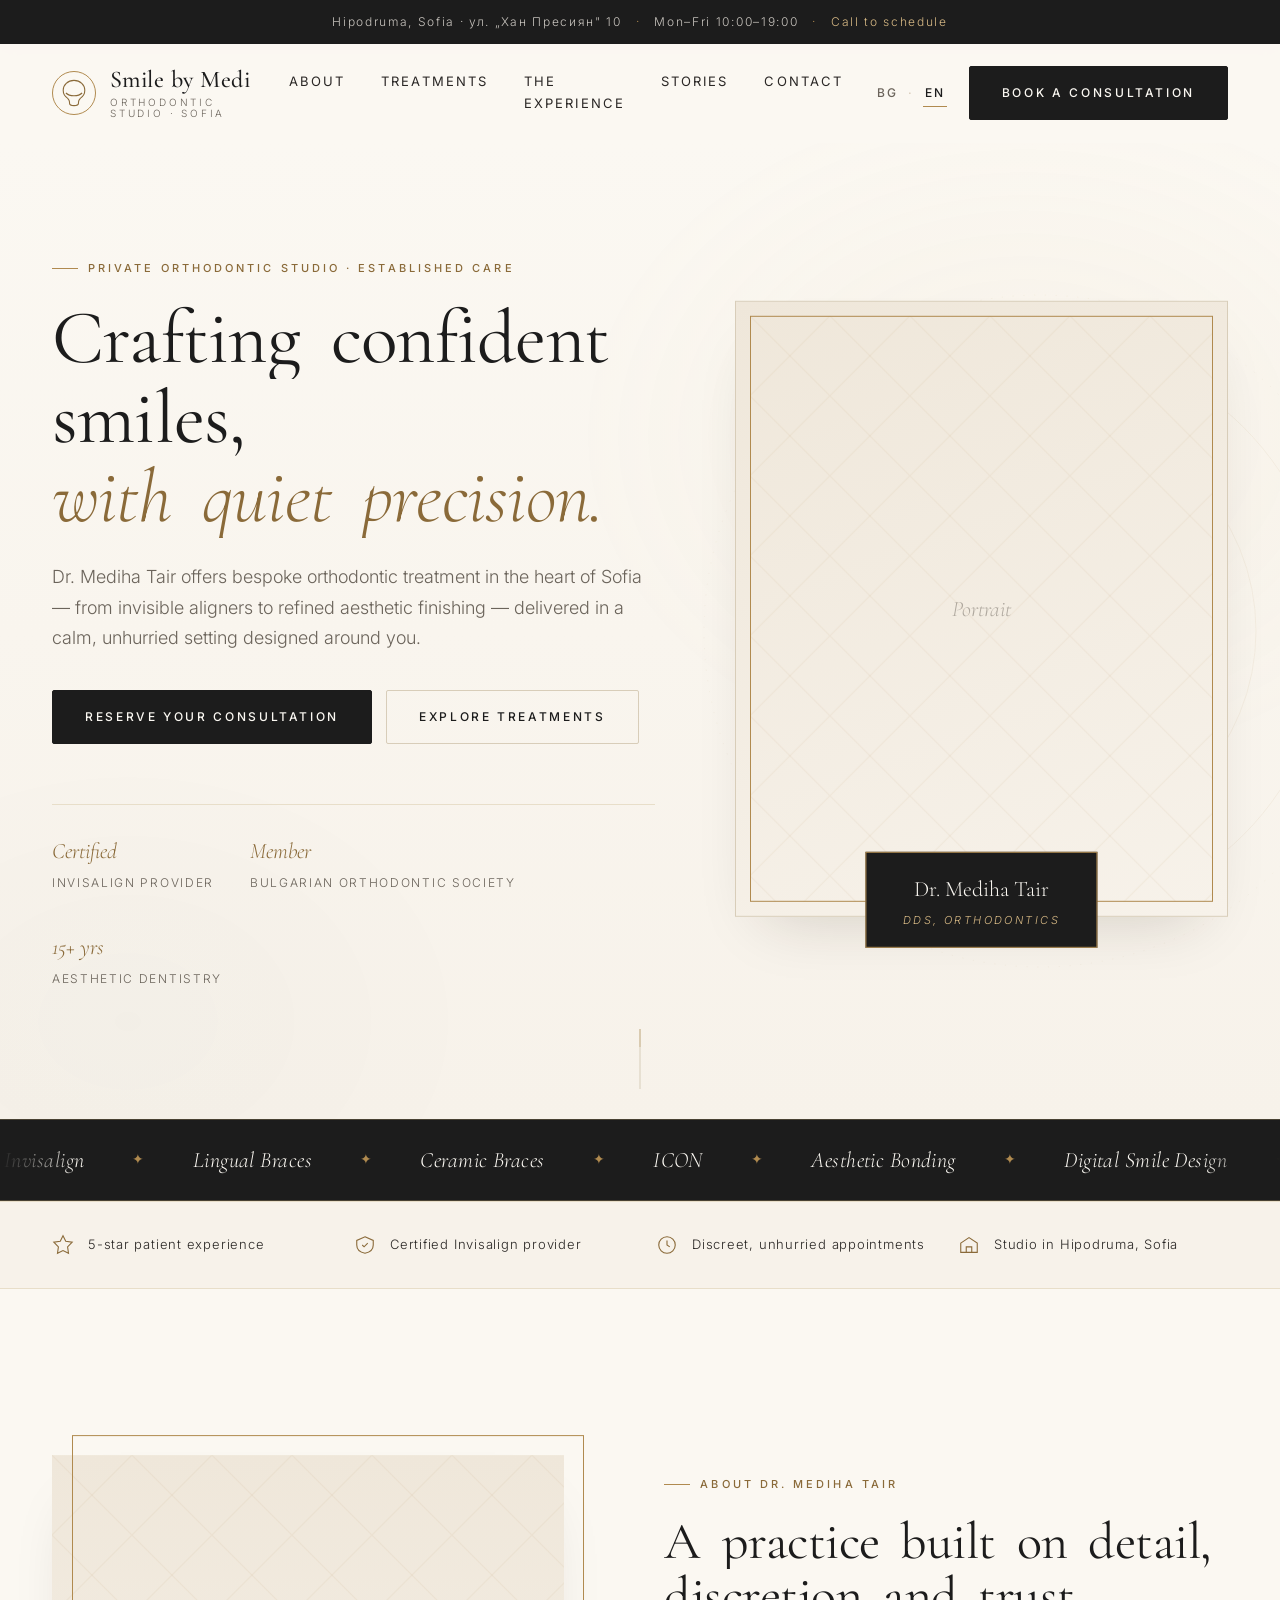
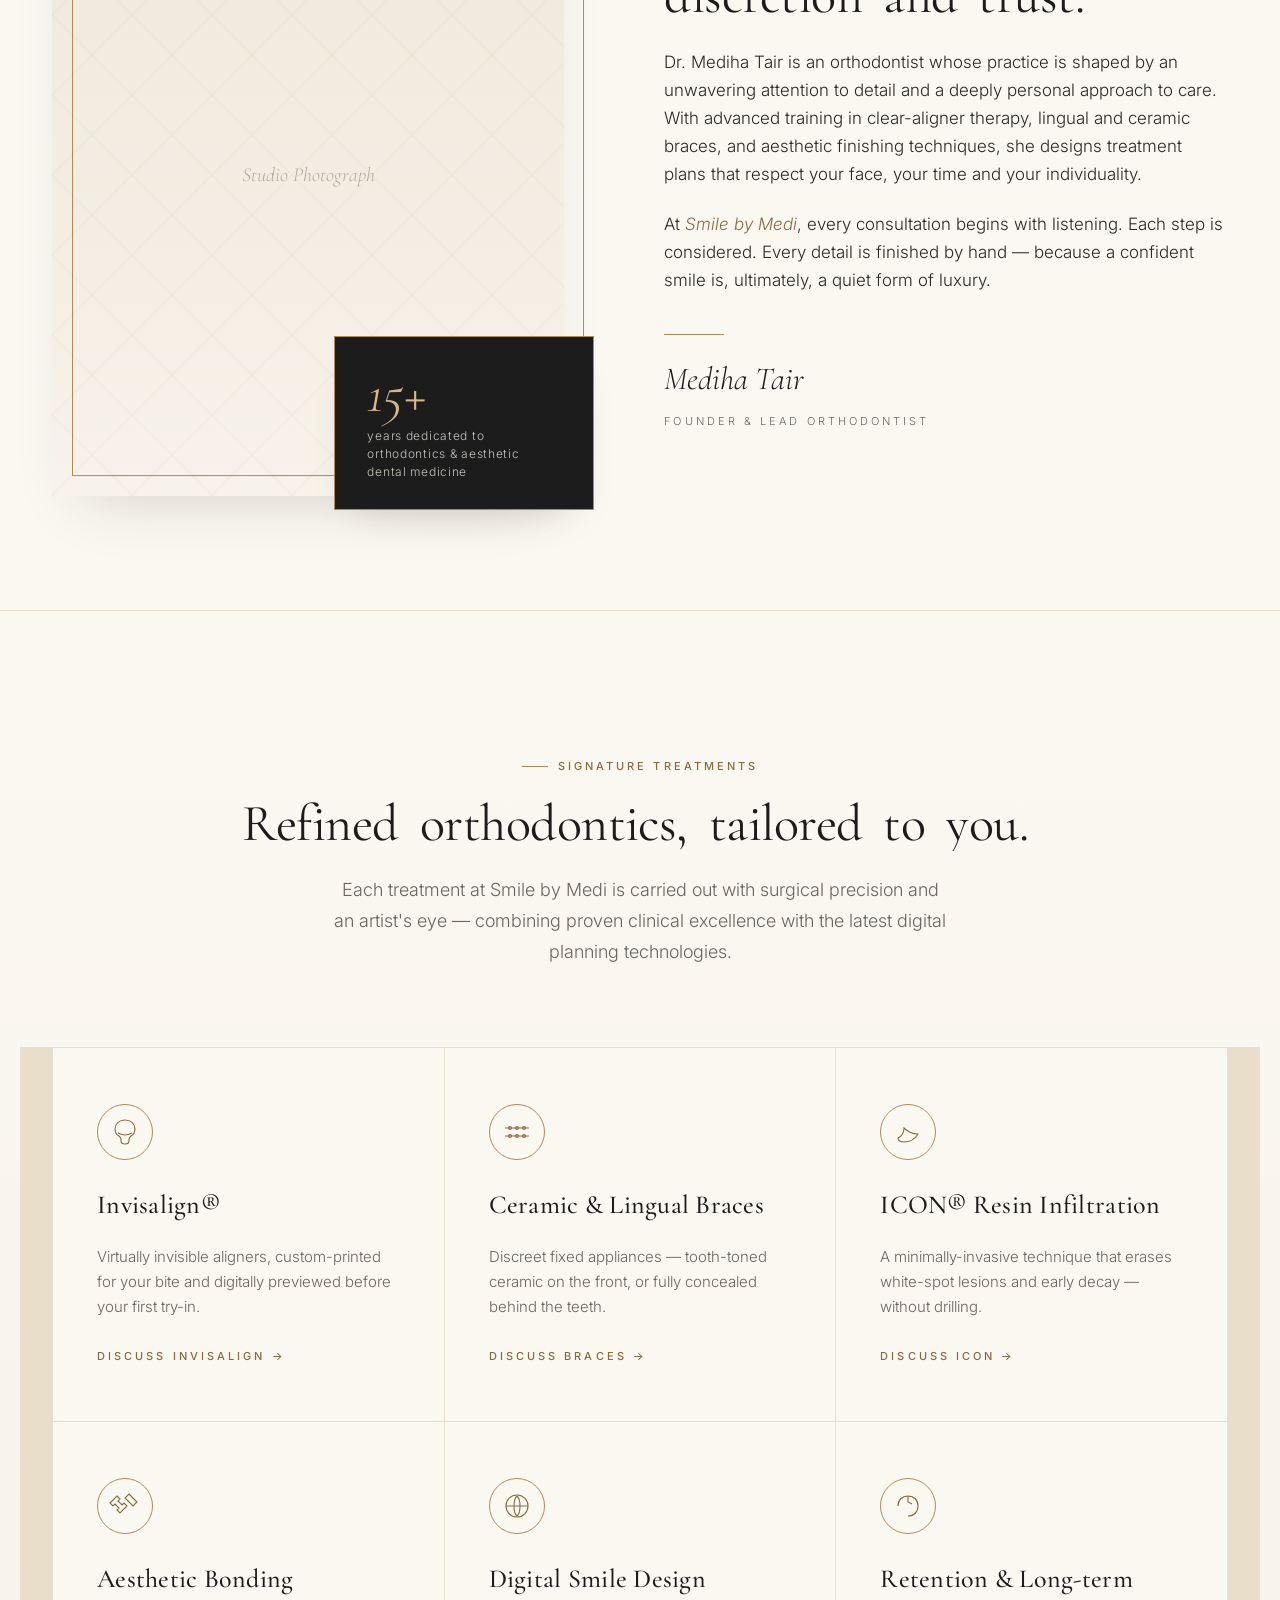
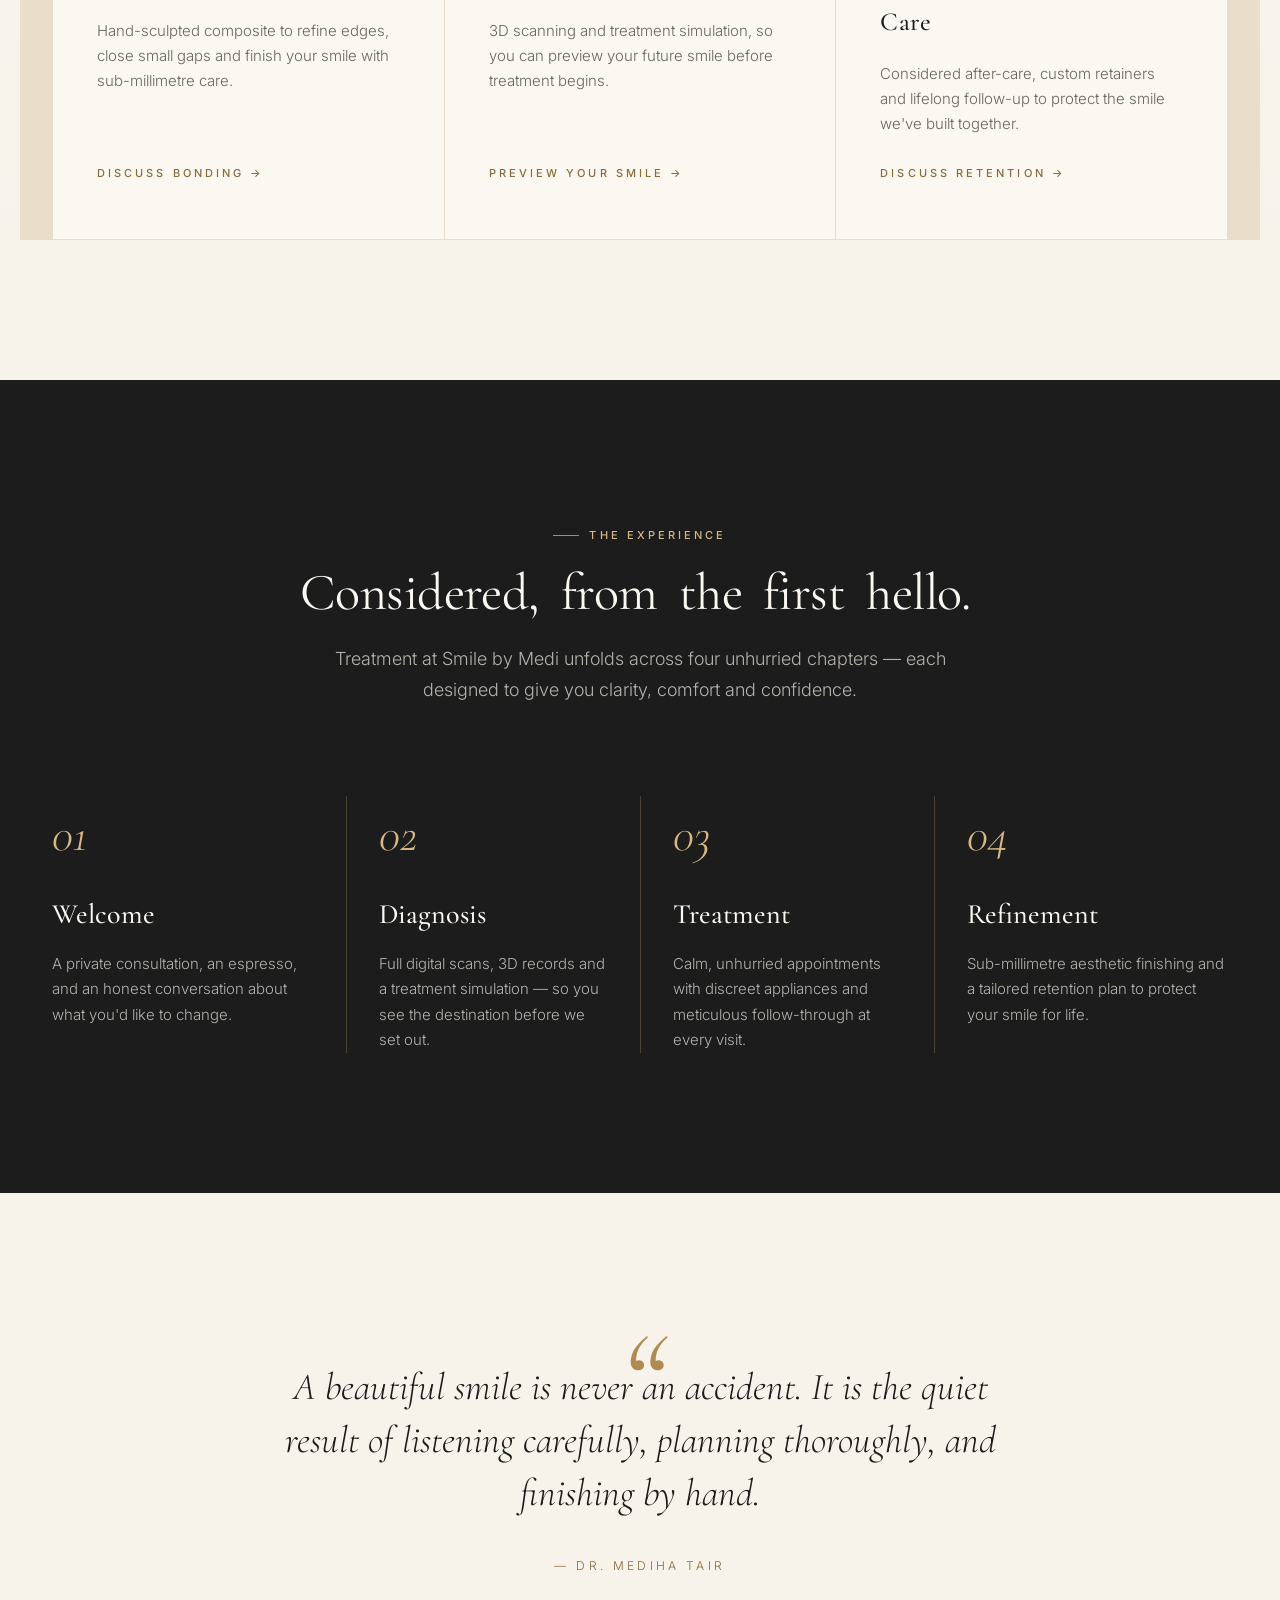
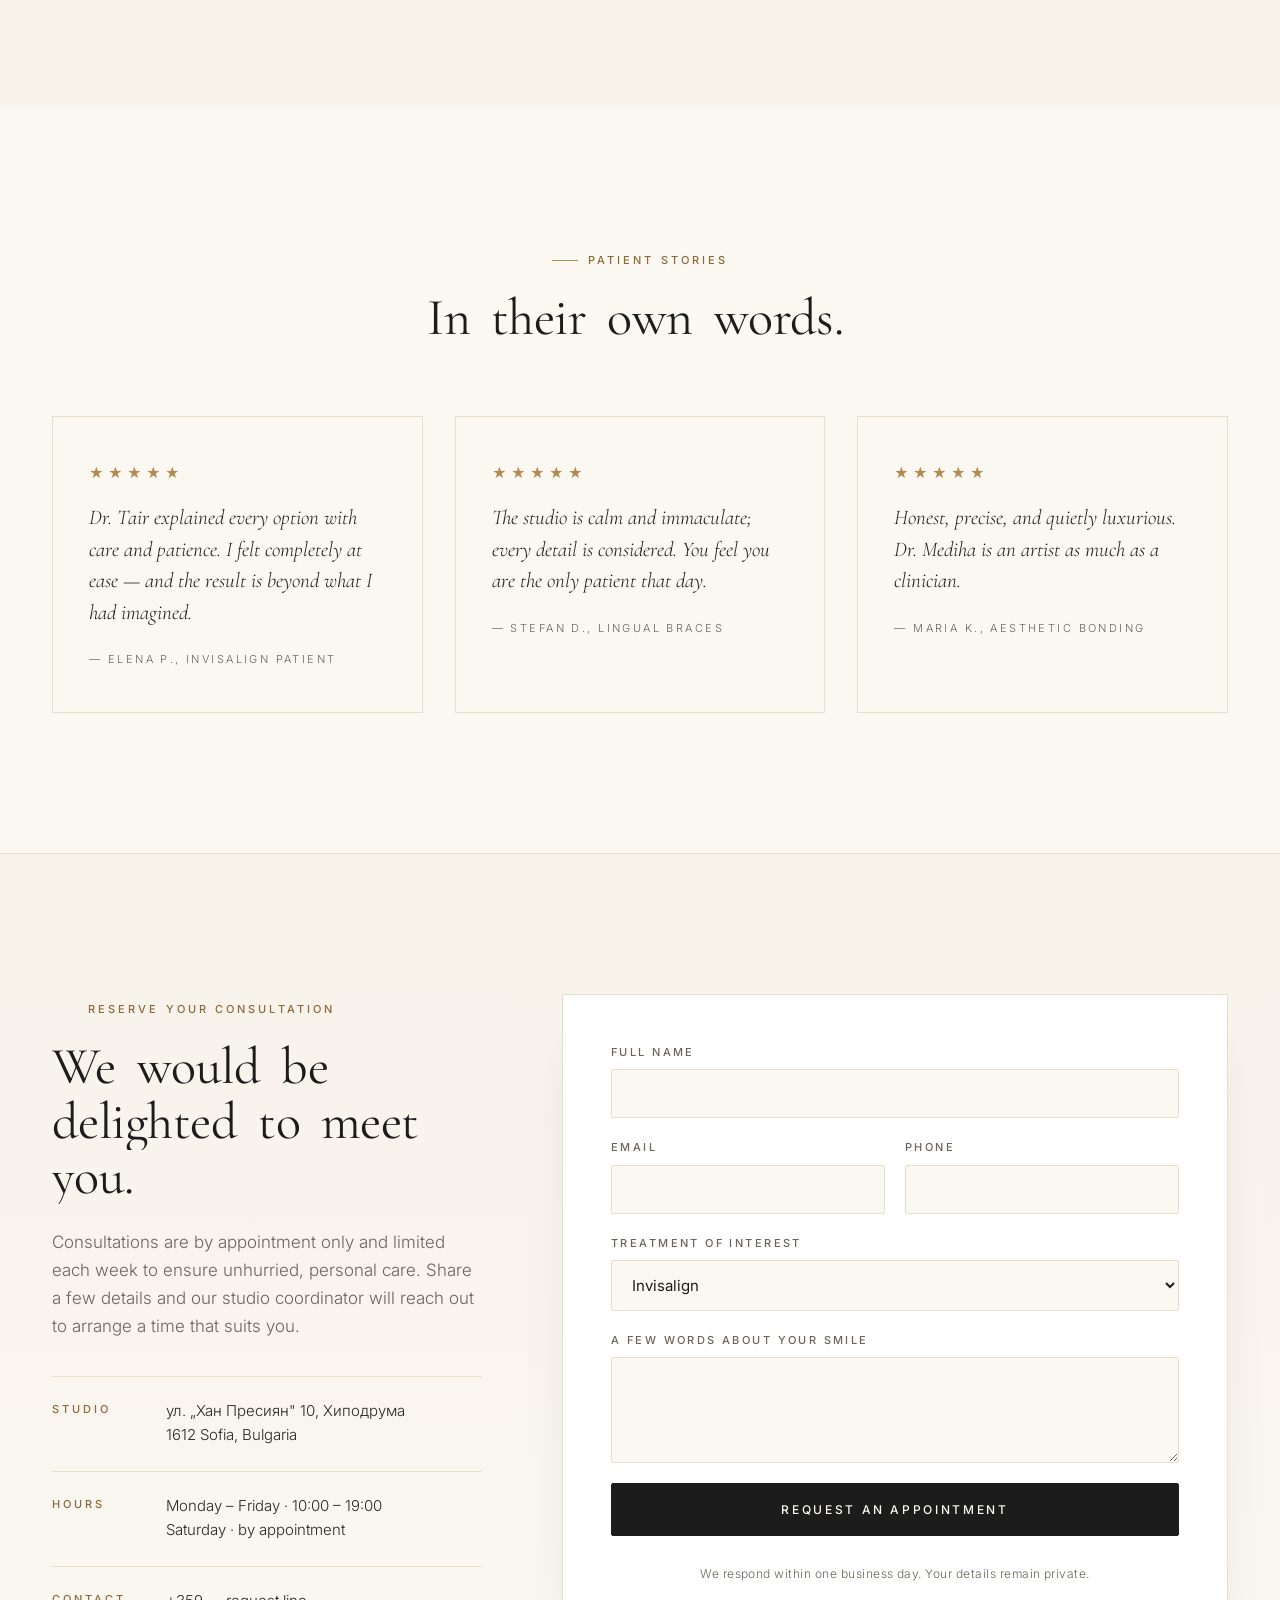
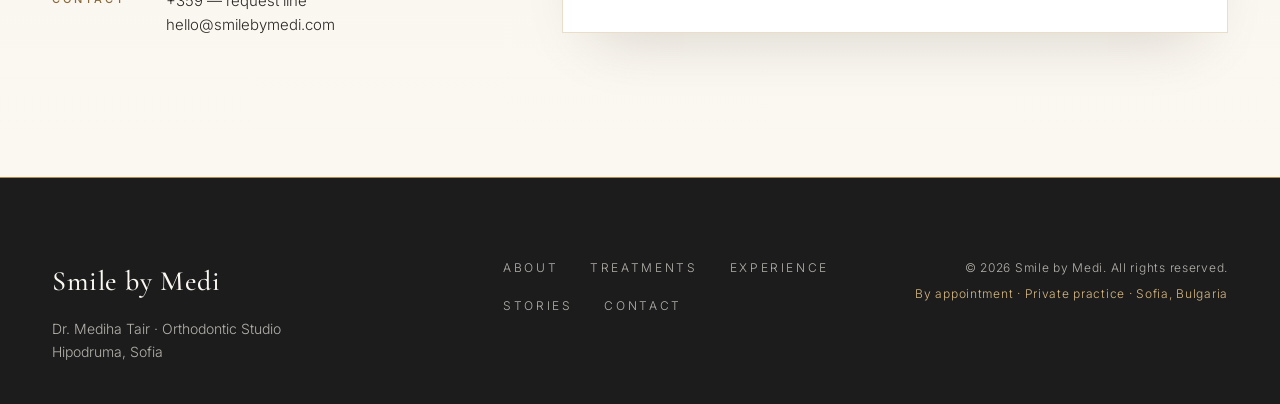
==== en.html @ 5bcb14f0 "Add Bulgarian as default language with richer animation layer - Bulgarian (bg) is now the main index" ====
<!DOCTYPE html>
<html lang="en">
<head>
  <meta charset="UTF-8" />
  <meta name="viewport" content="width=device-width, initial-scale=1.0" />
  <title>Smile By Medi — Dr. Mediha Tair, Orthodontist in Sofia</title>
  <meta name="description" content="Bespoke orthodontic care by Dr. Mediha Tair in Sofia. Invisalign, lingual & ceramic braces, ICON and aesthetic finishing in a refined private studio." />
  <link rel="preconnect" href="https://fonts.googleapis.com" />
  <link rel="preconnect" href="https://fonts.gstatic.com" crossorigin />
  <link href="https://fonts.googleapis.com/css2?family=Cormorant+Garamond:wght@300;400;500;600&family=Inter:wght@300;400;500;600&display=swap" rel="stylesheet" />
  <link rel="stylesheet" href="styles.css" />
</head>
<body class="is-loading">

  <!-- Page-load curtain -->
  <div class="curtain" aria-hidden="true">
    <div class="curtain__top"></div>
    <div class="curtain__bottom"></div>
    <div class="curtain__mark">
      <svg viewBox="0 0 40 40" width="48" height="48" fill="none" stroke="currentColor" stroke-width="1">
        <path d="M20 6c-7 0-12 5-12 11 0 4 2 7 5 9 1 1 2 2 2 4v1c0 2 2 3 5 3s5-1 5-3v-1c0-2 1-3 2-4 3-2 5-5 5-9 0-6-5-11-12-11z"/>
        <path d="M11 20c2 2 5 3 9 3s7-1 9-3"/>
      </svg>
    </div>
  </div>

  <!-- Announcement bar -->
  <div class="announcement">
    <div class="container announcement__inner">
      <span class="announcement__item">Hipodruma, Sofia · ул. „Хан Пресиян" 10</span>
      <span class="announcement__divider">·</span>
      <span class="announcement__item">Mon–Fri 10:00–19:00</span>
      <span class="announcement__divider">·</span>
      <a class="announcement__item announcement__link" href="tel:+359">Call to schedule</a>
    </div>
  </div>

  <!-- Header -->
  <header class="header" id="siteHeader">
    <div class="container header__inner">
      <a href="en.html" class="brand" aria-label="Smile By Medi home">
        <span class="brand__mark" aria-hidden="true">
          <svg viewBox="0 0 40 40" width="36" height="36" fill="none" stroke="currentColor" stroke-width="1.2">
            <path d="M20 6c-7 0-12 5-12 11 0 4 2 7 5 9 1 1 2 2 2 4v1c0 2 2 3 5 3s5-1 5-3v-1c0-2 1-3 2-4 3-2 5-5 5-9 0-6-5-11-12-11z"/>
            <path d="M11 20c2 2 5 3 9 3s7-1 9-3" />
          </svg>
        </span>
        <span class="brand__text">
          <span class="brand__name">Smile by Medi</span>
          <span class="brand__tagline">Orthodontic Studio · Sofia</span>
        </span>
      </a>

      <nav class="nav" aria-label="Primary">
        <a href="#about">About</a>
        <a href="#services">Treatments</a>
        <a href="#experience">The Experience</a>
        <a href="#testimonials">Stories</a>
        <a href="#contact">Contact</a>
      </nav>

      <div class="header__actions">
        <div class="lang" aria-label="Language">
          <a href="index.html">BG</a>
          <span class="lang__sep">·</span>
          <a href="en.html" class="is-active" aria-current="page">EN</a>
        </div>
        <a href="#contact" class="btn btn--primary header__cta">Book a Consultation</a>
      </div>

      <button class="menu-toggle" aria-label="Open menu" aria-expanded="false">
        <span></span><span></span><span></span>
      </button>
    </div>
  </header>

  <!-- Hero -->
  <section class="hero">
    <div class="hero__bg" aria-hidden="true">
      <div class="hero__veil"></div>
      <svg class="hero__ornament" viewBox="0 0 600 600" aria-hidden="true">
        <circle cx="300" cy="300" r="240" fill="none" stroke="currentColor" stroke-width="0.5"/>
        <circle cx="300" cy="300" r="180" fill="none" stroke="currentColor" stroke-width="0.5"/>
        <circle cx="300" cy="300" r="120" fill="none" stroke="currentColor" stroke-width="0.5"/>
      </svg>
      <svg class="hero__ornament hero__ornament--alt" viewBox="0 0 600 600" aria-hidden="true">
        <circle cx="300" cy="300" r="280" fill="none" stroke="currentColor" stroke-width="0.4" stroke-dasharray="1 8"/>
      </svg>
    </div>

    <div class="container hero__inner">
      <div class="hero__copy">
        <span class="eyebrow reveal">Private Orthodontic Studio · Established Care</span>
        <h1 class="display split-reveal" data-split>
          Crafting confident smiles,<br/>
          <em>with quiet precision.</em>
        </h1>
        <p class="lede reveal" data-delay="400">
          Dr. Mediha Tair offers bespoke orthodontic treatment in the heart of Sofia —
          from invisible aligners to refined aesthetic finishing — delivered in a calm,
          unhurried setting designed around you.
        </p>
        <div class="hero__cta reveal" data-delay="500">
          <a href="#contact" class="btn btn--primary">Reserve Your Consultation</a>
          <a href="#services" class="btn btn--ghost">Explore Treatments</a>
        </div>
        <ul class="hero__marks reveal" data-delay="600" aria-label="Credentials">
          <li><span>Certified</span> Invisalign Provider</li>
          <li><span>Member</span> Bulgarian Orthodontic Society</li>
          <li><span>15+ yrs</span> Aesthetic Dentistry</li>
        </ul>
      </div>

      <div class="hero__portrait reveal" data-delay="300" data-parallax="0.08" aria-hidden="true">
        <!-- Placeholder for hero portrait. Replace with editorial photo of Dr. Tair or studio. -->
        <div class="portrait-frame">
          <div class="portrait-frame__inner">
            <span class="portrait-frame__label">Portrait</span>
          </div>
          <div class="portrait-frame__plate">
            <span>Dr. Mediha Tair</span>
            <em>DDS, Orthodontics</em>
          </div>
        </div>
      </div>
    </div>

    <a href="#about" class="hero__scroll" aria-label="Scroll to about">
      <span></span>
    </a>
  </section>

  <!-- Marquee strip -->
  <div class="marquee" aria-hidden="true">
    <div class="marquee__track">
      <span>Invisalign</span><span class="marquee__dot">✦</span>
      <span>Lingual Braces</span><span class="marquee__dot">✦</span>
      <span>Ceramic Braces</span><span class="marquee__dot">✦</span>
      <span>ICON</span><span class="marquee__dot">✦</span>
      <span>Aesthetic Bonding</span><span class="marquee__dot">✦</span>
      <span>Digital Smile Design</span><span class="marquee__dot">✦</span>
      <span>Hipodruma · Sofia</span><span class="marquee__dot">✦</span>
      <span>Invisalign</span><span class="marquee__dot">✦</span>
      <span>Lingual Braces</span><span class="marquee__dot">✦</span>
      <span>Ceramic Braces</span><span class="marquee__dot">✦</span>
      <span>ICON</span><span class="marquee__dot">✦</span>
      <span>Aesthetic Bonding</span><span class="marquee__dot">✦</span>
      <span>Digital Smile Design</span><span class="marquee__dot">✦</span>
      <span>Hipodruma · Sofia</span><span class="marquee__dot">✦</span>
    </div>
  </div>

  <!-- Trust strip -->
  <section class="trust">
    <div class="container trust__inner">
      <div class="trust__item reveal">
        <svg viewBox="0 0 24 24" width="22" height="22" fill="none" stroke="currentColor" stroke-width="1.2"><path d="M12 2l3 6 7 1-5 5 1 7-6-3-6 3 1-7-5-5 7-1z"/></svg>
        <span>5-star patient experience</span>
      </div>
      <div class="trust__item reveal">
        <svg viewBox="0 0 24 24" width="22" height="22" fill="none" stroke="currentColor" stroke-width="1.2"><path d="M12 3l9 4v5c0 5-4 8-9 9-5-1-9-4-9-9V7l9-4z"/><path d="M9 12l2 2 4-4"/></svg>
        <span>Certified Invisalign provider</span>
      </div>
      <div class="trust__item reveal">
        <svg viewBox="0 0 24 24" width="22" height="22" fill="none" stroke="currentColor" stroke-width="1.2"><circle cx="12" cy="12" r="9"/><path d="M12 7v5l3 2"/></svg>
        <span>Discreet, unhurried appointments</span>
      </div>
      <div class="trust__item reveal">
        <svg viewBox="0 0 24 24" width="22" height="22" fill="none" stroke="currentColor" stroke-width="1.2"><path d="M3 10l9-6 9 6v10H3z"/><path d="M9 20v-6h6v6"/></svg>
        <span>Studio in Hipodruma, Sofia</span>
      </div>
    </div>
  </section>

  <!-- About -->
  <section class="about" id="about">
    <div class="container about__inner">
      <div class="about__media reveal">
        <div class="about__frame" data-parallax="0.05">
          <div class="about__frame-inner">
            <span class="frame-label">Studio Photograph</span>
          </div>
        </div>
        <div class="about__chip">
          <span class="about__chip-num" data-count-to="15" data-suffix="+">0</span>
          <span class="about__chip-text">years dedicated to orthodontics &amp; aesthetic dental medicine</span>
        </div>
      </div>

      <div class="about__copy">
        <span class="eyebrow reveal">About Dr. Mediha Tair</span>
        <h2 class="display display--md split-reveal" data-split>A practice built on detail, discretion and trust.</h2>
        <p class="reveal" data-delay="200">
          Dr. Mediha Tair is an orthodontist whose practice is shaped by an unwavering
          attention to detail and a deeply personal approach to care. With advanced
          training in clear-aligner therapy, lingual and ceramic braces, and aesthetic
          finishing techniques, she designs treatment plans that respect your face,
          your time and your individuality.
        </p>
        <p class="reveal" data-delay="350">
          At <em>Smile by Medi</em>, every consultation begins with listening. Each
          step is considered. Every detail is finished by hand — because a confident
          smile is, ultimately, a quiet form of luxury.
        </p>

        <div class="signature reveal" data-delay="500">
          <span class="signature__line"></span>
          <span class="signature__name">Mediha Tair</span>
          <span class="signature__title">Founder &amp; Lead Orthodontist</span>
        </div>
      </div>
    </div>
  </section>

  <!-- Services -->
  <section class="services" id="services">
    <div class="container services__head">
      <span class="eyebrow reveal">Signature Treatments</span>
      <h2 class="display display--md split-reveal" data-split>Refined orthodontics, tailored to you.</h2>
      <p class="section-lede reveal" data-delay="300">
        Each treatment at Smile by Medi is carried out with surgical precision and
        an artist's eye — combining proven clinical excellence with the latest
        digital planning technologies.
      </p>
    </div>

    <div class="container services__grid stagger">

      <article class="service">
        <div class="service__icon" aria-hidden="true">
          <svg viewBox="0 0 32 32" width="32" height="32" fill="none" stroke="currentColor" stroke-width="1.1">
            <path d="M16 4c-6 0-10 4-10 9 0 3 2 6 4 7 1 1 2 2 2 3v2c0 2 2 3 4 3s4-1 4-3v-2c0-1 1-2 2-3 2-1 4-4 4-7 0-5-4-9-10-9z"/>
            <path d="M9 17c2 1 4 2 7 2s5-1 7-2"/>
          </svg>
        </div>
        <h3>Invisalign®</h3>
        <p>Virtually invisible aligners, custom-printed for your bite and digitally previewed before your first try-in.</p>
        <a href="#contact" class="service__link">Discuss Invisalign →</a>
      </article>

      <article class="service">
        <div class="service__icon" aria-hidden="true">
          <svg viewBox="0 0 32 32" width="32" height="32" fill="none" stroke="currentColor" stroke-width="1.1">
            <path d="M4 12h24M4 20h24"/>
            <circle cx="9" cy="12" r="1.4"/><circle cx="16" cy="12" r="1.4"/><circle cx="23" cy="12" r="1.4"/>
            <circle cx="9" cy="20" r="1.4"/><circle cx="16" cy="20" r="1.4"/><circle cx="23" cy="20" r="1.4"/>
          </svg>
        </div>
        <h3>Ceramic &amp; Lingual Braces</h3>
        <p>Discreet fixed appliances — tooth-toned ceramic on the front, or fully concealed behind the teeth.</p>
        <a href="#contact" class="service__link">Discuss Braces →</a>
      </article>

      <article class="service">
        <div class="service__icon" aria-hidden="true">
          <svg viewBox="0 0 32 32" width="32" height="32" fill="none" stroke="currentColor" stroke-width="1.1">
            <path d="M6 22c4-2 6-6 6-10 4 4 8 6 14 6-3 5-8 8-14 8-3 0-6-1-6-4z"/>
          </svg>
        </div>
        <h3>ICON® Resin Infiltration</h3>
        <p>A minimally-invasive technique that erases white-spot lesions and early decay — without drilling.</p>
        <a href="#contact" class="service__link">Discuss ICON →</a>
      </article>

      <article class="service">
        <div class="service__icon" aria-hidden="true">
          <svg viewBox="0 0 32 32" width="32" height="32" fill="none" stroke="currentColor" stroke-width="1.1">
            <path d="M8 6l3 3-2 2 4 4 2-2 3 3-7 7-3-3 2-2-4-4-2 2-3-3z"/>
            <path d="M20 4l8 8-4 4-8-8z"/>
          </svg>
        </div>
        <h3>Aesthetic Bonding</h3>
        <p>Hand-sculpted composite to refine edges, close small gaps and finish your smile with sub-millimetre care.</p>
        <a href="#contact" class="service__link">Discuss Bonding →</a>
      </article>

      <article class="service">
        <div class="service__icon" aria-hidden="true">
          <svg viewBox="0 0 32 32" width="32" height="32" fill="none" stroke="currentColor" stroke-width="1.1">
            <circle cx="16" cy="16" r="11"/>
            <path d="M16 6c4 3 4 17 0 20M16 6c-4 3-4 17 0 20M5 16h22"/>
          </svg>
        </div>
        <h3>Digital Smile Design</h3>
        <p>3D scanning and treatment simulation, so you can preview your future smile before treatment begins.</p>
        <a href="#contact" class="service__link">Preview Your Smile →</a>
      </article>

      <article class="service">
        <div class="service__icon" aria-hidden="true">
          <svg viewBox="0 0 32 32" width="32" height="32" fill="none" stroke="currentColor" stroke-width="1.1">
            <path d="M6 16c0-6 4-10 10-10s10 4 10 10-4 10-10 10"/>
            <path d="M16 6v6l4 2"/>
          </svg>
        </div>
        <h3>Retention &amp; Long-term Care</h3>
        <p>Considered after-care, custom retainers and lifelong follow-up to protect the smile we've built together.</p>
        <a href="#contact" class="service__link">Discuss Retention →</a>
      </article>

    </div>
  </section>

  <!-- Experience -->
  <section class="experience" id="experience">
    <div class="container experience__inner">
      <div class="experience__head">
        <span class="eyebrow reveal">The Experience</span>
        <h2 class="display display--md split-reveal" data-split>Considered, from the first hello.</h2>
        <p class="section-lede reveal" data-delay="300">
          Treatment at Smile by Medi unfolds across four unhurried chapters —
          each designed to give you clarity, comfort and confidence.
        </p>
      </div>

      <ol class="experience__steps stagger">
        <li class="step">
          <span class="step__num">01</span>
          <h3>Welcome</h3>
          <p>A private consultation, an espresso, and an honest conversation about what you'd like to change.</p>
        </li>
        <li class="step">
          <span class="step__num">02</span>
          <h3>Diagnosis</h3>
          <p>Full digital scans, 3D records and a treatment simulation — so you see the destination before we set out.</p>
        </li>
        <li class="step">
          <span class="step__num">03</span>
          <h3>Treatment</h3>
          <p>Calm, unhurried appointments with discreet appliances and meticulous follow-through at every visit.</p>
        </li>
        <li class="step">
          <span class="step__num">04</span>
          <h3>Refinement</h3>
          <p>Sub-millimetre aesthetic finishing and a tailored retention plan to protect your smile for life.</p>
        </li>
      </ol>
    </div>
  </section>

  <!-- Quote -->
  <section class="quote">
    <div class="container">
      <blockquote class="reveal">
        <span class="quote__mark" aria-hidden="true">&ldquo;</span>
        <p>
          A beautiful smile is never an accident. It is the quiet result of
          listening carefully, planning thoroughly, and finishing by hand.
        </p>
        <cite>— Dr. Mediha Tair</cite>
      </blockquote>
    </div>
  </section>

  <!-- Testimonials -->
  <section class="testimonials" id="testimonials">
    <div class="container testimonials__head">
      <span class="eyebrow reveal">Patient Stories</span>
      <h2 class="display display--md split-reveal" data-split>In their own words.</h2>
    </div>

    <div class="container testimonials__grid stagger">
      <figure class="testimonial">
        <div class="stars" aria-label="5 out of 5">★★★★★</div>
        <blockquote>
          Dr. Tair explained every option with care and patience.
          I felt completely at ease — and the result is beyond what I had imagined.
        </blockquote>
        <figcaption>— Elena P., Invisalign patient</figcaption>
      </figure>

      <figure class="testimonial">
        <div class="stars" aria-label="5 out of 5">★★★★★</div>
        <blockquote>
          The studio is calm and immaculate; every detail is considered.
          You feel you are the only patient that day.
        </blockquote>
        <figcaption>— Stefan D., Lingual braces</figcaption>
      </figure>

      <figure class="testimonial">
        <div class="stars" aria-label="5 out of 5">★★★★★</div>
        <blockquote>
          Honest, precise, and quietly luxurious. Dr. Mediha is an artist as much as a clinician.
        </blockquote>
        <figcaption>— Maria K., Aesthetic bonding</figcaption>
      </figure>
    </div>
  </section>

  <!-- Contact -->
  <section class="contact" id="contact">
    <div class="container contact__inner">
      <div class="contact__copy reveal">
        <span class="eyebrow">Reserve Your Consultation</span>
        <h2 class="display display--md split-reveal" data-split>We would be delighted to meet you.</h2>
        <p>
          Consultations are by appointment only and limited each week to ensure
          unhurried, personal care. Share a few details and our studio coordinator
          will reach out to arrange a time that suits you.
        </p>

        <ul class="contact__details">
          <li>
            <span class="contact__label">Studio</span>
            <span>ул. „Хан Пресиян" 10, Хиподрума<br/>1612 Sofia, Bulgaria</span>
          </li>
          <li>
            <span class="contact__label">Hours</span>
            <span>Monday – Friday · 10:00 – 19:00<br/>Saturday · by appointment</span>
          </li>
          <li>
            <span class="contact__label">Contact</span>
            <span><a href="tel:+359">+359 — request line</a><br/><a href="mailto:hello@smilebymedi.com">hello@smilebymedi.com</a></span>
          </li>
        </ul>
      </div>

      <form class="contact__form reveal" data-delay="200" novalidate>
        <div class="field">
          <label for="name">Full name</label>
          <input id="name" name="name" type="text" autocomplete="name" required />
        </div>
        <div class="field-row">
          <div class="field">
            <label for="email">Email</label>
            <input id="email" name="email" type="email" autocomplete="email" required />
          </div>
          <div class="field">
            <label for="phone">Phone</label>
            <input id="phone" name="phone" type="tel" autocomplete="tel" />
          </div>
        </div>
        <div class="field">
          <label for="interest">Treatment of interest</label>
          <select id="interest" name="interest">
            <option>Invisalign</option>
            <option>Ceramic or lingual braces</option>
            <option>ICON resin infiltration</option>
            <option>Aesthetic bonding</option>
            <option>Not sure — please advise</option>
          </select>
        </div>
        <div class="field">
          <label for="message">A few words about your smile</label>
          <textarea id="message" name="message" rows="4"></textarea>
        </div>
        <button type="submit" class="btn btn--primary btn--block">Request an Appointment</button>
        <p class="form-note" data-thanks="Thank you — we'll be in touch soon">We respond within one business day. Your details remain private.</p>
      </form>
    </div>
  </section>

  <!-- Footer -->
  <footer class="footer">
    <div class="container footer__inner">
      <div class="footer__brand">
        <span class="brand__name">Smile by Medi</span>
        <p>Dr. Mediha Tair · Orthodontic Studio<br/>Hipodruma, Sofia</p>
      </div>

      <nav class="footer__nav" aria-label="Footer">
        <a href="#about">About</a>
        <a href="#services">Treatments</a>
        <a href="#experience">Experience</a>
        <a href="#testimonials">Stories</a>
        <a href="#contact">Contact</a>
      </nav>

      <div class="footer__meta">
        <p>© <span id="year"></span> Smile by Medi. All rights reserved.</p>
        <p class="footer__fineprint">By appointment · Private practice · Sofia, Bulgaria</p>
      </div>
    </div>
  </footer>

  <script src="script.js"></script>
</body>
</html>
---- styles.css ----
/* ================================================================
   Smile by Medi — Orthodontic Studio
   A refined, luxurious homepage in ivory & champagne gold.
   ================================================================ */

:root {
  --ivory: #f7f2ea;
  --ivory-2: #efe7da;
  --cream: #fbf8f2;
  --charcoal: #1c1c1c;
  --charcoal-soft: #2a2725;
  --muted: #6b645b;
  --line: #d8cdb9;
  --line-soft: #e8dec9;
  --gold: #b08a4f;
  --gold-deep: #8a6a39;
  --gold-soft: #d6b884;
  --emerald: #1f3b34;
  --white: #ffffff;
  --shadow-soft: 0 30px 60px -30px rgba(40, 30, 10, 0.18);
  --shadow-card: 0 20px 40px -25px rgba(40, 30, 10, 0.22);
  --radius: 2px;
  --radius-lg: 4px;
  --max: 1240px;
}

* { box-sizing: border-box; }

html { scroll-behavior: smooth; }

body {
  margin: 0;
  font-family: "Inter", -apple-system, BlinkMacSystemFont, "Segoe UI", sans-serif;
  font-weight: 300;
  font-size: 16px;
  line-height: 1.65;
  color: var(--charcoal-soft);
  background: var(--cream);
  -webkit-font-smoothing: antialiased;
  -moz-osx-font-smoothing: grayscale;
}

img { max-width: 100%; display: block; }

a { color: inherit; text-decoration: none; }

.container {
  max-width: var(--max);
  margin: 0 auto;
  padding: 0 32px;
}

/* ---------- Type ---------- */
.eyebrow {
  display: inline-block;
  font-family: "Inter", sans-serif;
  font-size: 11px;
  letter-spacing: 0.28em;
  text-transform: uppercase;
  color: var(--gold-deep);
  margin-bottom: 22px;
  font-weight: 500;
}

.display {
  font-family: "Cormorant Garamond", "Times New Roman", serif;
  font-weight: 400;
  font-size: clamp(40px, 6vw, 76px);
  line-height: 1.05;
  letter-spacing: -0.01em;
  color: var(--charcoal);
  margin: 0 0 24px;
}
.display em {
  font-style: italic;
  color: var(--gold-deep);
  font-weight: 300;
}
.display--md { font-size: clamp(32px, 4.4vw, 52px); }

.lede,
.section-lede {
  font-size: 18px;
  line-height: 1.7;
  color: var(--muted);
  max-width: 56ch;
}
.section-lede { margin: 0 auto; text-align: center; }

/* ---------- Buttons ---------- */
.btn {
  display: inline-flex;
  align-items: center;
  justify-content: center;
  gap: 10px;
  padding: 16px 32px;
  font-family: "Inter", sans-serif;
  font-size: 12px;
  letter-spacing: 0.22em;
  text-transform: uppercase;
  font-weight: 500;
  border: 1px solid transparent;
  border-radius: var(--radius);
  cursor: pointer;
  transition: all 0.4s cubic-bezier(.2,.7,.2,1);
  background: transparent;
  white-space: nowrap;
}
.btn--primary {
  background: var(--charcoal);
  color: var(--cream);
  border-color: var(--charcoal);
}
.btn--primary:hover {
  background: var(--gold-deep);
  border-color: var(--gold-deep);
  color: var(--cream);
  letter-spacing: 0.26em;
}
.btn--ghost {
  border-color: var(--line);
  color: var(--charcoal);
}
.btn--ghost:hover {
  border-color: var(--gold-deep);
  color: var(--gold-deep);
}
.btn--block { width: 100%; padding: 18px 32px; }

/* ---------- Announcement ---------- */
.announcement {
  background: var(--charcoal);
  color: rgba(247, 242, 234, 0.78);
  font-size: 12px;
  letter-spacing: 0.14em;
}
.announcement__inner {
  display: flex;
  justify-content: center;
  align-items: center;
  gap: 14px;
  padding: 12px 32px;
  flex-wrap: wrap;
}
.announcement__divider { color: var(--gold); }
.announcement__link { color: var(--gold-soft); transition: color 0.3s; }
.announcement__link:hover { color: var(--cream); }

/* ---------- Header ---------- */
.header {
  position: sticky;
  top: 0;
  z-index: 50;
  background: rgba(251, 248, 242, 0.92);
  backdrop-filter: saturate(140%) blur(10px);
  -webkit-backdrop-filter: saturate(140%) blur(10px);
  border-bottom: 1px solid transparent;
  transition: border-color 0.3s, background 0.3s, padding 0.3s;
}
.header.is-scrolled {
  border-color: var(--line-soft);
  background: rgba(251, 248, 242, 0.98);
}

.header__inner {
  display: flex;
  align-items: center;
  justify-content: space-between;
  padding: 22px 32px;
  gap: 32px;
}

.brand {
  display: flex;
  align-items: center;
  gap: 14px;
  color: var(--charcoal);
}
.brand__mark {
  display: inline-flex;
  align-items: center;
  justify-content: center;
  width: 44px;
  height: 44px;
  border: 1px solid var(--gold);
  border-radius: 50%;
  color: var(--gold-deep);
  flex-shrink: 0;
}
.brand__text { display: flex; flex-direction: column; line-height: 1.1; }
.brand__name {
  font-family: "Cormorant Garamond", serif;
  font-size: 24px;
  font-weight: 500;
  letter-spacing: 0.02em;
}
.brand__tagline {
  font-size: 10px;
  letter-spacing: 0.28em;
  text-transform: uppercase;
  color: var(--muted);
  margin-top: 4px;
}

.nav {
  display: flex;
  gap: 36px;
  font-size: 13px;
  letter-spacing: 0.16em;
  text-transform: uppercase;
  font-weight: 400;
}
.nav a {
  color: var(--charcoal-soft);
  position: relative;
  transition: color 0.3s;
}
.nav a::after {
  content: "";
  position: absolute;
  left: 50%; bottom: -6px;
  width: 0; height: 1px;
  background: var(--gold);
  transition: all 0.4s;
  transform: translateX(-50%);
}
.nav a:hover { color: var(--gold-deep); }
.nav a:hover::after { width: 100%; }

.menu-toggle {
  display: none;
  width: 40px; height: 40px;
  background: transparent;
  border: none;
  flex-direction: column;
  justify-content: center;
  align-items: center;
  gap: 5px;
  cursor: pointer;
  padding: 0;
}
.menu-toggle span {
  width: 22px; height: 1px;
  background: var(--charcoal);
  transition: 0.3s;
}

/* ---------- Hero ---------- */
.hero {
  position: relative;
  overflow: hidden;
  padding: 110px 0 130px;
  background: linear-gradient(180deg, var(--cream) 0%, var(--ivory) 100%);
}
.hero__bg {
  position: absolute; inset: 0;
  pointer-events: none;
  color: var(--gold);
  opacity: 0.35;
}
.hero__veil {
  position: absolute; inset: 0;
  background: radial-gradient(60% 60% at 80% 30%, rgba(208, 178, 122, 0.18), transparent 60%),
              radial-gradient(50% 50% at 10% 90%, rgba(31, 59, 52, 0.06), transparent 60%);
}
.hero__ornament {
  position: absolute;
  top: 50%; right: -120px;
  width: 720px; height: 720px;
  transform: translateY(-50%);
  color: var(--gold);
  opacity: 0.4;
}

.hero__inner {
  position: relative;
  display: grid;
  grid-template-columns: 1.1fr 0.9fr;
  align-items: center;
  gap: 80px;
}

.hero__copy { max-width: 620px; }
.hero__cta {
  display: flex;
  gap: 14px;
  margin-top: 36px;
  flex-wrap: wrap;
}

.hero__marks {
  list-style: none;
  margin: 60px 0 0;
  padding: 28px 0 0;
  border-top: 1px solid var(--line-soft);
  display: flex;
  gap: 36px;
  flex-wrap: wrap;
  font-size: 12px;
  letter-spacing: 0.14em;
  text-transform: uppercase;
  color: var(--muted);
}
.hero__marks span {
  display: block;
  font-family: "Cormorant Garamond", serif;
  font-size: 22px;
  text-transform: none;
  letter-spacing: 0;
  color: var(--gold-deep);
  font-style: italic;
  margin-bottom: 4px;
}

/* Portrait frame placeholder */
.portrait-frame {
  position: relative;
  aspect-ratio: 4 / 5;
  background: linear-gradient(160deg, var(--ivory-2) 0%, var(--ivory) 100%);
  border: 1px solid var(--line);
  box-shadow: var(--shadow-soft);
}
.portrait-frame::before {
  content: "";
  position: absolute;
  inset: 14px;
  border: 1px solid var(--gold);
  pointer-events: none;
}
.portrait-frame__inner {
  position: absolute; inset: 14px;
  display: flex; align-items: center; justify-content: center;
  background-image:
    linear-gradient(135deg, transparent 49%, rgba(176, 138, 79, 0.08) 50%, transparent 51%),
    linear-gradient(45deg, transparent 49%, rgba(176, 138, 79, 0.08) 50%, transparent 51%);
  background-size: 80px 80px;
}
.portrait-frame__label {
  font-family: "Cormorant Garamond", serif;
  font-style: italic;
  font-size: 22px;
  color: var(--muted);
  opacity: 0.5;
}
.portrait-frame__plate {
  position: absolute;
  bottom: -32px; left: 50%;
  transform: translateX(-50%);
  background: var(--charcoal);
  color: var(--cream);
  padding: 18px 36px;
  text-align: center;
  border: 1px solid var(--gold);
  white-space: nowrap;
}
.portrait-frame__plate span {
  font-family: "Cormorant Garamond", serif;
  font-size: 22px;
  display: block;
}
.portrait-frame__plate em {
  font-style: italic;
  font-size: 11px;
  letter-spacing: 0.22em;
  text-transform: uppercase;
  color: var(--gold-soft);
  margin-top: 4px;
  display: block;
}

.hero__scroll {
  position: absolute;
  bottom: 30px; left: 50%;
  transform: translateX(-50%);
  width: 1px; height: 60px;
  background: var(--line);
  overflow: hidden;
}
.hero__scroll span {
  position: absolute; top: 0; left: 0;
  width: 100%; height: 30%;
  background: var(--gold);
  animation: scroll-pulse 2.4s ease-in-out infinite;
}
@keyframes scroll-pulse {
  0% { top: -30%; }
  100% { top: 100%; }
}

/* ---------- Trust strip ---------- */
.trust {
  background: var(--ivory);
  border-top: 1px solid var(--line-soft);
  border-bottom: 1px solid var(--line-soft);
}
.trust__inner {
  display: grid;
  grid-template-columns: repeat(4, 1fr);
  gap: 32px;
  padding: 32px;
}
.trust__item {
  display: flex;
  align-items: center;
  gap: 14px;
  font-size: 13px;
  letter-spacing: 0.06em;
  color: var(--charcoal-soft);
}
.trust__item svg { color: var(--gold-deep); flex-shrink: 0; }

/* ---------- About ---------- */
.about { padding: 140px 0; }
.about__inner {
  display: grid;
  grid-template-columns: 1fr 1.1fr;
  gap: 100px;
  align-items: center;
}

.about__media {
  position: relative;
}
.about__frame {
  position: relative;
  aspect-ratio: 4 / 5;
  background: linear-gradient(180deg, var(--ivory-2) 0%, var(--ivory) 100%);
  box-shadow: var(--shadow-soft);
}
.about__frame::before {
  content: "";
  position: absolute;
  inset: -20px -20px 20px 20px;
  border: 1px solid var(--gold);
  z-index: -1;
}
.about__frame-inner {
  position: absolute; inset: 0;
  display: flex; align-items: center; justify-content: center;
  background-image:
    linear-gradient(135deg, transparent 49%, rgba(176, 138, 79, 0.08) 50%, transparent 51%),
    linear-gradient(45deg, transparent 49%, rgba(176, 138, 79, 0.08) 50%, transparent 51%);
  background-size: 80px 80px;
}
.frame-label {
  font-family: "Cormorant Garamond", serif;
  font-style: italic;
  font-size: 20px;
  color: var(--muted);
  opacity: 0.5;
}

.about__chip {
  position: absolute;
  bottom: -40px; right: -30px;
  background: var(--charcoal);
  color: var(--cream);
  padding: 28px 32px;
  max-width: 260px;
  display: flex;
  flex-direction: column;
  gap: 6px;
  border: 1px solid var(--gold);
  box-shadow: var(--shadow-card);
}
.about__chip-num {
  font-family: "Cormorant Garamond", serif;
  font-size: 56px;
  line-height: 1;
  color: var(--gold-soft);
  font-style: italic;
}
.about__chip-text {
  font-size: 12px;
  line-height: 1.5;
  letter-spacing: 0.06em;
  color: rgba(247, 242, 234, 0.78);
}

.about__copy p {
  margin: 0 0 22px;
  font-size: 17px;
}
.about__copy em { color: var(--gold-deep); font-style: italic; }

.signature {
  margin-top: 40px;
  display: flex;
  flex-direction: column;
  align-items: flex-start;
  gap: 6px;
}
.signature__line {
  display: block;
  width: 60px; height: 1px;
  background: var(--gold);
  margin-bottom: 12px;
}
.signature__name {
  font-family: "Cormorant Garamond", serif;
  font-style: italic;
  font-size: 32px;
  color: var(--charcoal);
}
.signature__title {
  font-size: 11px;
  letter-spacing: 0.28em;
  text-transform: uppercase;
  color: var(--muted);
}

/* ---------- Services ---------- */
.services {
  padding: 140px 0;
  background: linear-gradient(180deg, var(--cream) 0%, var(--ivory) 100%);
  border-top: 1px solid var(--line-soft);
}
.services__head {
  text-align: center;
  margin-bottom: 80px;
}
.services__grid {
  display: grid;
  grid-template-columns: repeat(3, 1fr);
  gap: 1px;
  background: var(--line-soft);
  border: 1px solid var(--line-soft);
}

.service {
  background: var(--cream);
  padding: 56px 44px;
  display: flex;
  flex-direction: column;
  gap: 18px;
  transition: background 0.4s, transform 0.4s;
  position: relative;
}
.service::before {
  content: "";
  position: absolute;
  top: 0; left: 0;
  width: 0; height: 1px;
  background: var(--gold);
  transition: width 0.5s ease;
}
.service:hover { background: var(--white); }
.service:hover::before { width: 100%; }

.service__icon {
  width: 56px; height: 56px;
  display: flex; align-items: center; justify-content: center;
  border: 1px solid var(--gold);
  border-radius: 50%;
  color: var(--gold-deep);
  margin-bottom: 6px;
}
.service h3 {
  font-family: "Cormorant Garamond", serif;
  font-weight: 500;
  font-size: 26px;
  margin: 0;
  color: var(--charcoal);
  letter-spacing: 0.01em;
}
.service p {
  margin: 0;
  font-size: 15px;
  color: var(--muted);
  line-height: 1.65;
}
.service__link {
  margin-top: auto;
  font-size: 11px;
  letter-spacing: 0.28em;
  text-transform: uppercase;
  color: var(--gold-deep);
  font-weight: 500;
  transition: letter-spacing 0.3s, color 0.3s;
  padding-top: 10px;
}
.service__link:hover {
  color: var(--charcoal);
  letter-spacing: 0.32em;
}

/* ---------- Experience ---------- */
.experience {
  padding: 140px 0;
  background: var(--charcoal);
  color: var(--cream);
  position: relative;
  overflow: hidden;
}
.experience::before {
  content: "";
  position: absolute;
  top: -1px; left: 0; right: 0;
  height: 1px;
  background: linear-gradient(90deg, transparent, var(--gold), transparent);
}
.experience::after {
  content: "";
  position: absolute;
  bottom: -1px; left: 0; right: 0;
  height: 1px;
  background: linear-gradient(90deg, transparent, var(--gold), transparent);
}

.experience .eyebrow { color: var(--gold-soft); }
.experience .display { color: var(--cream); }
.experience .display em { color: var(--gold-soft); }
.experience .section-lede { color: rgba(247, 242, 234, 0.7); }

.experience__head { text-align: center; margin-bottom: 90px; }

.experience__steps {
  list-style: none;
  margin: 0; padding: 0;
  display: grid;
  grid-template-columns: repeat(4, 1fr);
  gap: 0;
}
.step {
  padding: 0 32px;
  border-left: 1px solid rgba(208, 178, 122, 0.25);
  position: relative;
}
.step:first-child { border-left: none; padding-left: 0; }
.step:last-child { padding-right: 0; }

.step__num {
  font-family: "Cormorant Garamond", serif;
  font-style: italic;
  font-size: 48px;
  color: var(--gold-soft);
  display: block;
  margin-bottom: 16px;
}
.step h3 {
  font-family: "Cormorant Garamond", serif;
  font-size: 28px;
  margin: 0 0 14px;
  font-weight: 500;
  color: var(--cream);
}
.step p {
  margin: 0;
  font-size: 15px;
  color: rgba(247, 242, 234, 0.7);
  line-height: 1.7;
}

/* ---------- Quote ---------- */
.quote {
  padding: 130px 0;
  background: var(--ivory);
  text-align: center;
}
.quote blockquote {
  margin: 0 auto;
  max-width: 800px;
  font-family: "Cormorant Garamond", serif;
  font-style: italic;
  font-size: clamp(26px, 3vw, 38px);
  line-height: 1.4;
  color: var(--charcoal);
  position: relative;
  padding: 0 24px;
}
.quote__mark {
  position: absolute;
  top: -50px; left: 50%;
  transform: translateX(-50%);
  font-family: "Cormorant Garamond", serif;
  font-size: 140px;
  color: var(--gold);
  line-height: 1;
}
.quote cite {
  display: block;
  margin-top: 32px;
  font-style: normal;
  font-family: "Inter", sans-serif;
  font-size: 12px;
  letter-spacing: 0.28em;
  text-transform: uppercase;
  color: var(--gold-deep);
}

/* ---------- Testimonials ---------- */
.testimonials { padding: 140px 0; }
.testimonials__head { text-align: center; margin-bottom: 70px; }
.testimonials__grid {
  display: grid;
  grid-template-columns: repeat(3, 1fr);
  gap: 32px;
}
.testimonial {
  background: var(--cream);
  border: 1px solid var(--line-soft);
  padding: 44px 36px;
  margin: 0;
  position: relative;
  transition: border-color 0.4s, transform 0.4s;
}
.testimonial:hover {
  border-color: var(--gold);
  transform: translateY(-4px);
}
.stars {
  color: var(--gold);
  letter-spacing: 4px;
  margin-bottom: 18px;
  font-size: 14px;
}
.testimonial blockquote {
  margin: 0 0 22px;
  font-family: "Cormorant Garamond", serif;
  font-size: 21px;
  line-height: 1.5;
  color: var(--charcoal);
  font-style: italic;
}
.testimonial figcaption {
  font-size: 11px;
  letter-spacing: 0.22em;
  text-transform: uppercase;
  color: var(--muted);
}

/* ---------- Contact ---------- */
.contact {
  padding: 140px 0;
  background: linear-gradient(180deg, var(--ivory) 0%, var(--cream) 100%);
  border-top: 1px solid var(--line-soft);
}
.contact__inner {
  display: grid;
  grid-template-columns: 1fr 1fr;
  gap: 80px;
  align-items: start;
}
.contact__copy p {
  font-size: 17px;
  color: var(--muted);
  margin-bottom: 36px;
  max-width: 50ch;
}

.contact__details {
  list-style: none;
  margin: 0; padding: 0;
  display: flex;
  flex-direction: column;
  gap: 24px;
}
.contact__details li {
  display: grid;
  grid-template-columns: 90px 1fr;
  gap: 24px;
  padding-top: 22px;
  border-top: 1px solid var(--line-soft);
  font-size: 15px;
  color: var(--charcoal-soft);
  line-height: 1.6;
}
.contact__label {
  font-size: 11px;
  letter-spacing: 0.28em;
  text-transform: uppercase;
  color: var(--gold-deep);
  font-weight: 500;
  padding-top: 2px;
}
.contact__details a:hover { color: var(--gold-deep); }

.contact__form {
  background: var(--white);
  border: 1px solid var(--line-soft);
  padding: 48px;
  box-shadow: var(--shadow-soft);
  display: flex;
  flex-direction: column;
  gap: 20px;
}
.field-row { display: grid; grid-template-columns: 1fr 1fr; gap: 20px; }
.field { display: flex; flex-direction: column; gap: 8px; }
.field label {
  font-size: 11px;
  letter-spacing: 0.22em;
  text-transform: uppercase;
  color: var(--muted);
  font-weight: 500;
}
.field input,
.field select,
.field textarea {
  font-family: "Inter", sans-serif;
  font-size: 15px;
  color: var(--charcoal);
  background: var(--cream);
  border: 1px solid var(--line-soft);
  border-radius: var(--radius);
  padding: 14px 16px;
  transition: border-color 0.3s, background 0.3s;
  resize: vertical;
}
.field input:focus,
.field select:focus,
.field textarea:focus {
  outline: none;
  border-color: var(--gold);
  background: var(--white);
}
.form-note {
  margin: 8px 0 0;
  font-size: 12px;
  text-align: center;
  color: var(--muted);
  letter-spacing: 0.04em;
}

/* ---------- Footer ---------- */
.footer {
  background: var(--charcoal);
  color: rgba(247, 242, 234, 0.7);
  padding: 80px 0 40px;
  border-top: 1px solid var(--gold);
}
.footer__inner {
  display: grid;
  grid-template-columns: 1.2fr 1fr 1fr;
  gap: 40px;
  align-items: start;
}
.footer__brand .brand__name {
  color: var(--cream);
  font-size: 28px;
  display: block;
  margin-bottom: 12px;
}
.footer__brand p {
  margin: 0;
  font-size: 14px;
  line-height: 1.7;
}
.footer__nav {
  display: flex;
  flex-wrap: wrap;
  gap: 18px 32px;
  font-size: 12px;
  letter-spacing: 0.22em;
  text-transform: uppercase;
}
.footer__nav a { transition: color 0.3s; }
.footer__nav a:hover { color: var(--gold-soft); }

.footer__meta {
  text-align: right;
  font-size: 12px;
  letter-spacing: 0.06em;
}
.footer__meta p { margin: 0 0 6px; }
.footer__fineprint { color: var(--gold-soft); }

/* ---------- Reveal animation ---------- */
.reveal {
  opacity: 0;
  transform: translateY(28px);
  transition: opacity 1s cubic-bezier(.2,.7,.2,1), transform 1s cubic-bezier(.2,.7,.2,1);
}
.reveal.is-visible {
  opacity: 1;
  transform: translateY(0);
}

/* ---------- Responsive ---------- */
@media (max-width: 1024px) {
  .hero__inner { grid-template-columns: 1fr; gap: 60px; }
  .hero__portrait { max-width: 460px; margin: 0 auto; width: 100%; }
  .about__inner { grid-template-columns: 1fr; gap: 80px; }
  .about__chip { right: -10px; }
  .services__grid { grid-template-columns: repeat(2, 1fr); }
  .experience__steps { grid-template-columns: repeat(2, 1fr); gap: 50px 0; }
  .step:nth-child(3) { border-left: none; padding-left: 0; }
  .testimonials__grid { grid-template-columns: 1fr; }
  .contact__inner { grid-template-columns: 1fr; gap: 50px; }
  .footer__inner { grid-template-columns: 1fr; gap: 30px; }
  .footer__meta { text-align: left; }
  .trust__inner { grid-template-columns: repeat(2, 1fr); }
}

@media (max-width: 720px) {
  .container { padding: 0 22px; }
  .nav, .header__cta { display: none; }
  .menu-toggle { display: flex; }
  .header__inner { padding: 18px 22px; }
  .announcement__inner { font-size: 11px; padding: 10px 16px; gap: 8px; }
  .announcement__divider { display: none; }
  .hero { padding: 70px 0 100px; }
  .hero__marks { gap: 22px; }
  .about, .services, .experience, .quote, .testimonials, .contact { padding: 90px 0; }
  .services__grid { grid-template-columns: 1fr; }
  .experience__steps { grid-template-columns: 1fr; gap: 40px; }
  .step { border-left: none; padding-left: 0; padding-right: 0; }
  .field-row { grid-template-columns: 1fr; }
  .contact__form { padding: 32px 24px; }
  .contact__details li { grid-template-columns: 1fr; gap: 6px; }
  .trust__inner { grid-template-columns: 1fr; gap: 16px; }
  .about__chip { position: static; transform: none; margin-top: 24px; max-width: none; }
  .about__frame::before { inset: -10px -10px 10px 10px; }
  .portrait-frame__plate { padding: 14px 24px; }
  .portrait-frame__plate span { font-size: 18px; }
  .quote__mark { font-size: 100px; top: -36px; }
}

/* Mobile menu open state */
.menu-open .nav {
  display: flex;
  position: fixed;
  inset: 80px 0 0;
  background: var(--cream);
  flex-direction: column;
  padding: 40px;
  gap: 28px;
  font-size: 18px;
  z-index: 40;
}
.menu-open .menu-toggle span:nth-child(1) { transform: translateY(6px) rotate(45deg); }
.menu-open .menu-toggle span:nth-child(2) { opacity: 0; }
.menu-open .menu-toggle span:nth-child(3) { transform: translateY(-6px) rotate(-45deg); }

/* ================================================================
   Enhanced animations
   ================================================================ */

/* Page-load curtain */
.curtain {
  position: fixed; inset: 0; z-index: 100;
  pointer-events: none;
  display: flex; flex-direction: column;
}
.curtain__top, .curtain__bottom {
  flex: 1;
  background: var(--charcoal);
  transition: transform 1.1s cubic-bezier(.77,0,.18,1);
}
.curtain__top { transform-origin: top; }
.curtain__bottom { transform-origin: bottom; }
.curtain__mark {
  position: absolute;
  top: 50%; left: 50%;
  transform: translate(-50%, -50%);
  color: var(--gold-soft);
  opacity: 0;
  transition: opacity 0.5s ease 0.2s;
  z-index: 1;
}
.curtain__mark svg { animation: mark-pulse 2.4s ease-in-out infinite; }
@keyframes mark-pulse {
  0%, 100% { opacity: 1; transform: scale(1); }
  50% { opacity: 0.5; transform: scale(0.95); }
}
.is-loading .curtain__mark { opacity: 1; }
body:not(.is-loading) .curtain__top { transform: scaleY(0); }
body:not(.is-loading) .curtain__bottom { transform: scaleY(0); }
body:not(.is-loading) .curtain { transition-delay: 0.6s; pointer-events: none; }
body:not(.is-loading) .curtain__mark { opacity: 0; transition-delay: 0s; }

/* Lock scroll while curtain is up */
.is-loading { overflow: hidden; }

/* Reveal delays */
.reveal[data-delay="100"].is-visible { transition-delay: 0.10s; }
.reveal[data-delay="200"].is-visible { transition-delay: 0.20s; }
.reveal[data-delay="300"].is-visible { transition-delay: 0.30s; }
.reveal[data-delay="350"].is-visible { transition-delay: 0.35s; }
.reveal[data-delay="400"].is-visible { transition-delay: 0.40s; }
.reveal[data-delay="500"].is-visible { transition-delay: 0.50s; }
.reveal[data-delay="600"].is-visible { transition-delay: 0.60s; }

/* Split-word heading reveal */
.split-reveal .word {
  display: inline-block;
  overflow: hidden;
  vertical-align: top;
  padding-right: 0.18em;
}
.split-reveal .word > span {
  display: inline-block;
  transform: translateY(110%);
  opacity: 0;
  transition: transform 0.9s cubic-bezier(.2,.7,.2,1),
              opacity 0.9s cubic-bezier(.2,.7,.2,1);
}
.split-reveal.is-visible .word > span {
  transform: translateY(0);
  opacity: 1;
}
/* Stagger each word */
.split-reveal.is-visible .word:nth-child(1) > span  { transition-delay: 0.05s; }
.split-reveal.is-visible .word:nth-child(2) > span  { transition-delay: 0.12s; }
.split-reveal.is-visible .word:nth-child(3) > span  { transition-delay: 0.19s; }
.split-reveal.is-visible .word:nth-child(4) > span  { transition-delay: 0.26s; }
.split-reveal.is-visible .word:nth-child(5) > span  { transition-delay: 0.33s; }
.split-reveal.is-visible .word:nth-child(6) > span  { transition-delay: 0.40s; }
.split-reveal.is-visible .word:nth-child(7) > span  { transition-delay: 0.47s; }
.split-reveal.is-visible .word:nth-child(8) > span  { transition-delay: 0.54s; }
.split-reveal.is-visible .word:nth-child(9) > span  { transition-delay: 0.61s; }
.split-reveal.is-visible .word:nth-child(10) > span { transition-delay: 0.68s; }
.split-reveal.is-visible .word:nth-child(11) > span { transition-delay: 0.75s; }
.split-reveal.is-visible .word:nth-child(12) > span { transition-delay: 0.82s; }
.split-reveal.is-visible .word:nth-child(13) > span { transition-delay: 0.89s; }
.split-reveal.is-visible .word:nth-child(14) > span { transition-delay: 0.96s; }

/* Stagger grid children */
.stagger > * {
  opacity: 0;
  transform: translateY(28px);
  transition: opacity 0.9s cubic-bezier(.2,.7,.2,1),
              transform 0.9s cubic-bezier(.2,.7,.2,1);
}
.stagger.is-visible > *:nth-child(1) { transition-delay: 0.00s; }
.stagger.is-visible > *:nth-child(2) { transition-delay: 0.10s; }
.stagger.is-visible > *:nth-child(3) { transition-delay: 0.20s; }
.stagger.is-visible > *:nth-child(4) { transition-delay: 0.30s; }
.stagger.is-visible > *:nth-child(5) { transition-delay: 0.40s; }
.stagger.is-visible > *:nth-child(6) { transition-delay: 0.50s; }
.stagger.is-visible > * {
  opacity: 1;
  transform: translateY(0);
}

/* Service hover refinement */
.service { transition: background 0.5s, transform 0.5s; }
.service:hover { transform: translateY(-3px); }
.service__icon { transition: transform 0.6s cubic-bezier(.2,.7,.2,1), color 0.4s, border-color 0.4s; }
.service:hover .service__icon {
  transform: rotate(-8deg) scale(1.06);
  border-color: var(--gold-deep);
}

/* Hero ornament rotation */
.hero__ornament {
  transition: transform 1.6s ease;
  animation: ornament-rotate 80s linear infinite;
}
.hero__ornament--alt {
  animation: ornament-rotate-rev 120s linear infinite;
}
@keyframes ornament-rotate {
  from { transform: translateY(-50%) rotate(0deg); }
  to   { transform: translateY(-50%) rotate(360deg); }
}
@keyframes ornament-rotate-rev {
  from { transform: translateY(-50%) rotate(360deg); }
  to   { transform: translateY(-50%) rotate(0deg); }
}

/* Scroll-pulse already exists; refine */
.hero__scroll span { animation: scroll-pulse 2.8s cubic-bezier(.77,0,.18,1) infinite; }

/* Marquee */
.marquee {
  background: var(--charcoal);
  border-top: 1px solid rgba(208, 178, 122, 0.25);
  border-bottom: 1px solid rgba(208, 178, 122, 0.25);
  overflow: hidden;
  padding: 22px 0;
  position: relative;
}
.marquee::before, .marquee::after {
  content: "";
  position: absolute; top: 0; bottom: 0;
  width: 80px;
  z-index: 2;
  pointer-events: none;
}
.marquee::before { left: 0;  background: linear-gradient(90deg, var(--charcoal), transparent); }
.marquee::after  { right: 0; background: linear-gradient(-90deg, var(--charcoal), transparent); }

.marquee__track {
  display: flex;
  gap: 40px;
  white-space: nowrap;
  width: max-content;
  animation: marquee-drift 60s linear infinite;
  font-family: "Cormorant Garamond", serif;
  font-style: italic;
  font-size: 22px;
  color: var(--cream);
  letter-spacing: 0.02em;
}
.marquee__track span { padding: 0 4px; }
.marquee__dot { color: var(--gold); font-style: normal; font-size: 14px; align-self: center; }
@keyframes marquee-drift {
  from { transform: translateX(0); }
  to   { transform: translateX(-50%); }
}
.marquee:hover .marquee__track { animation-play-state: paused; }

/* Buttons — subtle gold sweep on hover */
.btn { position: relative; overflow: hidden; isolation: isolate; }
.btn--primary::before {
  content: "";
  position: absolute; inset: 0;
  background: linear-gradient(90deg, transparent, rgba(214, 184, 132, 0.35), transparent);
  transform: translateX(-100%);
  transition: transform 0.7s ease;
  z-index: -1;
}
.btn--primary:hover::before { transform: translateX(100%); }

/* Header — language switcher */
.header__actions {
  display: flex;
  align-items: center;
  gap: 22px;
}
.lang {
  display: inline-flex;
  align-items: center;
  gap: 8px;
  font-size: 12px;
  letter-spacing: 0.18em;
  font-weight: 500;
  color: var(--muted);
}
.lang a {
  position: relative;
  color: var(--muted);
  padding: 4px 2px;
  transition: color 0.3s;
}
.lang a:hover { color: var(--gold-deep); }
.lang a.is-active { color: var(--charcoal); }
.lang a.is-active::after {
  content: "";
  position: absolute;
  left: 0; right: 0; bottom: 0;
  height: 1px;
  background: var(--gold);
}
.lang__sep { color: var(--line); }

/* Section heading underline draw */
.eyebrow {
  position: relative;
  padding-left: 36px;
}
.eyebrow::before {
  content: "";
  position: absolute;
  left: 0; top: 50%;
  width: 0; height: 1px;
  background: var(--gold);
  transition: width 1.2s cubic-bezier(.2,.7,.2,1);
  transition-delay: 0.2s;
}
.eyebrow.reveal.is-visible::before,
.is-visible .eyebrow::before,
.split-reveal.is-visible ~ .eyebrow::before {
  width: 26px;
}
/* Always animate eyebrow line in once visible (simpler approach) */
.eyebrow::before { width: 26px; }
.reveal .eyebrow::before, .reveal.eyebrow::before { width: 0; }
.reveal.eyebrow.is-visible::before { width: 26px; }

/* Quote mark subtle float */
.quote__mark { animation: float-soft 6s ease-in-out infinite; }
@keyframes float-soft {
  0%, 100% { transform: translateX(-50%) translateY(0); }
  50% { transform: translateX(-50%) translateY(-8px); }
}

/* Step number drift on hover */
.step { transition: transform 0.5s ease; }
.step__num { transition: color 0.4s, transform 0.5s; display: inline-block; }
.step:hover .step__num {
  color: var(--cream);
  transform: translateY(-4px);
}

/* Testimonial subtle rise (already partial) — reinforce */
.testimonial { transition: border-color 0.5s, transform 0.5s, box-shadow 0.5s; }
.testimonial:hover { box-shadow: var(--shadow-card); }

/* Field focus glow */
.field input,
.field select,
.field textarea {
  transition: border-color 0.35s, background 0.35s, box-shadow 0.35s;
}
.field input:focus,
.field select:focus,
.field textarea:focus {
  box-shadow: 0 0 0 4px rgba(176, 138, 79, 0.10);
}

/* Mobile lang switcher inside drawer */
@media (max-width: 720px) {
  .header__actions { display: none; }
  .menu-open .nav .lang {
    margin-top: 24px;
    justify-content: flex-start;
  }
}

/* Reduced motion */
@media (prefers-reduced-motion: reduce) {
  *, *::before, *::after {
    animation-duration: 0.01ms !important;
    animation-iteration-count: 1 !important;
    transition-duration: 0.01ms !important;
  }
  .curtain { display: none; }
  .is-loading { overflow: auto; }
}
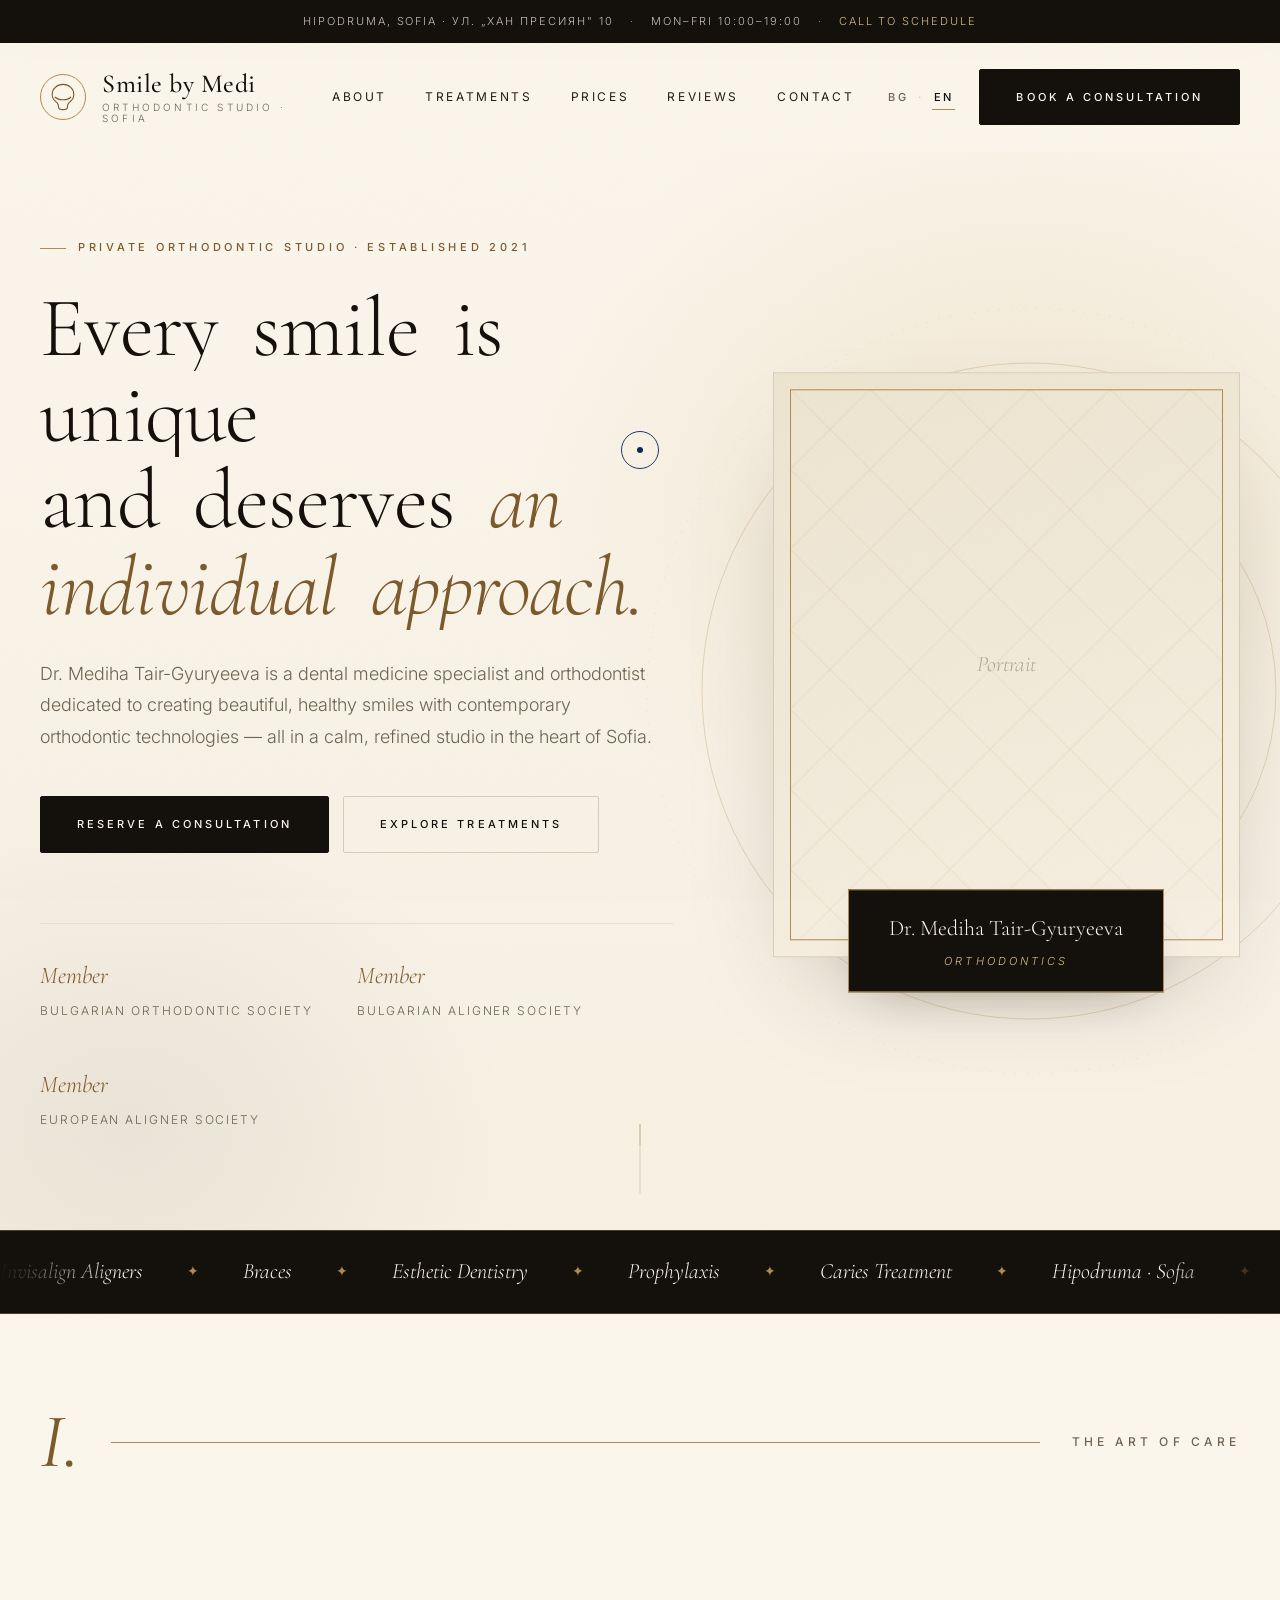
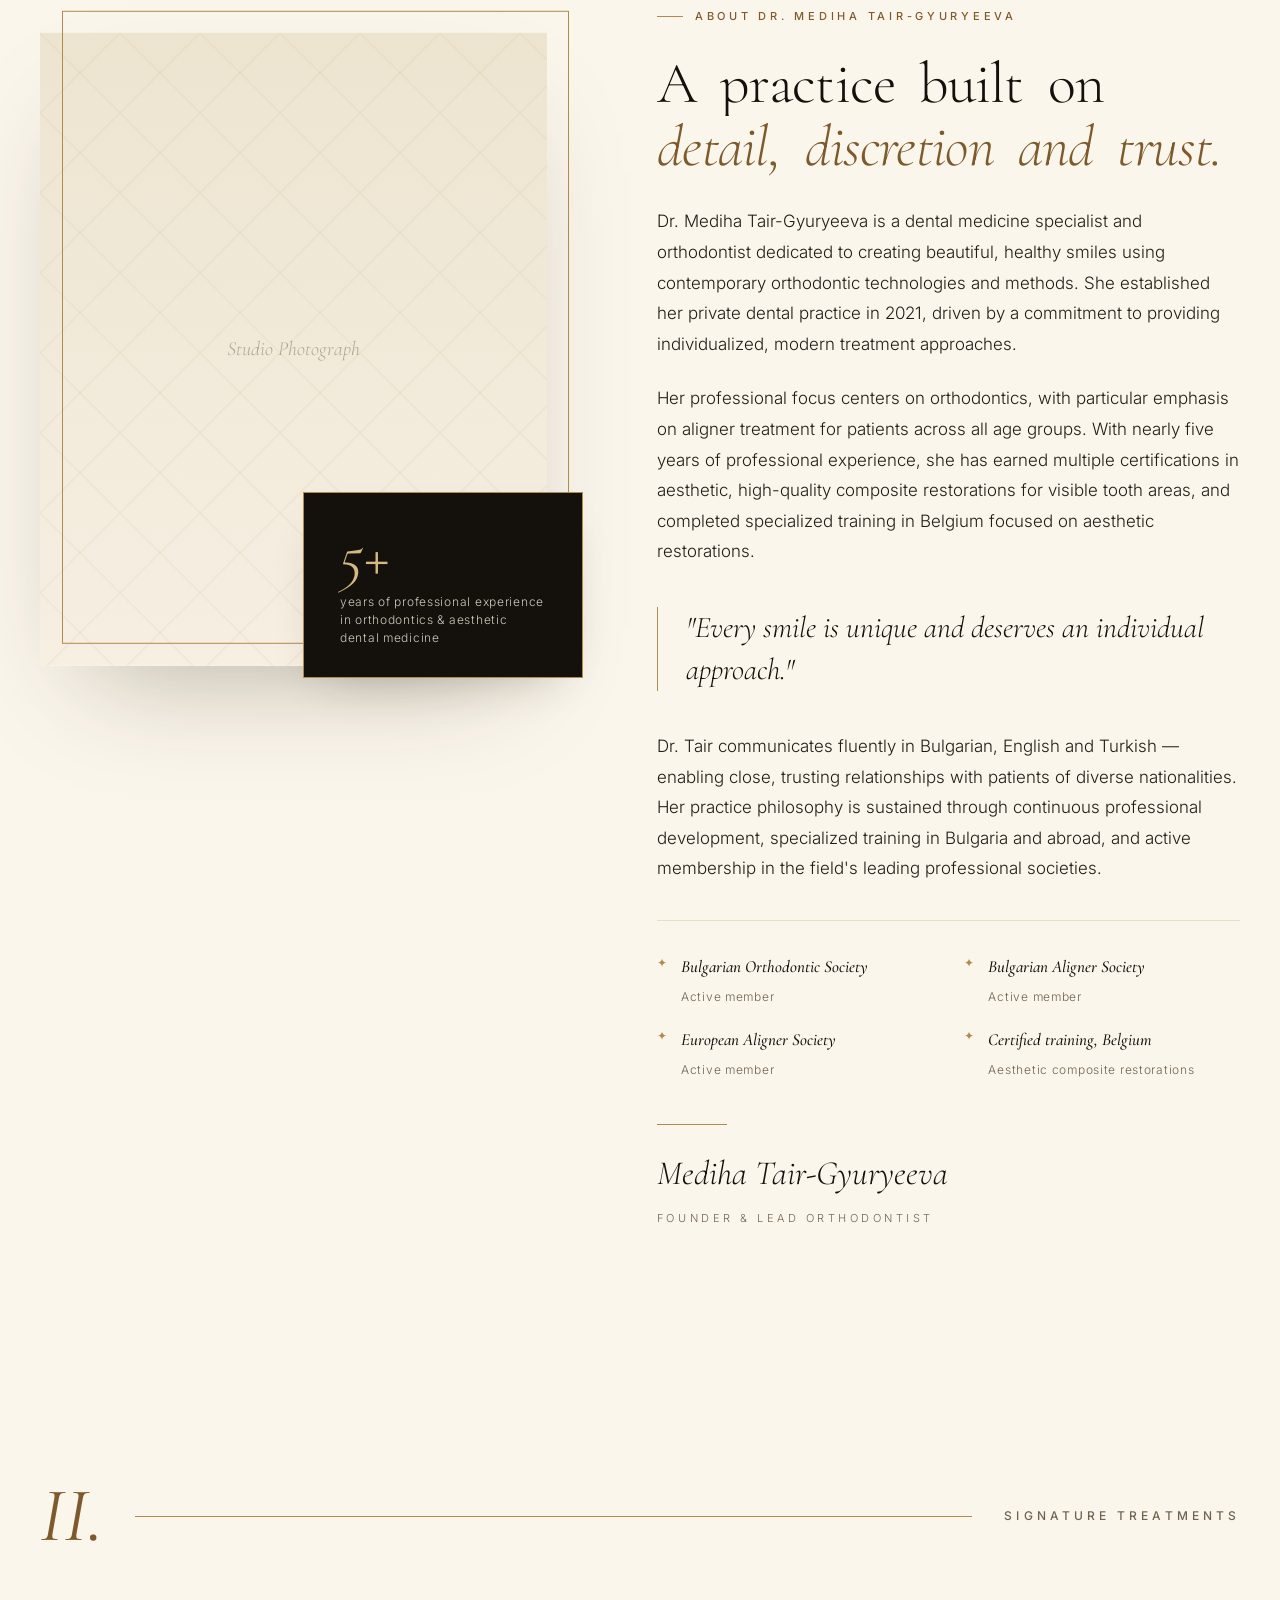
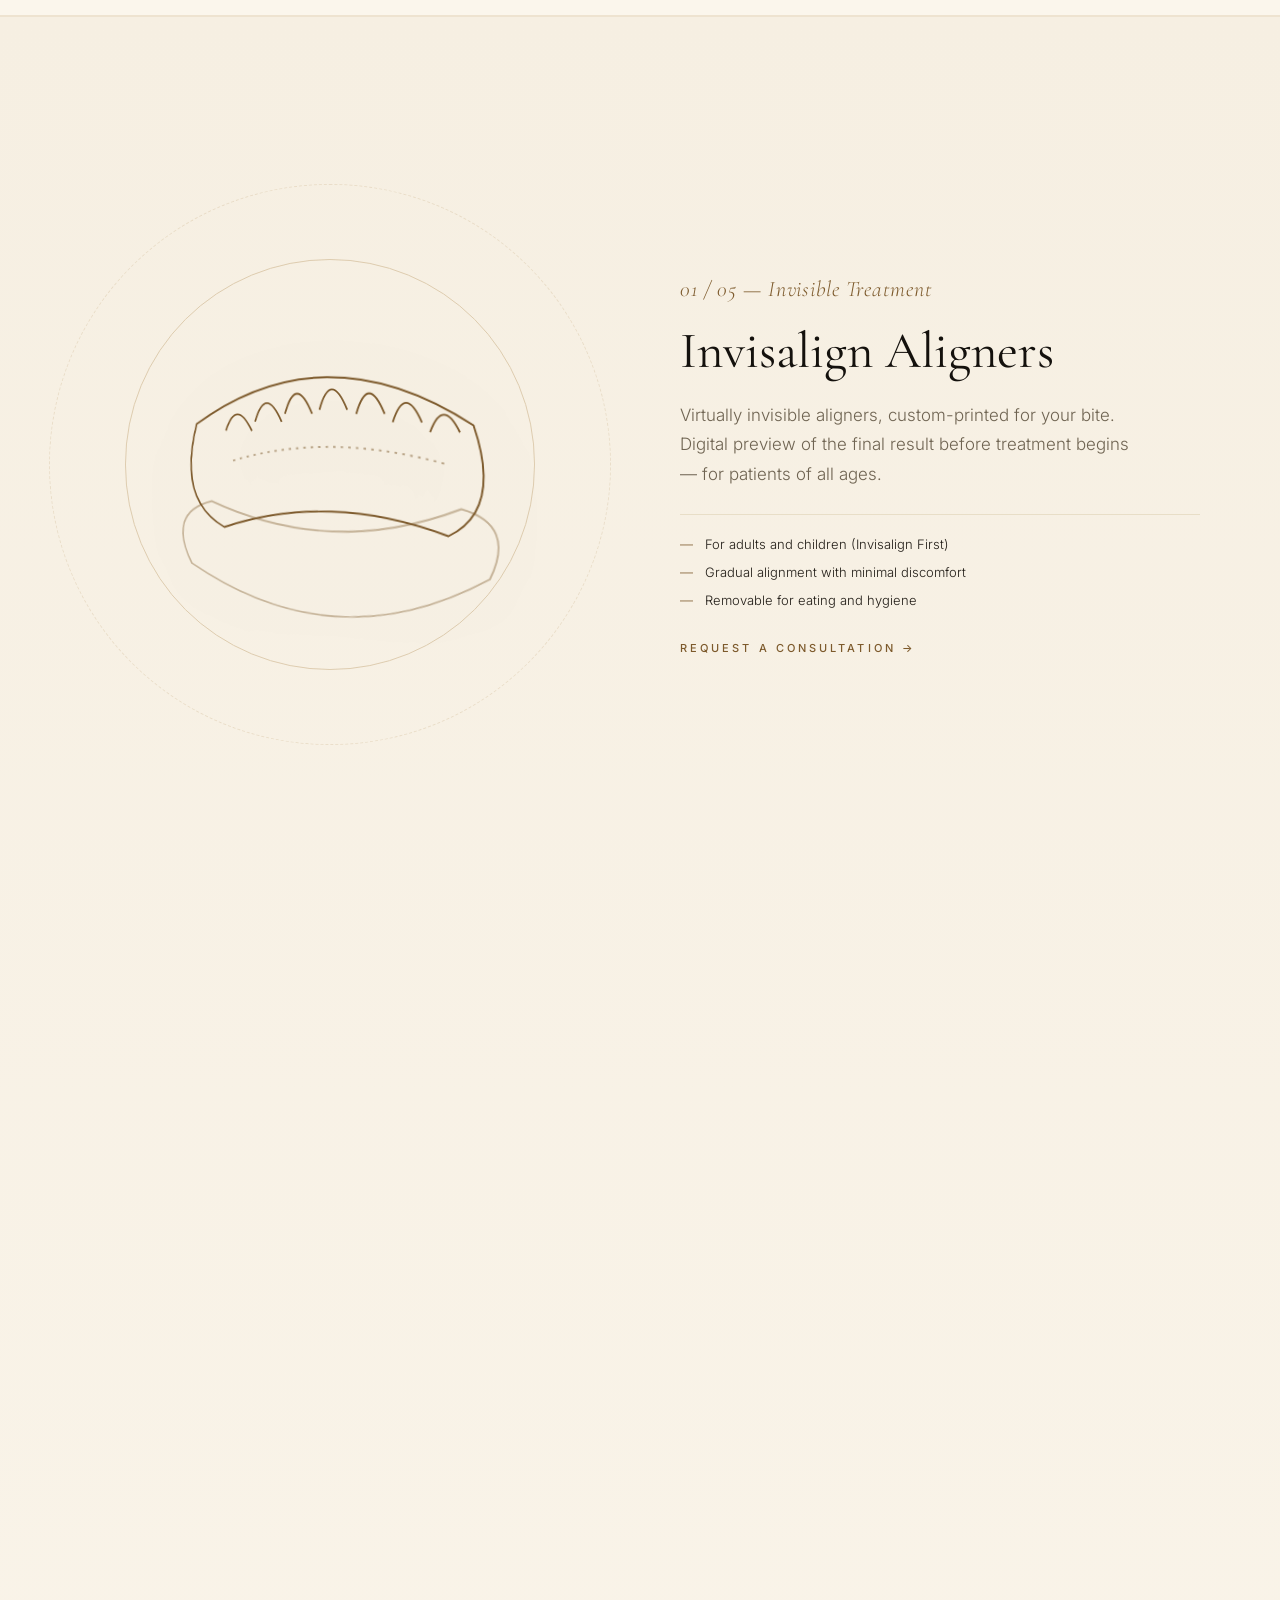
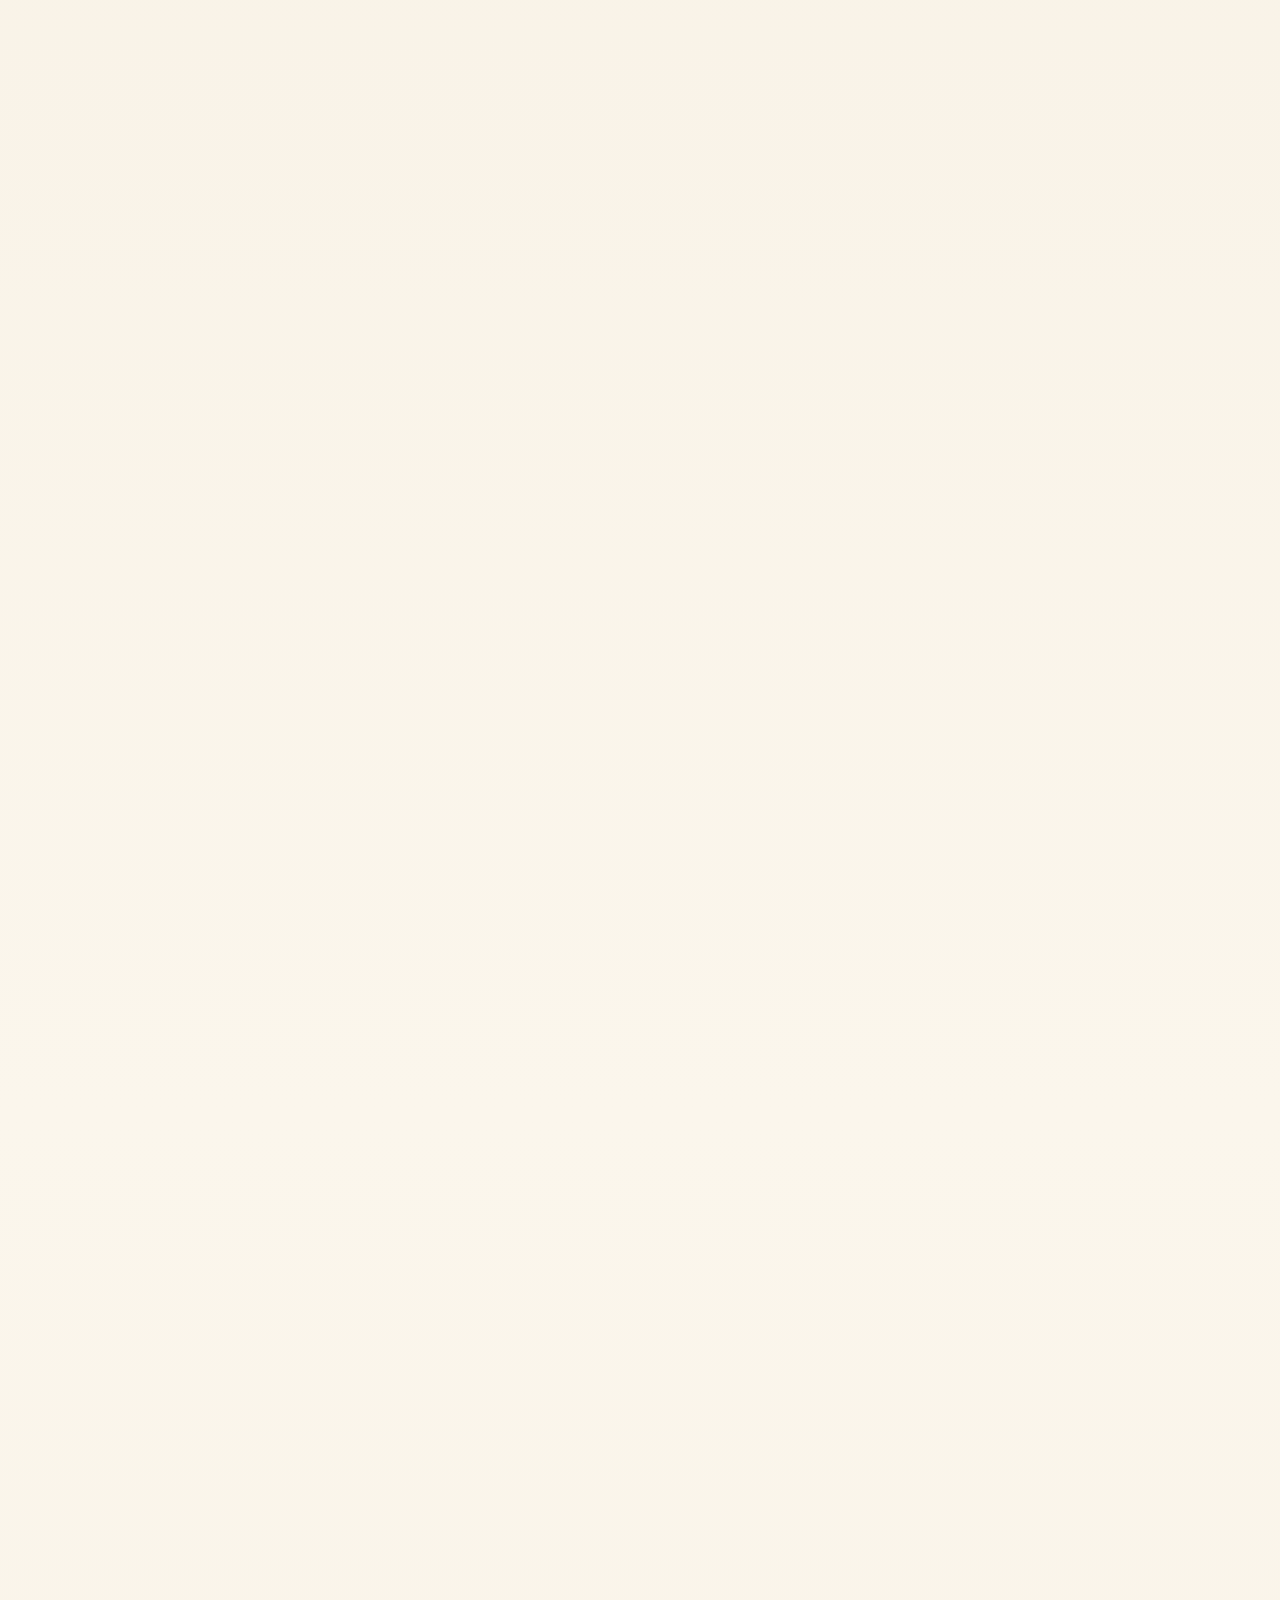
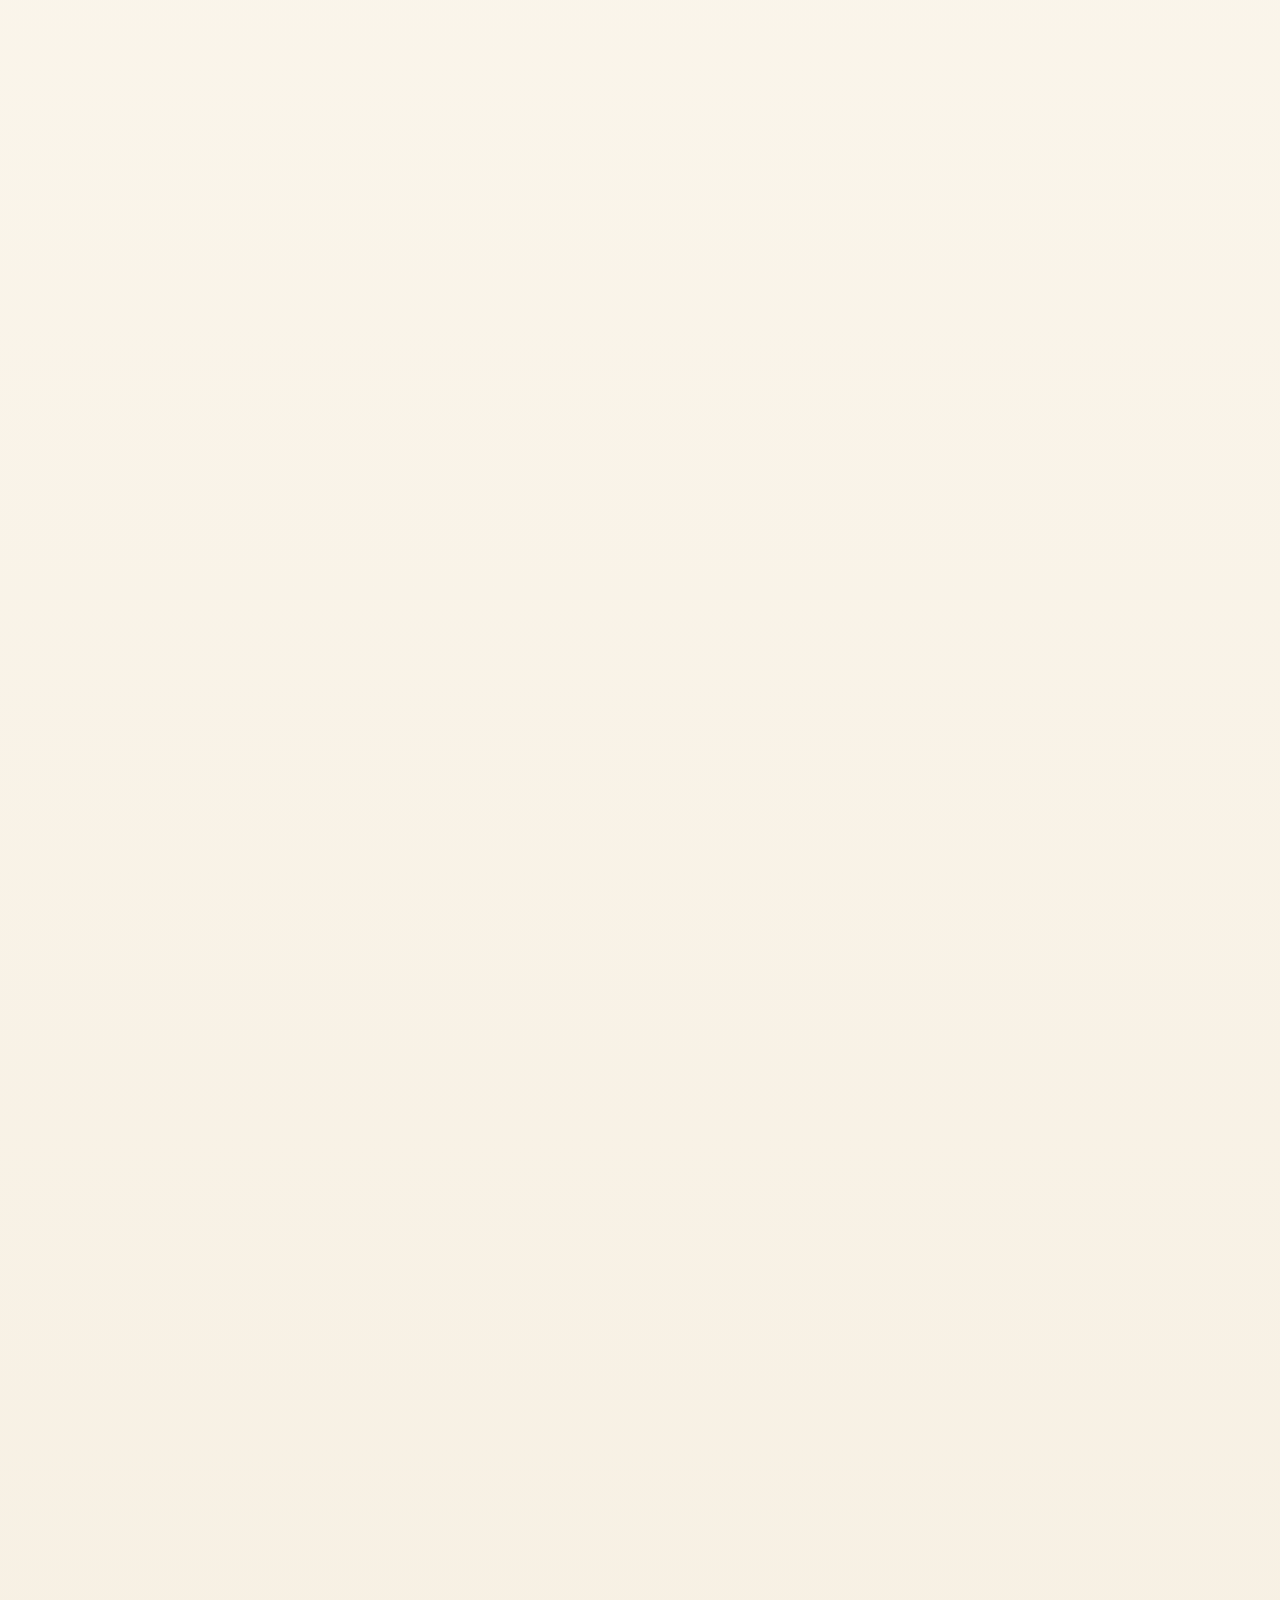
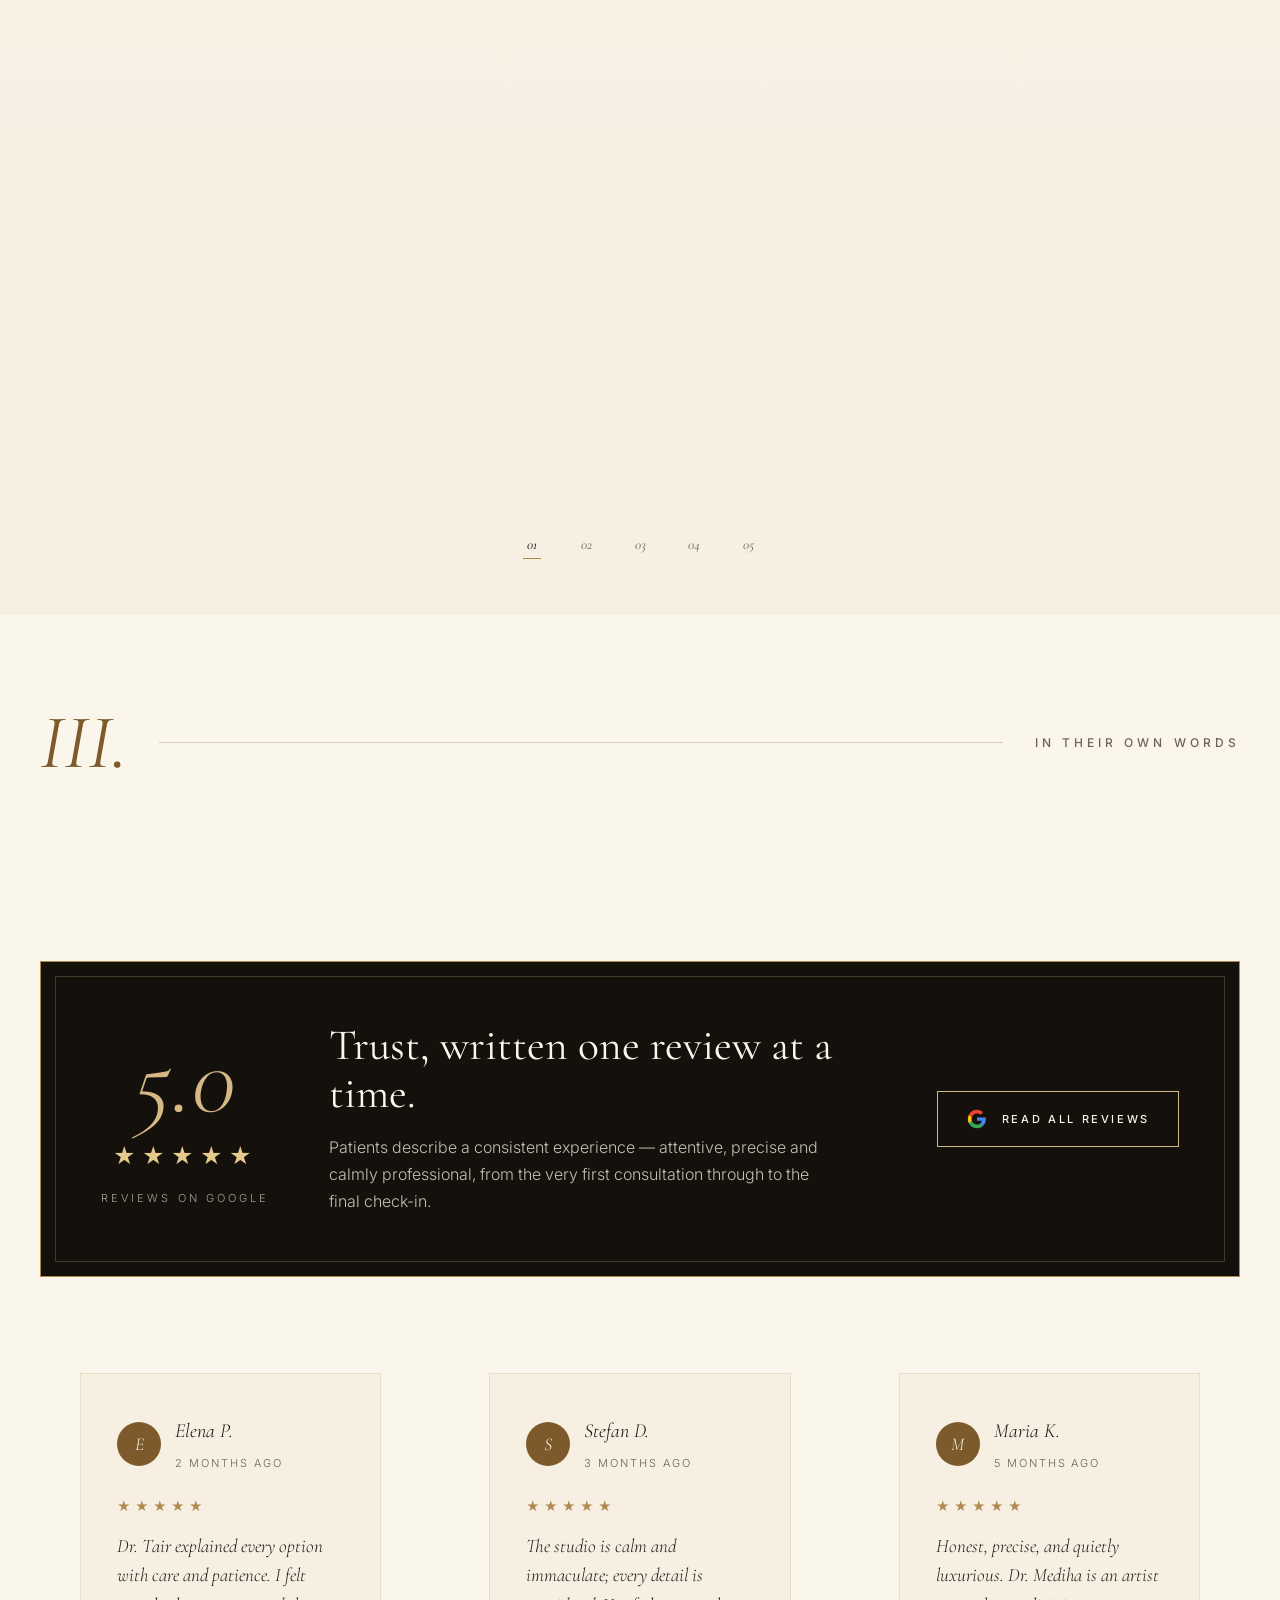
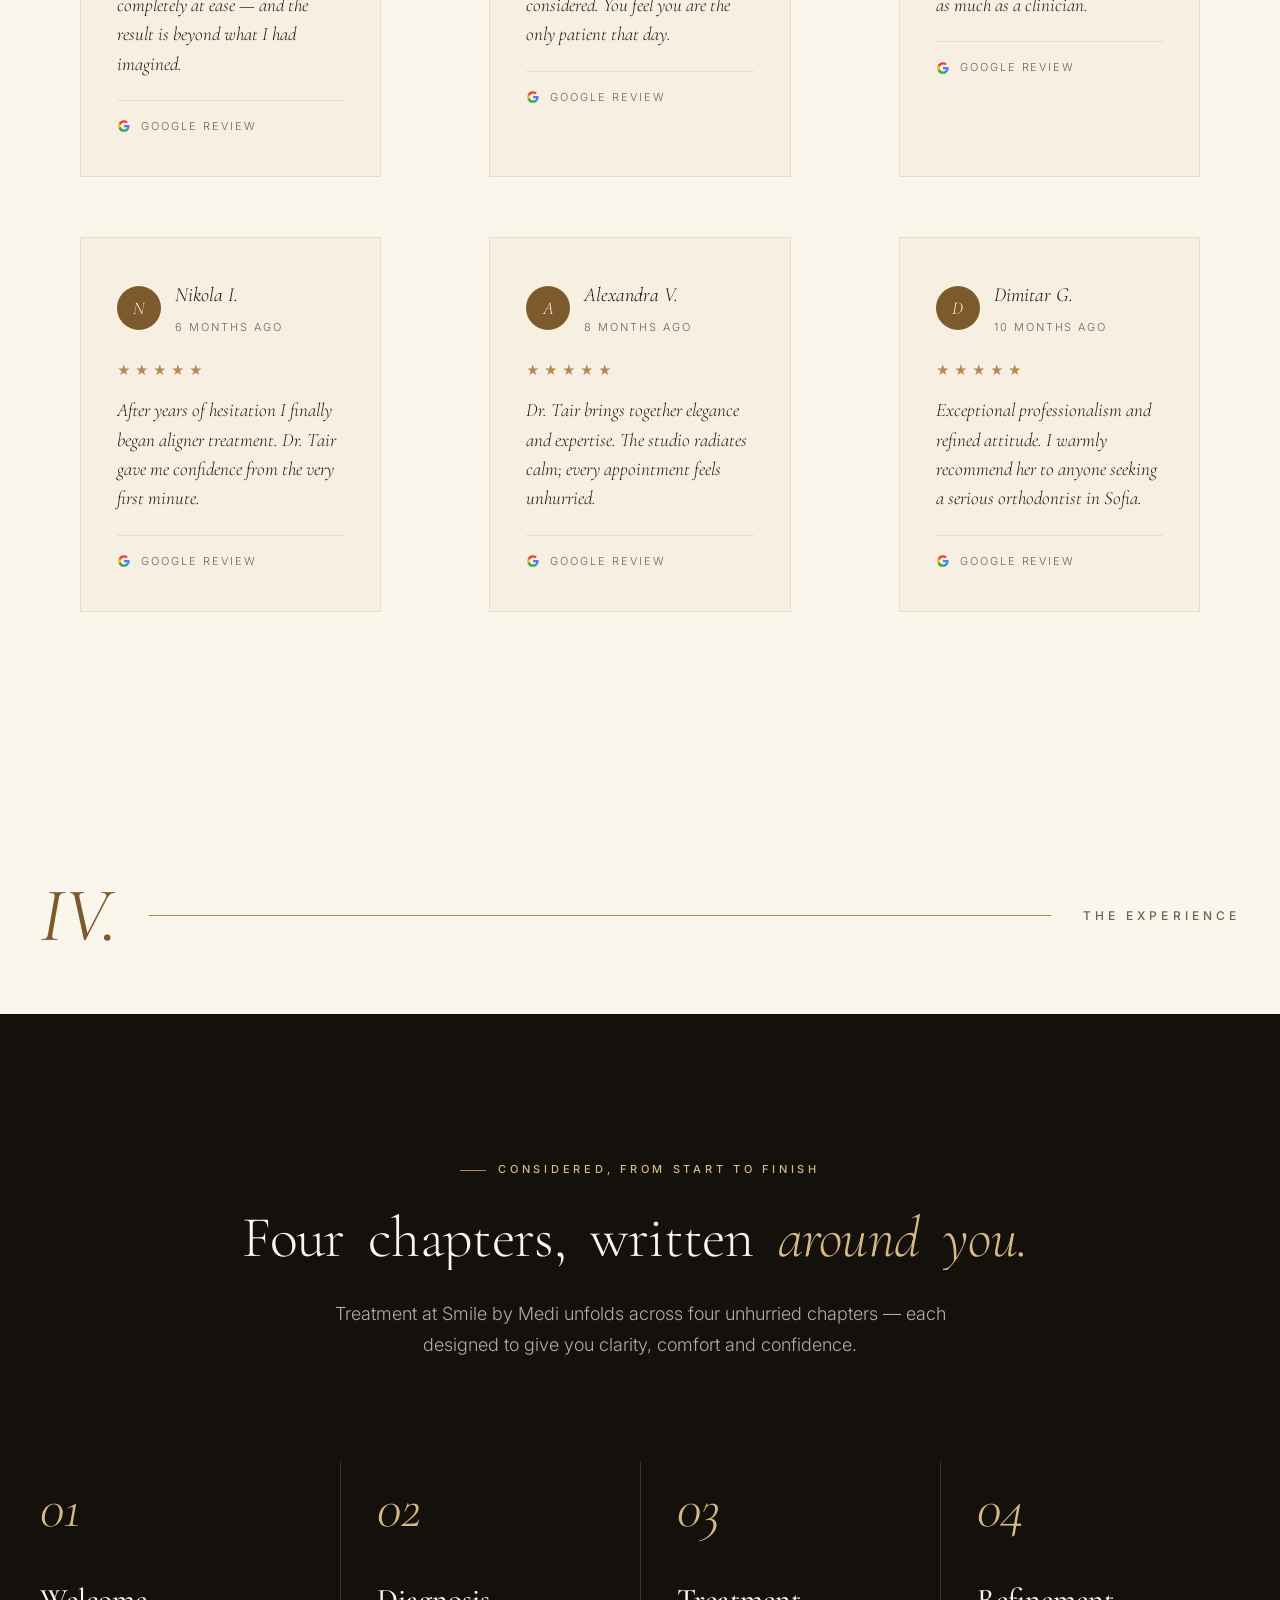
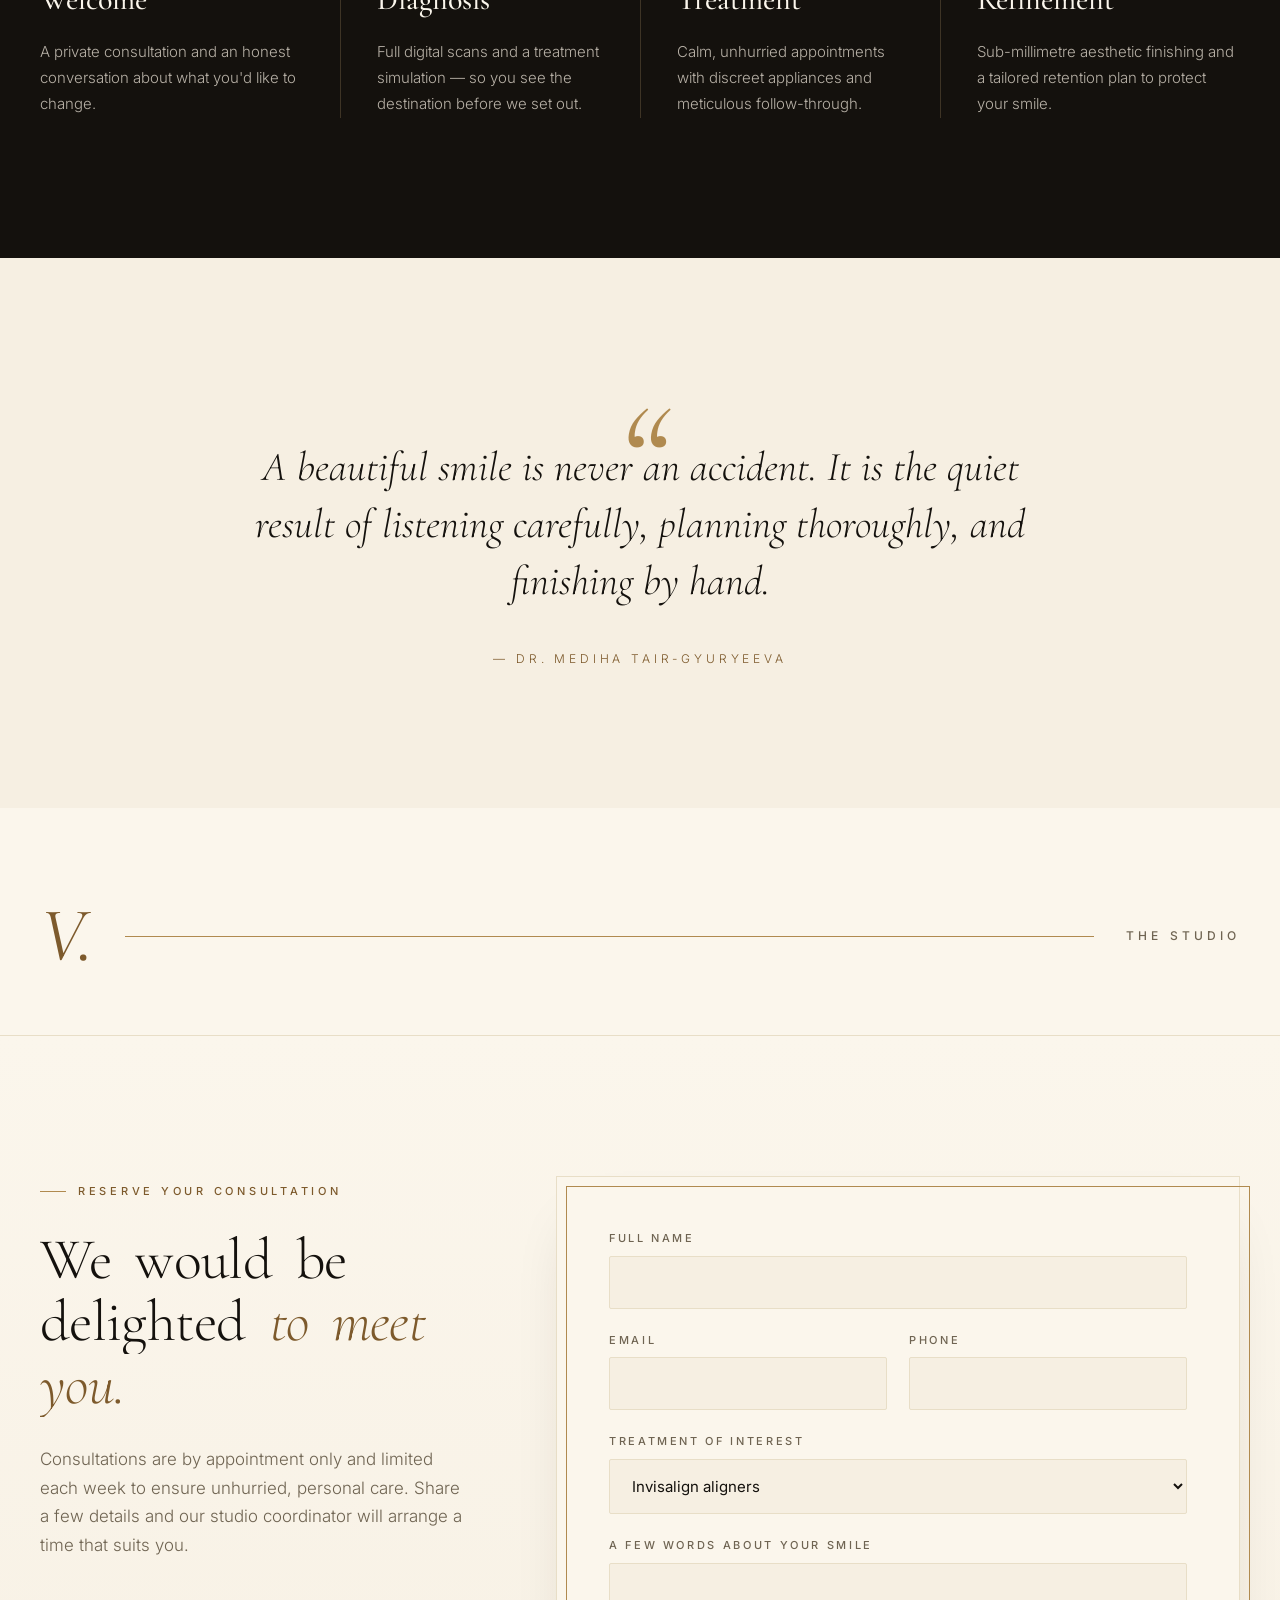
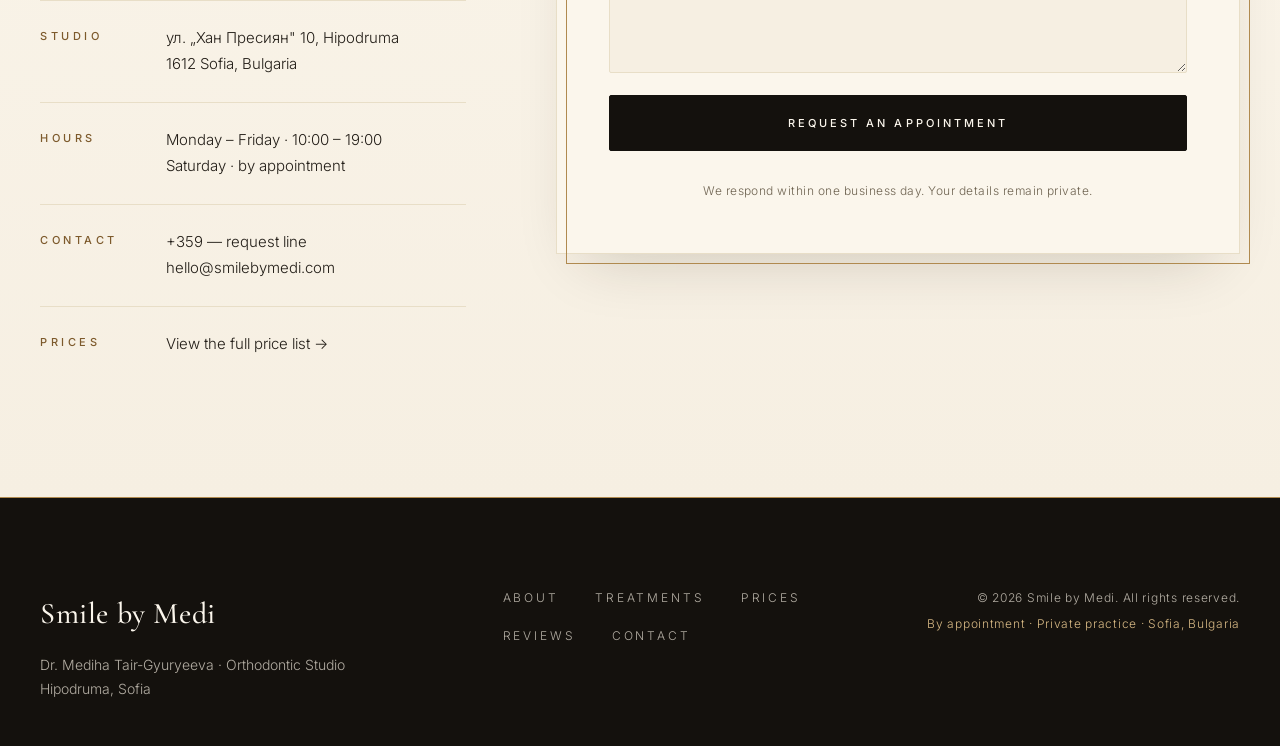
==== commit d8989dd6: "Major refresh — luxe palette, immersive 5-service showcase, prominent reviews, prices page About sec" ====
--- a/en.html
+++ b/en.html
@@ -3,8 +3,8 @@
 <head>
   <meta charset="UTF-8" />
   <meta name="viewport" content="width=device-width, initial-scale=1.0" />
-  <title>Smile By Medi — Dr. Mediha Tair, Orthodontist in Sofia</title>
-  <meta name="description" content="Bespoke orthodontic care by Dr. Mediha Tair in Sofia. Invisalign, lingual & ceramic braces, ICON and aesthetic finishing in a refined private studio." />
+  <title>Smile by Medi — Dr. Mediha Tair-Gyuryeeva, Orthodontist in Sofia</title>
+  <meta name="description" content="Private orthodontic studio in Sofia. Invisalign, braces, esthetic dentistry, prophylaxis and caries treatment by Dr. Mediha Tair-Gyuryeeva." />
   <link rel="preconnect" href="https://fonts.googleapis.com" />
   <link rel="preconnect" href="https://fonts.gstatic.com" crossorigin />
   <link href="https://fonts.googleapis.com/css2?family=Cormorant+Garamond:wght@300;400;500;600&family=Inter:wght@300;400;500;600&display=swap" rel="stylesheet" />
@@ -12,7 +12,9 @@
 </head>
 <body class="is-loading">
 
-  <!-- Page-load curtain -->
+  <div class="cursor__ring" aria-hidden="true"></div>
+  <div class="cursor" aria-hidden="true"></div>
+
   <div class="curtain" aria-hidden="true">
     <div class="curtain__top"></div>
     <div class="curtain__bottom"></div>
@@ -24,7 +26,6 @@
     </div>
   </div>
 
-  <!-- Announcement bar -->
   <div class="announcement">
     <div class="container announcement__inner">
       <span class="announcement__item">Hipodruma, Sofia · ул. „Хан Пресиян" 10</span>
@@ -35,14 +36,13 @@
     </div>
   </div>
 
-  <!-- Header -->
   <header class="header" id="siteHeader">
     <div class="container header__inner">
-      <a href="en.html" class="brand" aria-label="Smile By Medi home">
+      <a href="en.html" class="brand" aria-label="Smile by Medi home">
         <span class="brand__mark" aria-hidden="true">
           <svg viewBox="0 0 40 40" width="36" height="36" fill="none" stroke="currentColor" stroke-width="1.2">
             <path d="M20 6c-7 0-12 5-12 11 0 4 2 7 5 9 1 1 2 2 2 4v1c0 2 2 3 5 3s5-1 5-3v-1c0-2 1-3 2-4 3-2 5-5 5-9 0-6-5-11-12-11z"/>
-            <path d="M11 20c2 2 5 3 9 3s7-1 9-3" />
+            <path d="M11 20c2 2 5 3 9 3s7-1 9-3"/>
           </svg>
         </span>
         <span class="brand__text">
@@ -54,8 +54,8 @@
       <nav class="nav" aria-label="Primary">
         <a href="#about">About</a>
         <a href="#services">Treatments</a>
-        <a href="#experience">The Experience</a>
-        <a href="#testimonials">Stories</a>
+        <a href="prices-en.html">Prices</a>
+        <a href="#reviews">Reviews</a>
         <a href="#contact">Contact</a>
       </nav>
 
@@ -74,7 +74,6 @@
     </div>
   </header>
 
-  <!-- Hero -->
   <section class="hero">
     <div class="hero__bg" aria-hidden="true">
       <div class="hero__veil"></div>
@@ -90,36 +89,35 @@
 
     <div class="container hero__inner">
       <div class="hero__copy">
-        <span class="eyebrow reveal">Private Orthodontic Studio · Established Care</span>
+        <span class="eyebrow reveal">Private Orthodontic Studio · Established 2021</span>
         <h1 class="display split-reveal" data-split>
-          Crafting confident smiles,<br/>
-          <em>with quiet precision.</em>
+          Every smile is unique<br/>
+          and deserves <em>an individual approach.</em>
         </h1>
         <p class="lede reveal" data-delay="400">
-          Dr. Mediha Tair offers bespoke orthodontic treatment in the heart of Sofia —
-          from invisible aligners to refined aesthetic finishing — delivered in a calm,
-          unhurried setting designed around you.
+          Dr. Mediha Tair-Gyuryeeva is a dental medicine specialist and orthodontist
+          dedicated to creating beautiful, healthy smiles with contemporary
+          orthodontic technologies — all in a calm, refined studio in the heart of Sofia.
         </p>
         <div class="hero__cta reveal" data-delay="500">
-          <a href="#contact" class="btn btn--primary">Reserve Your Consultation</a>
-          <a href="#services" class="btn btn--ghost">Explore Treatments</a>
+          <a href="#contact" class="btn btn--primary" data-magnetic>Reserve a Consultation</a>
+          <a href="#services" class="btn btn--ghost" data-magnetic>Explore Treatments</a>
         </div>
         <ul class="hero__marks reveal" data-delay="600" aria-label="Credentials">
-          <li><span>Certified</span> Invisalign Provider</li>
           <li><span>Member</span> Bulgarian Orthodontic Society</li>
-          <li><span>15+ yrs</span> Aesthetic Dentistry</li>
+          <li><span>Member</span> Bulgarian Aligner Society</li>
+          <li><span>Member</span> European Aligner Society</li>
         </ul>
       </div>
 
       <div class="hero__portrait reveal" data-delay="300" data-parallax="0.08" aria-hidden="true">
-        <!-- Placeholder for hero portrait. Replace with editorial photo of Dr. Tair or studio. -->
         <div class="portrait-frame">
           <div class="portrait-frame__inner">
             <span class="portrait-frame__label">Portrait</span>
           </div>
           <div class="portrait-frame__plate">
-            <span>Dr. Mediha Tair</span>
-            <em>DDS, Orthodontics</em>
+            <span>Dr. Mediha Tair-Gyuryeeva</span>
+            <em>Orthodontics</em>
           </div>
         </div>
       </div>
@@ -130,49 +128,31 @@
     </a>
   </section>
 
-  <!-- Marquee strip -->
   <div class="marquee" aria-hidden="true">
     <div class="marquee__track">
-      <span>Invisalign</span><span class="marquee__dot">✦</span>
-      <span>Lingual Braces</span><span class="marquee__dot">✦</span>
-      <span>Ceramic Braces</span><span class="marquee__dot">✦</span>
-      <span>ICON</span><span class="marquee__dot">✦</span>
-      <span>Aesthetic Bonding</span><span class="marquee__dot">✦</span>
-      <span>Digital Smile Design</span><span class="marquee__dot">✦</span>
+      <span>Invisalign Aligners</span><span class="marquee__dot">✦</span>
+      <span>Braces</span><span class="marquee__dot">✦</span>
+      <span>Esthetic Dentistry</span><span class="marquee__dot">✦</span>
+      <span>Prophylaxis</span><span class="marquee__dot">✦</span>
+      <span>Caries Treatment</span><span class="marquee__dot">✦</span>
       <span>Hipodruma · Sofia</span><span class="marquee__dot">✦</span>
-      <span>Invisalign</span><span class="marquee__dot">✦</span>
-      <span>Lingual Braces</span><span class="marquee__dot">✦</span>
-      <span>Ceramic Braces</span><span class="marquee__dot">✦</span>
-      <span>ICON</span><span class="marquee__dot">✦</span>
-      <span>Aesthetic Bonding</span><span class="marquee__dot">✦</span>
-      <span>Digital Smile Design</span><span class="marquee__dot">✦</span>
+      <span>Invisalign Aligners</span><span class="marquee__dot">✦</span>
+      <span>Braces</span><span class="marquee__dot">✦</span>
+      <span>Esthetic Dentistry</span><span class="marquee__dot">✦</span>
+      <span>Prophylaxis</span><span class="marquee__dot">✦</span>
+      <span>Caries Treatment</span><span class="marquee__dot">✦</span>
       <span>Hipodruma · Sofia</span><span class="marquee__dot">✦</span>
     </div>
   </div>
 
-  <!-- Trust strip -->
-  <section class="trust">
-    <div class="container trust__inner">
-      <div class="trust__item reveal">
-        <svg viewBox="0 0 24 24" width="22" height="22" fill="none" stroke="currentColor" stroke-width="1.2"><path d="M12 2l3 6 7 1-5 5 1 7-6-3-6 3 1-7-5-5 7-1z"/></svg>
-        <span>5-star patient experience</span>
-      </div>
-      <div class="trust__item reveal">
-        <svg viewBox="0 0 24 24" width="22" height="22" fill="none" stroke="currentColor" stroke-width="1.2"><path d="M12 3l9 4v5c0 5-4 8-9 9-5-1-9-4-9-9V7l9-4z"/><path d="M9 12l2 2 4-4"/></svg>
-        <span>Certified Invisalign provider</span>
-      </div>
-      <div class="trust__item reveal">
-        <svg viewBox="0 0 24 24" width="22" height="22" fill="none" stroke="currentColor" stroke-width="1.2"><circle cx="12" cy="12" r="9"/><path d="M12 7v5l3 2"/></svg>
-        <span>Discreet, unhurried appointments</span>
-      </div>
-      <div class="trust__item reveal">
-        <svg viewBox="0 0 24 24" width="22" height="22" fill="none" stroke="currentColor" stroke-width="1.2"><path d="M3 10l9-6 9 6v10H3z"/><path d="M9 20v-6h6v6"/></svg>
-        <span>Studio in Hipodruma, Sofia</span>
-      </div>
-    </div>
-  </section>
-
-  <!-- About -->
+  <aside class="chapter">
+    <div class="container chapter__inner">
+      <span class="chapter__num">I.</span>
+      <span class="chapter__line"></span>
+      <span class="chapter__label">The Art of Care</span>
+    </div>
+  </aside>
+
   <section class="about" id="about">
     <div class="container about__inner">
       <div class="about__media reveal">
@@ -182,131 +162,451 @@
           </div>
         </div>
         <div class="about__chip">
-          <span class="about__chip-num" data-count-to="15" data-suffix="+">0</span>
-          <span class="about__chip-text">years dedicated to orthodontics &amp; aesthetic dental medicine</span>
+          <span class="about__chip-num" data-count-to="5" data-suffix="+">0</span>
+          <span class="about__chip-text">years of professional experience in orthodontics &amp; aesthetic dental medicine</span>
         </div>
       </div>
 
       <div class="about__copy">
-        <span class="eyebrow reveal">About Dr. Mediha Tair</span>
-        <h2 class="display display--md split-reveal" data-split>A practice built on detail, discretion and trust.</h2>
+        <span class="eyebrow reveal">About Dr. Mediha Tair-Gyuryeeva</span>
+        <h2 class="display display--md split-reveal" data-split>
+          A practice built on <em>detail, discretion and trust.</em>
+        </h2>
+
         <p class="reveal" data-delay="200">
-          Dr. Mediha Tair is an orthodontist whose practice is shaped by an unwavering
-          attention to detail and a deeply personal approach to care. With advanced
-          training in clear-aligner therapy, lingual and ceramic braces, and aesthetic
-          finishing techniques, she designs treatment plans that respect your face,
-          your time and your individuality.
+          Dr. Mediha Tair-Gyuryeeva is a dental medicine specialist and orthodontist
+          dedicated to creating beautiful, healthy smiles using contemporary
+          orthodontic technologies and methods. She established her private dental
+          practice in 2021, driven by a commitment to providing individualized,
+          modern treatment approaches.
         </p>
-        <p class="reveal" data-delay="350">
-          At <em>Smile by Medi</em>, every consultation begins with listening. Each
-          step is considered. Every detail is finished by hand — because a confident
-          smile is, ultimately, a quiet form of luxury.
+
+        <p class="reveal" data-delay="300">
+          Her professional focus centers on orthodontics, with particular emphasis
+          on aligner treatment for patients across all age groups. With nearly five
+          years of professional experience, she has earned multiple certifications
+          in aesthetic, high-quality composite restorations for visible tooth areas,
+          and completed specialized training in Belgium focused on aesthetic restorations.
         </p>
 
-        <div class="signature reveal" data-delay="500">
+        <blockquote class="pullquote reveal" data-delay="400">
+          "Every smile is unique and deserves an individual approach."
+        </blockquote>
+
+        <p class="reveal" data-delay="500">
+          Dr. Tair communicates fluently in Bulgarian, English and Turkish — enabling
+          close, trusting relationships with patients of diverse nationalities.
+          Her practice philosophy is sustained through continuous professional
+          development, specialized training in Bulgaria and abroad, and active
+          membership in the field's leading professional societies.
+        </p>
+
+        <ul class="memberships reveal" data-delay="600">
+          <li>
+            <div>
+              <strong>Bulgarian Orthodontic Society</strong>
+              <span>Active member</span>
+            </div>
+          </li>
+          <li>
+            <div>
+              <strong>Bulgarian Aligner Society</strong>
+              <span>Active member</span>
+            </div>
+          </li>
+          <li>
+            <div>
+              <strong>European Aligner Society</strong>
+              <span>Active member</span>
+            </div>
+          </li>
+          <li>
+            <div>
+              <strong>Certified training, Belgium</strong>
+              <span>Aesthetic composite restorations</span>
+            </div>
+          </li>
+        </ul>
+
+        <div class="signature reveal" data-delay="700">
           <span class="signature__line"></span>
-          <span class="signature__name">Mediha Tair</span>
+          <span class="signature__name">Mediha Tair-Gyuryeeva</span>
           <span class="signature__title">Founder &amp; Lead Orthodontist</span>
         </div>
       </div>
     </div>
   </section>
 
-  <!-- Services -->
-  <section class="services" id="services">
-    <div class="container services__head">
-      <span class="eyebrow reveal">Signature Treatments</span>
-      <h2 class="display display--md split-reveal" data-split>Refined orthodontics, tailored to you.</h2>
-      <p class="section-lede reveal" data-delay="300">
-        Each treatment at Smile by Medi is carried out with surgical precision and
-        an artist's eye — combining proven clinical excellence with the latest
-        digital planning technologies.
-      </p>
-    </div>
-
-    <div class="container services__grid stagger">
-
-      <article class="service">
-        <div class="service__icon" aria-hidden="true">
-          <svg viewBox="0 0 32 32" width="32" height="32" fill="none" stroke="currentColor" stroke-width="1.1">
-            <path d="M16 4c-6 0-10 4-10 9 0 3 2 6 4 7 1 1 2 2 2 3v2c0 2 2 3 4 3s4-1 4-3v-2c0-1 1-2 2-3 2-1 4-4 4-7 0-5-4-9-10-9z"/>
-            <path d="M9 17c2 1 4 2 7 2s5-1 7-2"/>
-          </svg>
-        </div>
-        <h3>Invisalign®</h3>
-        <p>Virtually invisible aligners, custom-printed for your bite and digitally previewed before your first try-in.</p>
-        <a href="#contact" class="service__link">Discuss Invisalign →</a>
-      </article>
-
-      <article class="service">
-        <div class="service__icon" aria-hidden="true">
-          <svg viewBox="0 0 32 32" width="32" height="32" fill="none" stroke="currentColor" stroke-width="1.1">
-            <path d="M4 12h24M4 20h24"/>
-            <circle cx="9" cy="12" r="1.4"/><circle cx="16" cy="12" r="1.4"/><circle cx="23" cy="12" r="1.4"/>
-            <circle cx="9" cy="20" r="1.4"/><circle cx="16" cy="20" r="1.4"/><circle cx="23" cy="20" r="1.4"/>
-          </svg>
-        </div>
-        <h3>Ceramic &amp; Lingual Braces</h3>
-        <p>Discreet fixed appliances — tooth-toned ceramic on the front, or fully concealed behind the teeth.</p>
-        <a href="#contact" class="service__link">Discuss Braces →</a>
-      </article>
-
-      <article class="service">
-        <div class="service__icon" aria-hidden="true">
-          <svg viewBox="0 0 32 32" width="32" height="32" fill="none" stroke="currentColor" stroke-width="1.1">
-            <path d="M6 22c4-2 6-6 6-10 4 4 8 6 14 6-3 5-8 8-14 8-3 0-6-1-6-4z"/>
-          </svg>
-        </div>
-        <h3>ICON® Resin Infiltration</h3>
-        <p>A minimally-invasive technique that erases white-spot lesions and early decay — without drilling.</p>
-        <a href="#contact" class="service__link">Discuss ICON →</a>
-      </article>
-
-      <article class="service">
-        <div class="service__icon" aria-hidden="true">
-          <svg viewBox="0 0 32 32" width="32" height="32" fill="none" stroke="currentColor" stroke-width="1.1">
-            <path d="M8 6l3 3-2 2 4 4 2-2 3 3-7 7-3-3 2-2-4-4-2 2-3-3z"/>
-            <path d="M20 4l8 8-4 4-8-8z"/>
-          </svg>
-        </div>
-        <h3>Aesthetic Bonding</h3>
-        <p>Hand-sculpted composite to refine edges, close small gaps and finish your smile with sub-millimetre care.</p>
-        <a href="#contact" class="service__link">Discuss Bonding →</a>
-      </article>
-
-      <article class="service">
-        <div class="service__icon" aria-hidden="true">
-          <svg viewBox="0 0 32 32" width="32" height="32" fill="none" stroke="currentColor" stroke-width="1.1">
-            <circle cx="16" cy="16" r="11"/>
-            <path d="M16 6c4 3 4 17 0 20M16 6c-4 3-4 17 0 20M5 16h22"/>
-          </svg>
-        </div>
-        <h3>Digital Smile Design</h3>
-        <p>3D scanning and treatment simulation, so you can preview your future smile before treatment begins.</p>
-        <a href="#contact" class="service__link">Preview Your Smile →</a>
-      </article>
-
-      <article class="service">
-        <div class="service__icon" aria-hidden="true">
-          <svg viewBox="0 0 32 32" width="32" height="32" fill="none" stroke="currentColor" stroke-width="1.1">
-            <path d="M6 16c0-6 4-10 10-10s10 4 10 10-4 10-10 10"/>
-            <path d="M16 6v6l4 2"/>
-          </svg>
-        </div>
-        <h3>Retention &amp; Long-term Care</h3>
-        <p>Considered after-care, custom retainers and lifelong follow-up to protect the smile we've built together.</p>
-        <a href="#contact" class="service__link">Discuss Retention →</a>
-      </article>
-
+  <aside class="chapter">
+    <div class="container chapter__inner">
+      <span class="chapter__num">II.</span>
+      <span class="chapter__line"></span>
+      <span class="chapter__label">Signature Treatments</span>
+    </div>
+  </aside>
+
+  <section class="showcase" id="services" aria-label="Treatments">
+    <div class="showcase__inner" data-showcase>
+      <div class="showcase__progress" aria-hidden="true">
+        <div class="showcase__progress-bar"></div>
+      </div>
+
+      <div class="showcase__sticky">
+        <div class="showcase__device" data-device-stage>
+          <div class="device-frame__halo device-frame__halo--alt" aria-hidden="true"></div>
+          <div class="device-frame__halo" aria-hidden="true"></div>
+
+          <div class="device-frame is-active" data-device="0" aria-hidden="true">
+            <svg viewBox="0 0 400 400" fill="none" stroke="currentColor" stroke-width="1.4">
+              <path d="M90 170 Q200 100 310 170 Q330 230 290 250 Q200 220 110 250 Q70 230 90 170 Z" stroke-linejoin="round"/>
+              <path d="M115 175 q10-25 22 0"/><path d="M140 168 q10-28 22 0"/>
+              <path d="M165 162 q10-30 22 0"/><path d="M193 159 q10-30 22 0"/>
+              <path d="M222 162 q10-30 22 0"/><path d="M250 168 q10-28 22 0"/>
+              <path d="M278 175 q10-25 22 0"/>
+              <path d="M120 198 Q200 175 290 198" stroke-dasharray="2 4" opacity="0.5"/>
+              <path d="M80 280 Q200 350 320 280 Q340 240 300 230 Q200 270 100 230 Q60 240 80 280 Z" opacity="0.4" stroke-linejoin="round"/>
+            </svg>
+          </div>
+
+          <div class="device-frame" data-device="1" aria-hidden="true">
+            <svg viewBox="0 0 400 400" fill="none" stroke="currentColor" stroke-width="1.4">
+              <path d="M70 220 Q200 100 330 220" stroke-linejoin="round"/>
+              <path d="M90 200 Q200 130 310 200" stroke-width="1.2"/>
+              <g stroke-width="1.4">
+                <rect x="100" y="190" width="14" height="14" transform="rotate(-30 107 197)"/>
+                <rect x="135" y="172" width="14" height="14" transform="rotate(-18 142 179)"/>
+                <rect x="170" y="160" width="14" height="14" transform="rotate(-8 177 167)"/>
+                <rect x="207" y="158" width="14" height="14" transform="rotate(8 214 165)"/>
+                <rect x="244" y="166" width="14" height="14" transform="rotate(18 251 173)"/>
+                <rect x="280" y="183" width="14" height="14" transform="rotate(30 287 190)"/>
+              </g>
+              <g opacity="0.55">
+                <path d="M85 240 q10-30 22 0"/><path d="M115 218 q10-32 22 0"/>
+                <path d="M148 200 q10-34 22 0"/><path d="M183 195 q10-34 22 0"/>
+                <path d="M218 200 q10-34 22 0"/><path d="M253 215 q10-32 22 0"/>
+                <path d="M288 240 q10-30 22 0"/>
+              </g>
+            </svg>
+          </div>
+
+          <div class="device-frame" data-device="2" aria-hidden="true">
+            <svg viewBox="0 0 400 400" fill="none" stroke="currentColor" stroke-width="1.4">
+              <path d="M200 90 C 145 90, 110 150, 130 230 C 145 290, 165 320, 180 320 C 195 320, 200 290, 200 270 C 200 290, 205 320, 220 320 C 235 320, 255 290, 270 230 C 290 150, 255 90, 200 90 Z"/>
+              <path d="M180 130 q-15 40 0 80" opacity="0.5"/>
+              <g stroke-width="1.2" transform="translate(260 220) rotate(35)">
+                <line x1="0" y1="0" x2="80" y2="0"/>
+                <circle cx="0" cy="0" r="6"/>
+                <line x1="80" y1="-4" x2="100" y2="-4"/>
+                <line x1="80" y1="4" x2="100" y2="4"/>
+              </g>
+              <g opacity="0.7">
+                <path d="M120 110 l4 8 8 4 -8 4 -4 8 -4-8 -8-4 8-4z"/>
+                <path d="M310 130 l3 6 6 3 -6 3 -3 6 -3-6 -6-3 6-3z"/>
+                <path d="M130 290 l3 6 6 3 -6 3 -3 6 -3-6 -6-3 6-3z"/>
+              </g>
+            </svg>
+          </div>
+
+          <div class="device-frame" data-device="3" aria-hidden="true">
+            <svg viewBox="0 0 400 400" fill="none" stroke="currentColor" stroke-width="1.4">
+              <g transform="translate(120 260) rotate(-30)">
+                <path d="M0 0 L 160 0 L 178 -14 L 160 -28 L 0 -28 Z"/>
+                <line x1="20" y1="-14" x2="155" y2="-14" opacity="0.5"/>
+                <g opacity="0.6">
+                  <path d="M178 -14 l 28 -10"/><path d="M178 -14 l 30 -2"/>
+                  <path d="M178 -14 l 28 8"/><path d="M178 -14 l 24 16"/>
+                  <circle cx="216" cy="-22" r="2"/><circle cx="222" cy="-12" r="2"/>
+                  <circle cx="220" cy="0" r="2"/><circle cx="210" cy="10" r="2"/>
+                </g>
+              </g>
+              <path d="M310 200 C 280 200, 260 240, 270 290 C 278 320, 290 335, 300 335 C 308 335, 312 320, 312 310 C 312 320, 316 335, 324 335 C 334 335, 346 320, 354 290 C 364 240, 340 200, 310 200 Z" transform="rotate(15 312 270)"/>
+              <g opacity="0.7" stroke-width="1">
+                <path d="M310 180 l 3 6 6 3 -6 3 -3 6 -3-6 -6-3 6-3z"/>
+              </g>
+            </svg>
+          </div>
+
+          <div class="device-frame" data-device="4" aria-hidden="true">
+            <svg viewBox="0 0 400 400" fill="none" stroke="currentColor" stroke-width="1.4">
+              <path d="M200 100 C 145 100, 110 160, 130 240 C 145 300, 165 330, 180 330 C 195 330, 200 300, 200 280 C 200 300, 205 330, 220 330 C 235 330, 255 300, 270 240 C 290 160, 255 100, 200 100 Z"/>
+              <circle cx="195" cy="200" r="14" stroke-dasharray="2 3" opacity="0.7"/>
+              <g transform="translate(250 130)">
+                <circle cx="0" cy="0" r="50"/>
+                <line x1="36" y1="36" x2="80" y2="80"/>
+                <circle cx="0" cy="0" r="36" opacity="0.3"/>
+                <line x1="-10" y1="0" x2="10" y2="0" opacity="0.5"/>
+                <line x1="0" y1="-10" x2="0" y2="10" opacity="0.5"/>
+              </g>
+            </svg>
+          </div>
+        </div>
+
+        <div class="showcase__copy">
+          <ol class="showcase__list" data-list>
+            <li class="showcase__item is-active" data-item="0">
+              <span class="showcase__item-num">01 / 05 — Invisible Treatment</span>
+              <h3>Invisalign Aligners</h3>
+              <p>
+                Virtually invisible aligners, custom-printed for your bite. Digital
+                preview of the final result before treatment begins — for patients
+                of all ages.
+              </p>
+              <ul class="showcase__item-meta">
+                <li>For adults and children (Invisalign First)</li>
+                <li>Gradual alignment with minimal discomfort</li>
+                <li>Removable for eating and hygiene</li>
+              </ul>
+              <a href="#contact" class="showcase__item-cta" data-magnetic>Request a Consultation →</a>
+            </li>
+
+            <li class="showcase__item" data-item="1">
+              <span class="showcase__item-num">02 / 05 — Proven Precision</span>
+              <h3>Braces</h3>
+              <p>
+                Classic fixed appliances with metal, ceramic or sapphire brackets —
+                for cases that demand discretion, control and proven clinical
+                effectiveness.
+              </p>
+              <ul class="showcase__item-meta">
+                <li>Metal, ceramic and sapphire brackets</li>
+                <li>From mild to severe clinical cases</li>
+                <li>Regular, unhurried check-ins</li>
+              </ul>
+              <a href="#contact" class="showcase__item-cta" data-magnetic>Request a Consultation →</a>
+            </li>
+
+            <li class="showcase__item" data-item="2">
+              <span class="showcase__item-num">03 / 05 — Final Refinement</span>
+              <h3>Esthetic Dentistry</h3>
+              <p>
+                Aesthetic bonding, diastema closure, and home or clinical whitening —
+                techniques performed with an artist's eye and certified training in
+                Belgium.
+              </p>
+              <ul class="showcase__item-meta">
+                <li>Composite restorations and bonding</li>
+                <li>Diastema closure</li>
+                <li>Clinical and at-home whitening</li>
+              </ul>
+              <a href="#contact" class="showcase__item-cta" data-magnetic>Request a Consultation →</a>
+            </li>
+
+            <li class="showcase__item" data-item="3">
+              <span class="showcase__item-num">04 / 05 — Calm and Immaculate</span>
+              <h3>Prophylaxis</h3>
+              <p>
+                Ultrasonic cleaning, AirFlow polishing, sealing and fluoride
+                application — the foundation of a healthy smile, in a calm and
+                immaculate setting.
+              </p>
+              <ul class="showcase__item-meta">
+                <li>Ultrasonic scaling and AirFlow polishing</li>
+                <li>Children's prophylaxis and sealing</li>
+                <li>Tailored care after treatment</li>
+              </ul>
+              <a href="#contact" class="showcase__item-cta" data-magnetic>Request a Consultation →</a>
+            </li>
+
+            <li class="showcase__item" data-item="4">
+              <span class="showcase__item-num">05 / 05 — Considered Restoration</span>
+              <h3>Caries Treatment</h3>
+              <p>
+                Aesthetic restorations of one, two or three surfaces, plus
+                minimally invasive treatment of early caries with ICON — no
+                drilling, every detail considered.
+              </p>
+              <ul class="showcase__item-meta">
+                <li>Composite restorations (1, 2 or 3 surfaces)</li>
+                <li>ICON resin infiltration for early caries</li>
+                <li>Minimally invasive techniques</li>
+              </ul>
+              <a href="#contact" class="showcase__item-cta" data-magnetic>Request a Consultation →</a>
+            </li>
+          </ol>
+        </div>
+      </div>
+
+      <ul class="showcase__nav" data-nav role="tablist" aria-label="Treatments">
+        <li><button type="button" class="is-active" data-go="0" aria-label="Invisalign">01</button></li>
+        <li><button type="button" data-go="1" aria-label="Braces">02</button></li>
+        <li><button type="button" data-go="2" aria-label="Esthetic dentistry">03</button></li>
+        <li><button type="button" data-go="3" aria-label="Prophylaxis">04</button></li>
+        <li><button type="button" data-go="4" aria-label="Caries treatment">05</button></li>
+      </ul>
     </div>
   </section>
 
-  <!-- Experience -->
+  <aside class="chapter">
+    <div class="container chapter__inner">
+      <span class="chapter__num">III.</span>
+      <span class="chapter__line"></span>
+      <span class="chapter__label">In Their Own Words</span>
+    </div>
+  </aside>
+
+  <section class="reviews" id="reviews">
+    <div class="container">
+
+      <div class="reviews__hero reveal">
+        <div class="reviews__rating">
+          <span class="reviews__rating-num" data-count-to="5" data-suffix=".0">0</span>
+          <span class="reviews__stars" aria-label="5 out of 5">★★★★★</span>
+          <span class="reviews__rating-meta">Reviews on Google</span>
+        </div>
+        <div class="reviews__hero-copy">
+          <h2>Trust, written one review at a time.</h2>
+          <p>
+            Patients describe a consistent experience — attentive, precise and
+            calmly professional, from the very first consultation through to the
+            final check-in.
+          </p>
+        </div>
+        <div class="reviews__hero-cta">
+          <a href="https://maps.app.goo.gl/WTjZEjSXLBJvxApr7" target="_blank" rel="noopener" class="reviews__google" data-magnetic>
+            <svg viewBox="0 0 24 24" aria-hidden="true">
+              <path fill="#4285F4" d="M21.6 12.23c0-.66-.06-1.3-.17-1.9H12v3.6h5.39a4.6 4.6 0 0 1-2 3.02v2.5h3.23c1.89-1.74 2.98-4.3 2.98-7.22z"/>
+              <path fill="#34A853" d="M12 22c2.7 0 4.97-.9 6.62-2.43l-3.23-2.5c-.9.6-2.05.96-3.39.96-2.6 0-4.8-1.76-5.59-4.13H3.07v2.6A10 10 0 0 0 12 22z"/>
+              <path fill="#FBBC05" d="M6.41 13.9A6 6 0 0 1 6.1 12c0-.66.11-1.3.31-1.9V7.5H3.07A10 10 0 0 0 2 12c0 1.62.39 3.15 1.07 4.5l3.34-2.6z"/>
+              <path fill="#EA4335" d="M12 5.97c1.46 0 2.78.5 3.81 1.49l2.86-2.86C16.96 3 14.7 2 12 2A10 10 0 0 0 3.07 7.5l3.34 2.6C7.2 7.73 9.4 5.97 12 5.97z"/>
+            </svg>
+            Read all reviews
+          </a>
+        </div>
+      </div>
+
+      <div class="reviews__grid stagger">
+        <figure class="review-card">
+          <div class="review-card__head">
+            <div class="review-card__avatar">E</div>
+            <div>
+              <span class="review-card__name">Elena P.</span>
+              <span class="review-card__when">2 months ago</span>
+            </div>
+          </div>
+          <div class="review-card__stars" aria-label="5 of 5">★★★★★</div>
+          <blockquote>
+            Dr. Tair explained every option with care and patience. I felt
+            completely at ease — and the result is beyond what I had imagined.
+          </blockquote>
+          <div class="review-card__source">
+            <svg viewBox="0 0 24 24" aria-hidden="true"><path fill="#4285F4" d="M21.6 12.23c0-.66-.06-1.3-.17-1.9H12v3.6h5.39a4.6 4.6 0 0 1-2 3.02v2.5h3.23c1.89-1.74 2.98-4.3 2.98-7.22z"/><path fill="#34A853" d="M12 22c2.7 0 4.97-.9 6.62-2.43l-3.23-2.5c-.9.6-2.05.96-3.39.96-2.6 0-4.8-1.76-5.59-4.13H3.07v2.6A10 10 0 0 0 12 22z"/><path fill="#FBBC05" d="M6.41 13.9A6 6 0 0 1 6.1 12c0-.66.11-1.3.31-1.9V7.5H3.07A10 10 0 0 0 2 12c0 1.62.39 3.15 1.07 4.5l3.34-2.6z"/><path fill="#EA4335" d="M12 5.97c1.46 0 2.78.5 3.81 1.49l2.86-2.86C16.96 3 14.7 2 12 2A10 10 0 0 0 3.07 7.5l3.34 2.6C7.2 7.73 9.4 5.97 12 5.97z"/></svg>
+            Google Review
+          </div>
+        </figure>
+
+        <figure class="review-card">
+          <div class="review-card__head">
+            <div class="review-card__avatar">S</div>
+            <div>
+              <span class="review-card__name">Stefan D.</span>
+              <span class="review-card__when">3 months ago</span>
+            </div>
+          </div>
+          <div class="review-card__stars" aria-label="5 of 5">★★★★★</div>
+          <blockquote>
+            The studio is calm and immaculate; every detail is considered.
+            You feel you are the only patient that day.
+          </blockquote>
+          <div class="review-card__source">
+            <svg viewBox="0 0 24 24" aria-hidden="true"><path fill="#4285F4" d="M21.6 12.23c0-.66-.06-1.3-.17-1.9H12v3.6h5.39a4.6 4.6 0 0 1-2 3.02v2.5h3.23c1.89-1.74 2.98-4.3 2.98-7.22z"/><path fill="#34A853" d="M12 22c2.7 0 4.97-.9 6.62-2.43l-3.23-2.5c-.9.6-2.05.96-3.39.96-2.6 0-4.8-1.76-5.59-4.13H3.07v2.6A10 10 0 0 0 12 22z"/><path fill="#FBBC05" d="M6.41 13.9A6 6 0 0 1 6.1 12c0-.66.11-1.3.31-1.9V7.5H3.07A10 10 0 0 0 2 12c0 1.62.39 3.15 1.07 4.5l3.34-2.6z"/><path fill="#EA4335" d="M12 5.97c1.46 0 2.78.5 3.81 1.49l2.86-2.86C16.96 3 14.7 2 12 2A10 10 0 0 0 3.07 7.5l3.34 2.6C7.2 7.73 9.4 5.97 12 5.97z"/></svg>
+            Google Review
+          </div>
+        </figure>
+
+        <figure class="review-card">
+          <div class="review-card__head">
+            <div class="review-card__avatar">M</div>
+            <div>
+              <span class="review-card__name">Maria K.</span>
+              <span class="review-card__when">5 months ago</span>
+            </div>
+          </div>
+          <div class="review-card__stars" aria-label="5 of 5">★★★★★</div>
+          <blockquote>
+            Honest, precise, and quietly luxurious. Dr. Mediha is an artist
+            as much as a clinician.
+          </blockquote>
+          <div class="review-card__source">
+            <svg viewBox="0 0 24 24" aria-hidden="true"><path fill="#4285F4" d="M21.6 12.23c0-.66-.06-1.3-.17-1.9H12v3.6h5.39a4.6 4.6 0 0 1-2 3.02v2.5h3.23c1.89-1.74 2.98-4.3 2.98-7.22z"/><path fill="#34A853" d="M12 22c2.7 0 4.97-.9 6.62-2.43l-3.23-2.5c-.9.6-2.05.96-3.39.96-2.6 0-4.8-1.76-5.59-4.13H3.07v2.6A10 10 0 0 0 12 22z"/><path fill="#FBBC05" d="M6.41 13.9A6 6 0 0 1 6.1 12c0-.66.11-1.3.31-1.9V7.5H3.07A10 10 0 0 0 2 12c0 1.62.39 3.15 1.07 4.5l3.34-2.6z"/><path fill="#EA4335" d="M12 5.97c1.46 0 2.78.5 3.81 1.49l2.86-2.86C16.96 3 14.7 2 12 2A10 10 0 0 0 3.07 7.5l3.34 2.6C7.2 7.73 9.4 5.97 12 5.97z"/></svg>
+            Google Review
+          </div>
+        </figure>
+
+        <figure class="review-card">
+          <div class="review-card__head">
+            <div class="review-card__avatar">N</div>
+            <div>
+              <span class="review-card__name">Nikola I.</span>
+              <span class="review-card__when">6 months ago</span>
+            </div>
+          </div>
+          <div class="review-card__stars" aria-label="5 of 5">★★★★★</div>
+          <blockquote>
+            After years of hesitation I finally began aligner treatment.
+            Dr. Tair gave me confidence from the very first minute.
+          </blockquote>
+          <div class="review-card__source">
+            <svg viewBox="0 0 24 24" aria-hidden="true"><path fill="#4285F4" d="M21.6 12.23c0-.66-.06-1.3-.17-1.9H12v3.6h5.39a4.6 4.6 0 0 1-2 3.02v2.5h3.23c1.89-1.74 2.98-4.3 2.98-7.22z"/><path fill="#34A853" d="M12 22c2.7 0 4.97-.9 6.62-2.43l-3.23-2.5c-.9.6-2.05.96-3.39.96-2.6 0-4.8-1.76-5.59-4.13H3.07v2.6A10 10 0 0 0 12 22z"/><path fill="#FBBC05" d="M6.41 13.9A6 6 0 0 1 6.1 12c0-.66.11-1.3.31-1.9V7.5H3.07A10 10 0 0 0 2 12c0 1.62.39 3.15 1.07 4.5l3.34-2.6z"/><path fill="#EA4335" d="M12 5.97c1.46 0 2.78.5 3.81 1.49l2.86-2.86C16.96 3 14.7 2 12 2A10 10 0 0 0 3.07 7.5l3.34 2.6C7.2 7.73 9.4 5.97 12 5.97z"/></svg>
+            Google Review
+          </div>
+        </figure>
+
+        <figure class="review-card">
+          <div class="review-card__head">
+            <div class="review-card__avatar">A</div>
+            <div>
+              <span class="review-card__name">Alexandra V.</span>
+              <span class="review-card__when">8 months ago</span>
+            </div>
+          </div>
+          <div class="review-card__stars" aria-label="5 of 5">★★★★★</div>
+          <blockquote>
+            Dr. Tair brings together elegance and expertise. The studio radiates
+            calm; every appointment feels unhurried.
+          </blockquote>
+          <div class="review-card__source">
+            <svg viewBox="0 0 24 24" aria-hidden="true"><path fill="#4285F4" d="M21.6 12.23c0-.66-.06-1.3-.17-1.9H12v3.6h5.39a4.6 4.6 0 0 1-2 3.02v2.5h3.23c1.89-1.74 2.98-4.3 2.98-7.22z"/><path fill="#34A853" d="M12 22c2.7 0 4.97-.9 6.62-2.43l-3.23-2.5c-.9.6-2.05.96-3.39.96-2.6 0-4.8-1.76-5.59-4.13H3.07v2.6A10 10 0 0 0 12 22z"/><path fill="#FBBC05" d="M6.41 13.9A6 6 0 0 1 6.1 12c0-.66.11-1.3.31-1.9V7.5H3.07A10 10 0 0 0 2 12c0 1.62.39 3.15 1.07 4.5l3.34-2.6z"/><path fill="#EA4335" d="M12 5.97c1.46 0 2.78.5 3.81 1.49l2.86-2.86C16.96 3 14.7 2 12 2A10 10 0 0 0 3.07 7.5l3.34 2.6C7.2 7.73 9.4 5.97 12 5.97z"/></svg>
+            Google Review
+          </div>
+        </figure>
+
+        <figure class="review-card">
+          <div class="review-card__head">
+            <div class="review-card__avatar">D</div>
+            <div>
+              <span class="review-card__name">Dimitar G.</span>
+              <span class="review-card__when">10 months ago</span>
+            </div>
+          </div>
+          <div class="review-card__stars" aria-label="5 of 5">★★★★★</div>
+          <blockquote>
+            Exceptional professionalism and refined attitude. I warmly recommend
+            her to anyone seeking a serious orthodontist in Sofia.
+          </blockquote>
+          <div class="review-card__source">
+            <svg viewBox="0 0 24 24" aria-hidden="true"><path fill="#4285F4" d="M21.6 12.23c0-.66-.06-1.3-.17-1.9H12v3.6h5.39a4.6 4.6 0 0 1-2 3.02v2.5h3.23c1.89-1.74 2.98-4.3 2.98-7.22z"/><path fill="#34A853" d="M12 22c2.7 0 4.97-.9 6.62-2.43l-3.23-2.5c-.9.6-2.05.96-3.39.96-2.6 0-4.8-1.76-5.59-4.13H3.07v2.6A10 10 0 0 0 12 22z"/><path fill="#FBBC05" d="M6.41 13.9A6 6 0 0 1 6.1 12c0-.66.11-1.3.31-1.9V7.5H3.07A10 10 0 0 0 2 12c0 1.62.39 3.15 1.07 4.5l3.34-2.6z"/><path fill="#EA4335" d="M12 5.97c1.46 0 2.78.5 3.81 1.49l2.86-2.86C16.96 3 14.7 2 12 2A10 10 0 0 0 3.07 7.5l3.34 2.6C7.2 7.73 9.4 5.97 12 5.97z"/></svg>
+            Google Review
+          </div>
+        </figure>
+      </div>
+    </div>
+  </section>
+
+  <aside class="chapter">
+    <div class="container chapter__inner">
+      <span class="chapter__num">IV.</span>
+      <span class="chapter__line"></span>
+      <span class="chapter__label">The Experience</span>
+    </div>
+  </aside>
+
   <section class="experience" id="experience">
     <div class="container experience__inner">
       <div class="experience__head">
-        <span class="eyebrow reveal">The Experience</span>
-        <h2 class="display display--md split-reveal" data-split>Considered, from the first hello.</h2>
+        <span class="eyebrow reveal">Considered, from start to finish</span>
+        <h2 class="display display--md split-reveal" data-split>
+          Four chapters, written <em>around you.</em>
+        </h2>
         <p class="section-lede reveal" data-delay="300">
           Treatment at Smile by Medi unfolds across four unhurried chapters —
           each designed to give you clarity, comfort and confidence.
@@ -317,28 +617,27 @@
         <li class="step">
           <span class="step__num">01</span>
           <h3>Welcome</h3>
-          <p>A private consultation, an espresso, and an honest conversation about what you'd like to change.</p>
+          <p>A private consultation and an honest conversation about what you'd like to change.</p>
         </li>
         <li class="step">
           <span class="step__num">02</span>
           <h3>Diagnosis</h3>
-          <p>Full digital scans, 3D records and a treatment simulation — so you see the destination before we set out.</p>
+          <p>Full digital scans and a treatment simulation — so you see the destination before we set out.</p>
         </li>
         <li class="step">
           <span class="step__num">03</span>
           <h3>Treatment</h3>
-          <p>Calm, unhurried appointments with discreet appliances and meticulous follow-through at every visit.</p>
+          <p>Calm, unhurried appointments with discreet appliances and meticulous follow-through.</p>
         </li>
         <li class="step">
           <span class="step__num">04</span>
           <h3>Refinement</h3>
-          <p>Sub-millimetre aesthetic finishing and a tailored retention plan to protect your smile for life.</p>
+          <p>Sub-millimetre aesthetic finishing and a tailored retention plan to protect your smile.</p>
         </li>
       </ol>
     </div>
   </section>
 
-  <!-- Quote -->
   <section class="quote">
     <div class="container">
       <blockquote class="reveal">
@@ -347,63 +646,36 @@
           A beautiful smile is never an accident. It is the quiet result of
           listening carefully, planning thoroughly, and finishing by hand.
         </p>
-        <cite>— Dr. Mediha Tair</cite>
+        <cite>— Dr. Mediha Tair-Gyuryeeva</cite>
       </blockquote>
     </div>
   </section>
 
-  <!-- Testimonials -->
-  <section class="testimonials" id="testimonials">
-    <div class="container testimonials__head">
-      <span class="eyebrow reveal">Patient Stories</span>
-      <h2 class="display display--md split-reveal" data-split>In their own words.</h2>
-    </div>
-
-    <div class="container testimonials__grid stagger">
-      <figure class="testimonial">
-        <div class="stars" aria-label="5 out of 5">★★★★★</div>
-        <blockquote>
-          Dr. Tair explained every option with care and patience.
-          I felt completely at ease — and the result is beyond what I had imagined.
-        </blockquote>
-        <figcaption>— Elena P., Invisalign patient</figcaption>
-      </figure>
-
-      <figure class="testimonial">
-        <div class="stars" aria-label="5 out of 5">★★★★★</div>
-        <blockquote>
-          The studio is calm and immaculate; every detail is considered.
-          You feel you are the only patient that day.
-        </blockquote>
-        <figcaption>— Stefan D., Lingual braces</figcaption>
-      </figure>
-
-      <figure class="testimonial">
-        <div class="stars" aria-label="5 out of 5">★★★★★</div>
-        <blockquote>
-          Honest, precise, and quietly luxurious. Dr. Mediha is an artist as much as a clinician.
-        </blockquote>
-        <figcaption>— Maria K., Aesthetic bonding</figcaption>
-      </figure>
-    </div>
-  </section>
-
-  <!-- Contact -->
+  <aside class="chapter">
+    <div class="container chapter__inner">
+      <span class="chapter__num">V.</span>
+      <span class="chapter__line"></span>
+      <span class="chapter__label">The Studio</span>
+    </div>
+  </aside>
+
   <section class="contact" id="contact">
     <div class="container contact__inner">
       <div class="contact__copy reveal">
         <span class="eyebrow">Reserve Your Consultation</span>
-        <h2 class="display display--md split-reveal" data-split>We would be delighted to meet you.</h2>
+        <h2 class="display display--md split-reveal" data-split>
+          We would be delighted <em>to meet you.</em>
+        </h2>
         <p>
           Consultations are by appointment only and limited each week to ensure
           unhurried, personal care. Share a few details and our studio coordinator
-          will reach out to arrange a time that suits you.
+          will arrange a time that suits you.
         </p>
 
         <ul class="contact__details">
           <li>
             <span class="contact__label">Studio</span>
-            <span>ул. „Хан Пресиян" 10, Хиподрума<br/>1612 Sofia, Bulgaria</span>
+            <span>ул. „Хан Пресиян" 10, Hipodruma<br/>1612 Sofia, Bulgaria</span>
           </li>
           <li>
             <span class="contact__label">Hours</span>
@@ -413,6 +685,10 @@
             <span class="contact__label">Contact</span>
             <span><a href="tel:+359">+359 — request line</a><br/><a href="mailto:hello@smilebymedi.com">hello@smilebymedi.com</a></span>
           </li>
+          <li>
+            <span class="contact__label">Prices</span>
+            <span><a href="prices-en.html">View the full price list →</a></span>
+          </li>
         </ul>
       </div>
 
@@ -434,10 +710,11 @@
         <div class="field">
           <label for="interest">Treatment of interest</label>
           <select id="interest" name="interest">
-            <option>Invisalign</option>
-            <option>Ceramic or lingual braces</option>
-            <option>ICON resin infiltration</option>
-            <option>Aesthetic bonding</option>
+            <option>Invisalign aligners</option>
+            <option>Braces</option>
+            <option>Esthetic dentistry</option>
+            <option>Prophylaxis</option>
+            <option>Caries treatment</option>
             <option>Not sure — please advise</option>
           </select>
         </div>
@@ -445,25 +722,24 @@
           <label for="message">A few words about your smile</label>
           <textarea id="message" name="message" rows="4"></textarea>
         </div>
-        <button type="submit" class="btn btn--primary btn--block">Request an Appointment</button>
-        <p class="form-note" data-thanks="Thank you — we'll be in touch soon">We respond within one business day. Your details remain private.</p>
+        <button type="submit" class="btn btn--primary btn--block" data-magnetic>Request an Appointment</button>
+        <p class="form-note" data-thanks="Thank you — we'll be in touch soon.">We respond within one business day. Your details remain private.</p>
       </form>
     </div>
   </section>
 
-  <!-- Footer -->
   <footer class="footer">
     <div class="container footer__inner">
       <div class="footer__brand">
         <span class="brand__name">Smile by Medi</span>
-        <p>Dr. Mediha Tair · Orthodontic Studio<br/>Hipodruma, Sofia</p>
+        <p>Dr. Mediha Tair-Gyuryeeva · Orthodontic Studio<br/>Hipodruma, Sofia</p>
       </div>
 
       <nav class="footer__nav" aria-label="Footer">
         <a href="#about">About</a>
         <a href="#services">Treatments</a>
-        <a href="#experience">Experience</a>
-        <a href="#testimonials">Stories</a>
+        <a href="prices-en.html">Prices</a>
+        <a href="#reviews">Reviews</a>
         <a href="#contact">Contact</a>
       </nav>
 
--- a/styles.css
+++ b/styles.css
@@ -1,53 +1,72 @@
 /* ================================================================
-   Smile by Medi — Orthodontic Studio
-   A refined, luxurious homepage in ivory & champagne gold.
+   Smile by Medi — Luxury Orthodontic Studio
+   Refined ivory · espresso · antique gold
    ================================================================ */
 
 :root {
-  --ivory: #f7f2ea;
-  --ivory-2: #efe7da;
-  --cream: #fbf8f2;
-  --charcoal: #1c1c1c;
-  --charcoal-soft: #2a2725;
-  --muted: #6b645b;
-  --line: #d8cdb9;
-  --line-soft: #e8dec9;
+  --paper: #f6efe2;
+  --paper-2: #ede4d0;
+  --cream: #fbf6ec;
+  --ink: #14110d;
+  --ink-soft: #221d17;
+  --ink-mid: #3a3128;
+  --muted: #6f6452;
+  --line: #d8cdb6;
+  --line-soft: #e8dec7;
   --gold: #b08a4f;
-  --gold-deep: #8a6a39;
+  --gold-deep: #7d5a2c;
   --gold-soft: #d6b884;
-  --emerald: #1f3b34;
-  --white: #ffffff;
-  --shadow-soft: 0 30px 60px -30px rgba(40, 30, 10, 0.18);
-  --shadow-card: 0 20px 40px -25px rgba(40, 30, 10, 0.22);
+  --gold-bright: #e6c98c;
+  --rose: #d6a892;
+  --shadow-soft: 0 30px 60px -28px rgba(40, 28, 8, 0.20);
+  --shadow-card: 0 20px 50px -25px rgba(40, 28, 8, 0.28);
+  --shadow-lift: 0 50px 110px -50px rgba(40, 28, 8, 0.35);
   --radius: 2px;
   --radius-lg: 4px;
-  --max: 1240px;
+  --max: 1320px;
+  --ease: cubic-bezier(.2,.7,.2,1);
+  --ease-cinema: cubic-bezier(.77,0,.18,1);
 }
 
 * { box-sizing: border-box; }
 
-html { scroll-behavior: smooth; }
+html {
+  scroll-behavior: smooth;
+  background: var(--cream);
+}
 
 body {
   margin: 0;
   font-family: "Inter", -apple-system, BlinkMacSystemFont, "Segoe UI", sans-serif;
   font-weight: 300;
   font-size: 16px;
-  line-height: 1.65;
-  color: var(--charcoal-soft);
+  line-height: 1.7;
+  color: var(--ink-soft);
   background: var(--cream);
   -webkit-font-smoothing: antialiased;
   -moz-osx-font-smoothing: grayscale;
+  overflow-x: hidden;
+}
+
+/* Soft warm grain overlay */
+body::after {
+  content: "";
+  position: fixed;
+  inset: 0;
+  pointer-events: none;
+  z-index: 99;
+  opacity: 0.035;
+  mix-blend-mode: multiply;
+  background-image: url("data:image/svg+xml;utf8,<svg xmlns='http://www.w3.org/2000/svg' width='160' height='160'><filter id='n'><feTurbulence type='fractalNoise' baseFrequency='0.9' numOctaves='2' stitchTiles='stitch'/></filter><rect width='100%25' height='100%25' filter='url(%23n)'/></svg>");
 }
 
 img { max-width: 100%; display: block; }
-
 a { color: inherit; text-decoration: none; }
 
 .container {
   max-width: var(--max);
   margin: 0 auto;
-  padding: 0 32px;
+  padding: 0 40px;
 }
 
 /* ---------- Type ---------- */
@@ -55,35 +74,49 @@
   display: inline-block;
   font-family: "Inter", sans-serif;
   font-size: 11px;
-  letter-spacing: 0.28em;
+  letter-spacing: 0.34em;
   text-transform: uppercase;
   color: var(--gold-deep);
-  margin-bottom: 22px;
+  margin-bottom: 28px;
   font-weight: 500;
-}
+  position: relative;
+  padding-left: 38px;
+}
+.eyebrow::before {
+  content: "";
+  position: absolute;
+  left: 0; top: 50%;
+  width: 26px; height: 1px;
+  background: var(--gold);
+  transition: width 1.1s var(--ease) 0.2s;
+}
+.reveal.eyebrow::before { width: 0; }
+.reveal.eyebrow.is-visible::before { width: 26px; }
 
 .display {
   font-family: "Cormorant Garamond", "Times New Roman", serif;
-  font-weight: 400;
-  font-size: clamp(40px, 6vw, 76px);
-  line-height: 1.05;
-  letter-spacing: -0.01em;
-  color: var(--charcoal);
-  margin: 0 0 24px;
+  font-weight: 300;
+  font-size: clamp(44px, 6.6vw, 92px);
+  line-height: 1.02;
+  letter-spacing: -0.012em;
+  color: var(--ink);
+  margin: 0 0 28px;
 }
 .display em {
   font-style: italic;
   color: var(--gold-deep);
   font-weight: 300;
 }
-.display--md { font-size: clamp(32px, 4.4vw, 52px); }
+.display--md { font-size: clamp(34px, 4.6vw, 58px); line-height: 1.08; }
+.display--sm { font-size: clamp(28px, 3.4vw, 42px); line-height: 1.15; }
 
 .lede,
 .section-lede {
   font-size: 18px;
-  line-height: 1.7;
+  line-height: 1.75;
   color: var(--muted);
   max-width: 56ch;
+  font-weight: 300;
 }
 .section-lede { margin: 0 auto; text-align: center; }
 
@@ -92,859 +125,102 @@
   display: inline-flex;
   align-items: center;
   justify-content: center;
-  gap: 10px;
-  padding: 16px 32px;
+  gap: 12px;
+  padding: 18px 36px;
   font-family: "Inter", sans-serif;
-  font-size: 12px;
-  letter-spacing: 0.22em;
+  font-size: 11px;
+  letter-spacing: 0.28em;
   text-transform: uppercase;
   font-weight: 500;
   border: 1px solid transparent;
   border-radius: var(--radius);
   cursor: pointer;
-  transition: all 0.4s cubic-bezier(.2,.7,.2,1);
+  transition: background 0.5s var(--ease), color 0.5s var(--ease),
+              border-color 0.5s var(--ease), letter-spacing 0.5s var(--ease),
+              transform 0.4s var(--ease);
   background: transparent;
   white-space: nowrap;
+  position: relative;
+  overflow: hidden;
+  isolation: isolate;
 }
 .btn--primary {
-  background: var(--charcoal);
+  background: var(--ink);
   color: var(--cream);
-  border-color: var(--charcoal);
+  border-color: var(--ink);
+}
+.btn--primary::before {
+  content: "";
+  position: absolute; inset: 0;
+  background: linear-gradient(90deg, transparent, rgba(214, 184, 132, 0.35), transparent);
+  transform: translateX(-110%);
+  transition: transform 0.9s var(--ease);
+  z-index: -1;
 }
 .btn--primary:hover {
   background: var(--gold-deep);
   border-color: var(--gold-deep);
-  color: var(--cream);
-  letter-spacing: 0.26em;
-}
+  letter-spacing: 0.32em;
+}
+.btn--primary:hover::before { transform: translateX(110%); }
+
 .btn--ghost {
   border-color: var(--line);
-  color: var(--charcoal);
+  color: var(--ink);
 }
 .btn--ghost:hover {
   border-color: var(--gold-deep);
   color: var(--gold-deep);
-}
-.btn--block { width: 100%; padding: 18px 32px; }
-
-/* ---------- Announcement ---------- */
-.announcement {
-  background: var(--charcoal);
-  color: rgba(247, 242, 234, 0.78);
-  font-size: 12px;
-  letter-spacing: 0.14em;
-}
-.announcement__inner {
-  display: flex;
-  justify-content: center;
-  align-items: center;
-  gap: 14px;
-  padding: 12px 32px;
-  flex-wrap: wrap;
-}
-.announcement__divider { color: var(--gold); }
-.announcement__link { color: var(--gold-soft); transition: color 0.3s; }
-.announcement__link:hover { color: var(--cream); }
-
-/* ---------- Header ---------- */
-.header {
-  position: sticky;
-  top: 0;
-  z-index: 50;
-  background: rgba(251, 248, 242, 0.92);
-  backdrop-filter: saturate(140%) blur(10px);
-  -webkit-backdrop-filter: saturate(140%) blur(10px);
-  border-bottom: 1px solid transparent;
-  transition: border-color 0.3s, background 0.3s, padding 0.3s;
-}
-.header.is-scrolled {
-  border-color: var(--line-soft);
-  background: rgba(251, 248, 242, 0.98);
-}
-
-.header__inner {
-  display: flex;
-  align-items: center;
-  justify-content: space-between;
-  padding: 22px 32px;
-  gap: 32px;
-}
-
-.brand {
-  display: flex;
-  align-items: center;
-  gap: 14px;
-  color: var(--charcoal);
-}
-.brand__mark {
-  display: inline-flex;
-  align-items: center;
-  justify-content: center;
-  width: 44px;
-  height: 44px;
-  border: 1px solid var(--gold);
+  letter-spacing: 0.32em;
+}
+.btn--block { width: 100%; padding: 20px 32px; }
+
+/* ---------- Custom cursor ---------- */
+.cursor,
+.cursor__ring {
+  position: fixed;
+  top: 0; left: 0;
+  pointer-events: none;
+  z-index: 9999;
   border-radius: 50%;
-  color: var(--gold-deep);
-  flex-shrink: 0;
-}
-.brand__text { display: flex; flex-direction: column; line-height: 1.1; }
-.brand__name {
-  font-family: "Cormorant Garamond", serif;
-  font-size: 24px;
-  font-weight: 500;
-  letter-spacing: 0.02em;
-}
-.brand__tagline {
-  font-size: 10px;
-  letter-spacing: 0.28em;
-  text-transform: uppercase;
-  color: var(--muted);
-  margin-top: 4px;
-}
-
-.nav {
-  display: flex;
-  gap: 36px;
-  font-size: 13px;
-  letter-spacing: 0.16em;
-  text-transform: uppercase;
-  font-weight: 400;
-}
-.nav a {
-  color: var(--charcoal-soft);
-  position: relative;
-  transition: color 0.3s;
-}
-.nav a::after {
-  content: "";
-  position: absolute;
-  left: 50%; bottom: -6px;
-  width: 0; height: 1px;
-  background: var(--gold);
-  transition: all 0.4s;
-  transform: translateX(-50%);
-}
-.nav a:hover { color: var(--gold-deep); }
-.nav a:hover::after { width: 100%; }
-
-.menu-toggle {
-  display: none;
-  width: 40px; height: 40px;
+  mix-blend-mode: difference;
+}
+.cursor {
+  width: 6px; height: 6px;
+  background: var(--gold-bright);
+  transform: translate(-50%, -50%);
+  transition: width 0.3s var(--ease), height 0.3s var(--ease), opacity 0.3s;
+}
+.cursor__ring {
+  width: 38px; height: 38px;
+  border: 1px solid var(--gold-soft);
   background: transparent;
-  border: none;
-  flex-direction: column;
-  justify-content: center;
-  align-items: center;
-  gap: 5px;
-  cursor: pointer;
-  padding: 0;
-}
-.menu-toggle span {
-  width: 22px; height: 1px;
-  background: var(--charcoal);
-  transition: 0.3s;
-}
-
-/* ---------- Hero ---------- */
-.hero {
-  position: relative;
-  overflow: hidden;
-  padding: 110px 0 130px;
-  background: linear-gradient(180deg, var(--cream) 0%, var(--ivory) 100%);
-}
-.hero__bg {
-  position: absolute; inset: 0;
-  pointer-events: none;
-  color: var(--gold);
-  opacity: 0.35;
-}
-.hero__veil {
-  position: absolute; inset: 0;
-  background: radial-gradient(60% 60% at 80% 30%, rgba(208, 178, 122, 0.18), transparent 60%),
-              radial-gradient(50% 50% at 10% 90%, rgba(31, 59, 52, 0.06), transparent 60%);
-}
-.hero__ornament {
-  position: absolute;
-  top: 50%; right: -120px;
-  width: 720px; height: 720px;
-  transform: translateY(-50%);
-  color: var(--gold);
-  opacity: 0.4;
-}
-
-.hero__inner {
-  position: relative;
-  display: grid;
-  grid-template-columns: 1.1fr 0.9fr;
-  align-items: center;
-  gap: 80px;
-}
-
-.hero__copy { max-width: 620px; }
-.hero__cta {
-  display: flex;
-  gap: 14px;
-  margin-top: 36px;
-  flex-wrap: wrap;
-}
-
-.hero__marks {
-  list-style: none;
-  margin: 60px 0 0;
-  padding: 28px 0 0;
-  border-top: 1px solid var(--line-soft);
-  display: flex;
-  gap: 36px;
-  flex-wrap: wrap;
-  font-size: 12px;
-  letter-spacing: 0.14em;
-  text-transform: uppercase;
-  color: var(--muted);
-}
-.hero__marks span {
-  display: block;
-  font-family: "Cormorant Garamond", serif;
-  font-size: 22px;
-  text-transform: none;
-  letter-spacing: 0;
-  color: var(--gold-deep);
-  font-style: italic;
-  margin-bottom: 4px;
-}
-
-/* Portrait frame placeholder */
-.portrait-frame {
-  position: relative;
-  aspect-ratio: 4 / 5;
-  background: linear-gradient(160deg, var(--ivory-2) 0%, var(--ivory) 100%);
-  border: 1px solid var(--line);
-  box-shadow: var(--shadow-soft);
-}
-.portrait-frame::before {
-  content: "";
-  position: absolute;
-  inset: 14px;
-  border: 1px solid var(--gold);
-  pointer-events: none;
-}
-.portrait-frame__inner {
-  position: absolute; inset: 14px;
-  display: flex; align-items: center; justify-content: center;
-  background-image:
-    linear-gradient(135deg, transparent 49%, rgba(176, 138, 79, 0.08) 50%, transparent 51%),
-    linear-gradient(45deg, transparent 49%, rgba(176, 138, 79, 0.08) 50%, transparent 51%);
-  background-size: 80px 80px;
-}
-.portrait-frame__label {
-  font-family: "Cormorant Garamond", serif;
-  font-style: italic;
-  font-size: 22px;
-  color: var(--muted);
-  opacity: 0.5;
-}
-.portrait-frame__plate {
-  position: absolute;
-  bottom: -32px; left: 50%;
-  transform: translateX(-50%);
-  background: var(--charcoal);
-  color: var(--cream);
-  padding: 18px 36px;
-  text-align: center;
-  border: 1px solid var(--gold);
-  white-space: nowrap;
-}
-.portrait-frame__plate span {
-  font-family: "Cormorant Garamond", serif;
-  font-size: 22px;
-  display: block;
-}
-.portrait-frame__plate em {
-  font-style: italic;
-  font-size: 11px;
-  letter-spacing: 0.22em;
-  text-transform: uppercase;
-  color: var(--gold-soft);
-  margin-top: 4px;
-  display: block;
-}
-
-.hero__scroll {
-  position: absolute;
-  bottom: 30px; left: 50%;
-  transform: translateX(-50%);
-  width: 1px; height: 60px;
-  background: var(--line);
-  overflow: hidden;
-}
-.hero__scroll span {
-  position: absolute; top: 0; left: 0;
-  width: 100%; height: 30%;
-  background: var(--gold);
-  animation: scroll-pulse 2.4s ease-in-out infinite;
-}
-@keyframes scroll-pulse {
-  0% { top: -30%; }
-  100% { top: 100%; }
-}
-
-/* ---------- Trust strip ---------- */
-.trust {
-  background: var(--ivory);
-  border-top: 1px solid var(--line-soft);
-  border-bottom: 1px solid var(--line-soft);
-}
-.trust__inner {
-  display: grid;
-  grid-template-columns: repeat(4, 1fr);
-  gap: 32px;
-  padding: 32px;
-}
-.trust__item {
-  display: flex;
-  align-items: center;
-  gap: 14px;
-  font-size: 13px;
-  letter-spacing: 0.06em;
-  color: var(--charcoal-soft);
-}
-.trust__item svg { color: var(--gold-deep); flex-shrink: 0; }
-
-/* ---------- About ---------- */
-.about { padding: 140px 0; }
-.about__inner {
-  display: grid;
-  grid-template-columns: 1fr 1.1fr;
-  gap: 100px;
-  align-items: center;
-}
-
-.about__media {
-  position: relative;
-}
-.about__frame {
-  position: relative;
-  aspect-ratio: 4 / 5;
-  background: linear-gradient(180deg, var(--ivory-2) 0%, var(--ivory) 100%);
-  box-shadow: var(--shadow-soft);
-}
-.about__frame::before {
-  content: "";
-  position: absolute;
-  inset: -20px -20px 20px 20px;
-  border: 1px solid var(--gold);
-  z-index: -1;
-}
-.about__frame-inner {
-  position: absolute; inset: 0;
-  display: flex; align-items: center; justify-content: center;
-  background-image:
-    linear-gradient(135deg, transparent 49%, rgba(176, 138, 79, 0.08) 50%, transparent 51%),
-    linear-gradient(45deg, transparent 49%, rgba(176, 138, 79, 0.08) 50%, transparent 51%);
-  background-size: 80px 80px;
-}
-.frame-label {
-  font-family: "Cormorant Garamond", serif;
-  font-style: italic;
-  font-size: 20px;
-  color: var(--muted);
-  opacity: 0.5;
-}
-
-.about__chip {
-  position: absolute;
-  bottom: -40px; right: -30px;
-  background: var(--charcoal);
-  color: var(--cream);
-  padding: 28px 32px;
-  max-width: 260px;
-  display: flex;
-  flex-direction: column;
-  gap: 6px;
-  border: 1px solid var(--gold);
-  box-shadow: var(--shadow-card);
-}
-.about__chip-num {
-  font-family: "Cormorant Garamond", serif;
-  font-size: 56px;
-  line-height: 1;
-  color: var(--gold-soft);
-  font-style: italic;
-}
-.about__chip-text {
-  font-size: 12px;
-  line-height: 1.5;
-  letter-spacing: 0.06em;
-  color: rgba(247, 242, 234, 0.78);
-}
-
-.about__copy p {
-  margin: 0 0 22px;
-  font-size: 17px;
-}
-.about__copy em { color: var(--gold-deep); font-style: italic; }
-
-.signature {
-  margin-top: 40px;
-  display: flex;
-  flex-direction: column;
-  align-items: flex-start;
-  gap: 6px;
-}
-.signature__line {
-  display: block;
-  width: 60px; height: 1px;
-  background: var(--gold);
-  margin-bottom: 12px;
-}
-.signature__name {
-  font-family: "Cormorant Garamond", serif;
-  font-style: italic;
-  font-size: 32px;
-  color: var(--charcoal);
-}
-.signature__title {
-  font-size: 11px;
-  letter-spacing: 0.28em;
-  text-transform: uppercase;
-  color: var(--muted);
-}
-
-/* ---------- Services ---------- */
-.services {
-  padding: 140px 0;
-  background: linear-gradient(180deg, var(--cream) 0%, var(--ivory) 100%);
-  border-top: 1px solid var(--line-soft);
-}
-.services__head {
-  text-align: center;
-  margin-bottom: 80px;
-}
-.services__grid {
-  display: grid;
-  grid-template-columns: repeat(3, 1fr);
-  gap: 1px;
-  background: var(--line-soft);
-  border: 1px solid var(--line-soft);
-}
-
-.service {
-  background: var(--cream);
-  padding: 56px 44px;
-  display: flex;
-  flex-direction: column;
-  gap: 18px;
-  transition: background 0.4s, transform 0.4s;
-  position: relative;
-}
-.service::before {
-  content: "";
-  position: absolute;
-  top: 0; left: 0;
-  width: 0; height: 1px;
-  background: var(--gold);
-  transition: width 0.5s ease;
-}
-.service:hover { background: var(--white); }
-.service:hover::before { width: 100%; }
-
-.service__icon {
-  width: 56px; height: 56px;
-  display: flex; align-items: center; justify-content: center;
-  border: 1px solid var(--gold);
-  border-radius: 50%;
-  color: var(--gold-deep);
-  margin-bottom: 6px;
-}
-.service h3 {
-  font-family: "Cormorant Garamond", serif;
-  font-weight: 500;
-  font-size: 26px;
-  margin: 0;
-  color: var(--charcoal);
-  letter-spacing: 0.01em;
-}
-.service p {
-  margin: 0;
-  font-size: 15px;
-  color: var(--muted);
-  line-height: 1.65;
-}
-.service__link {
-  margin-top: auto;
-  font-size: 11px;
-  letter-spacing: 0.28em;
-  text-transform: uppercase;
-  color: var(--gold-deep);
-  font-weight: 500;
-  transition: letter-spacing 0.3s, color 0.3s;
-  padding-top: 10px;
-}
-.service__link:hover {
-  color: var(--charcoal);
-  letter-spacing: 0.32em;
-}
-
-/* ---------- Experience ---------- */
-.experience {
-  padding: 140px 0;
-  background: var(--charcoal);
-  color: var(--cream);
-  position: relative;
-  overflow: hidden;
-}
-.experience::before {
-  content: "";
-  position: absolute;
-  top: -1px; left: 0; right: 0;
-  height: 1px;
-  background: linear-gradient(90deg, transparent, var(--gold), transparent);
-}
-.experience::after {
-  content: "";
-  position: absolute;
-  bottom: -1px; left: 0; right: 0;
-  height: 1px;
-  background: linear-gradient(90deg, transparent, var(--gold), transparent);
-}
-
-.experience .eyebrow { color: var(--gold-soft); }
-.experience .display { color: var(--cream); }
-.experience .display em { color: var(--gold-soft); }
-.experience .section-lede { color: rgba(247, 242, 234, 0.7); }
-
-.experience__head { text-align: center; margin-bottom: 90px; }
-
-.experience__steps {
-  list-style: none;
-  margin: 0; padding: 0;
-  display: grid;
-  grid-template-columns: repeat(4, 1fr);
-  gap: 0;
-}
-.step {
-  padding: 0 32px;
-  border-left: 1px solid rgba(208, 178, 122, 0.25);
-  position: relative;
-}
-.step:first-child { border-left: none; padding-left: 0; }
-.step:last-child { padding-right: 0; }
-
-.step__num {
-  font-family: "Cormorant Garamond", serif;
-  font-style: italic;
-  font-size: 48px;
-  color: var(--gold-soft);
-  display: block;
-  margin-bottom: 16px;
-}
-.step h3 {
-  font-family: "Cormorant Garamond", serif;
-  font-size: 28px;
-  margin: 0 0 14px;
-  font-weight: 500;
-  color: var(--cream);
-}
-.step p {
-  margin: 0;
-  font-size: 15px;
-  color: rgba(247, 242, 234, 0.7);
-  line-height: 1.7;
-}
-
-/* ---------- Quote ---------- */
-.quote {
-  padding: 130px 0;
-  background: var(--ivory);
-  text-align: center;
-}
-.quote blockquote {
-  margin: 0 auto;
-  max-width: 800px;
-  font-family: "Cormorant Garamond", serif;
-  font-style: italic;
-  font-size: clamp(26px, 3vw, 38px);
-  line-height: 1.4;
-  color: var(--charcoal);
-  position: relative;
-  padding: 0 24px;
-}
-.quote__mark {
-  position: absolute;
-  top: -50px; left: 50%;
-  transform: translateX(-50%);
-  font-family: "Cormorant Garamond", serif;
-  font-size: 140px;
-  color: var(--gold);
-  line-height: 1;
-}
-.quote cite {
-  display: block;
-  margin-top: 32px;
-  font-style: normal;
-  font-family: "Inter", sans-serif;
-  font-size: 12px;
-  letter-spacing: 0.28em;
-  text-transform: uppercase;
-  color: var(--gold-deep);
-}
-
-/* ---------- Testimonials ---------- */
-.testimonials { padding: 140px 0; }
-.testimonials__head { text-align: center; margin-bottom: 70px; }
-.testimonials__grid {
-  display: grid;
-  grid-template-columns: repeat(3, 1fr);
-  gap: 32px;
-}
-.testimonial {
-  background: var(--cream);
-  border: 1px solid var(--line-soft);
-  padding: 44px 36px;
-  margin: 0;
-  position: relative;
-  transition: border-color 0.4s, transform 0.4s;
-}
-.testimonial:hover {
-  border-color: var(--gold);
-  transform: translateY(-4px);
-}
-.stars {
-  color: var(--gold);
-  letter-spacing: 4px;
-  margin-bottom: 18px;
-  font-size: 14px;
-}
-.testimonial blockquote {
-  margin: 0 0 22px;
-  font-family: "Cormorant Garamond", serif;
-  font-size: 21px;
-  line-height: 1.5;
-  color: var(--charcoal);
-  font-style: italic;
-}
-.testimonial figcaption {
-  font-size: 11px;
-  letter-spacing: 0.22em;
-  text-transform: uppercase;
-  color: var(--muted);
-}
-
-/* ---------- Contact ---------- */
-.contact {
-  padding: 140px 0;
-  background: linear-gradient(180deg, var(--ivory) 0%, var(--cream) 100%);
-  border-top: 1px solid var(--line-soft);
-}
-.contact__inner {
-  display: grid;
-  grid-template-columns: 1fr 1fr;
-  gap: 80px;
-  align-items: start;
-}
-.contact__copy p {
-  font-size: 17px;
-  color: var(--muted);
-  margin-bottom: 36px;
-  max-width: 50ch;
-}
-
-.contact__details {
-  list-style: none;
-  margin: 0; padding: 0;
-  display: flex;
-  flex-direction: column;
-  gap: 24px;
-}
-.contact__details li {
-  display: grid;
-  grid-template-columns: 90px 1fr;
-  gap: 24px;
-  padding-top: 22px;
-  border-top: 1px solid var(--line-soft);
-  font-size: 15px;
-  color: var(--charcoal-soft);
-  line-height: 1.6;
-}
-.contact__label {
-  font-size: 11px;
-  letter-spacing: 0.28em;
-  text-transform: uppercase;
-  color: var(--gold-deep);
-  font-weight: 500;
-  padding-top: 2px;
-}
-.contact__details a:hover { color: var(--gold-deep); }
-
-.contact__form {
-  background: var(--white);
-  border: 1px solid var(--line-soft);
-  padding: 48px;
-  box-shadow: var(--shadow-soft);
-  display: flex;
-  flex-direction: column;
-  gap: 20px;
-}
-.field-row { display: grid; grid-template-columns: 1fr 1fr; gap: 20px; }
-.field { display: flex; flex-direction: column; gap: 8px; }
-.field label {
-  font-size: 11px;
-  letter-spacing: 0.22em;
-  text-transform: uppercase;
-  color: var(--muted);
-  font-weight: 500;
-}
-.field input,
-.field select,
-.field textarea {
-  font-family: "Inter", sans-serif;
-  font-size: 15px;
-  color: var(--charcoal);
-  background: var(--cream);
-  border: 1px solid var(--line-soft);
-  border-radius: var(--radius);
-  padding: 14px 16px;
-  transition: border-color 0.3s, background 0.3s;
-  resize: vertical;
-}
-.field input:focus,
-.field select:focus,
-.field textarea:focus {
-  outline: none;
-  border-color: var(--gold);
-  background: var(--white);
-}
-.form-note {
-  margin: 8px 0 0;
-  font-size: 12px;
-  text-align: center;
-  color: var(--muted);
-  letter-spacing: 0.04em;
-}
-
-/* ---------- Footer ---------- */
-.footer {
-  background: var(--charcoal);
-  color: rgba(247, 242, 234, 0.7);
-  padding: 80px 0 40px;
-  border-top: 1px solid var(--gold);
-}
-.footer__inner {
-  display: grid;
-  grid-template-columns: 1.2fr 1fr 1fr;
-  gap: 40px;
-  align-items: start;
-}
-.footer__brand .brand__name {
-  color: var(--cream);
-  font-size: 28px;
-  display: block;
-  margin-bottom: 12px;
-}
-.footer__brand p {
-  margin: 0;
-  font-size: 14px;
-  line-height: 1.7;
-}
-.footer__nav {
-  display: flex;
-  flex-wrap: wrap;
-  gap: 18px 32px;
-  font-size: 12px;
-  letter-spacing: 0.22em;
-  text-transform: uppercase;
-}
-.footer__nav a { transition: color 0.3s; }
-.footer__nav a:hover { color: var(--gold-soft); }
-
-.footer__meta {
-  text-align: right;
-  font-size: 12px;
-  letter-spacing: 0.06em;
-}
-.footer__meta p { margin: 0 0 6px; }
-.footer__fineprint { color: var(--gold-soft); }
-
-/* ---------- Reveal animation ---------- */
-.reveal {
-  opacity: 0;
-  transform: translateY(28px);
-  transition: opacity 1s cubic-bezier(.2,.7,.2,1), transform 1s cubic-bezier(.2,.7,.2,1);
-}
-.reveal.is-visible {
-  opacity: 1;
-  transform: translateY(0);
-}
-
-/* ---------- Responsive ---------- */
-@media (max-width: 1024px) {
-  .hero__inner { grid-template-columns: 1fr; gap: 60px; }
-  .hero__portrait { max-width: 460px; margin: 0 auto; width: 100%; }
-  .about__inner { grid-template-columns: 1fr; gap: 80px; }
-  .about__chip { right: -10px; }
-  .services__grid { grid-template-columns: repeat(2, 1fr); }
-  .experience__steps { grid-template-columns: repeat(2, 1fr); gap: 50px 0; }
-  .step:nth-child(3) { border-left: none; padding-left: 0; }
-  .testimonials__grid { grid-template-columns: 1fr; }
-  .contact__inner { grid-template-columns: 1fr; gap: 50px; }
-  .footer__inner { grid-template-columns: 1fr; gap: 30px; }
-  .footer__meta { text-align: left; }
-  .trust__inner { grid-template-columns: repeat(2, 1fr); }
-}
-
-@media (max-width: 720px) {
-  .container { padding: 0 22px; }
-  .nav, .header__cta { display: none; }
-  .menu-toggle { display: flex; }
-  .header__inner { padding: 18px 22px; }
-  .announcement__inner { font-size: 11px; padding: 10px 16px; gap: 8px; }
-  .announcement__divider { display: none; }
-  .hero { padding: 70px 0 100px; }
-  .hero__marks { gap: 22px; }
-  .about, .services, .experience, .quote, .testimonials, .contact { padding: 90px 0; }
-  .services__grid { grid-template-columns: 1fr; }
-  .experience__steps { grid-template-columns: 1fr; gap: 40px; }
-  .step { border-left: none; padding-left: 0; padding-right: 0; }
-  .field-row { grid-template-columns: 1fr; }
-  .contact__form { padding: 32px 24px; }
-  .contact__details li { grid-template-columns: 1fr; gap: 6px; }
-  .trust__inner { grid-template-columns: 1fr; gap: 16px; }
-  .about__chip { position: static; transform: none; margin-top: 24px; max-width: none; }
-  .about__frame::before { inset: -10px -10px 10px 10px; }
-  .portrait-frame__plate { padding: 14px 24px; }
-  .portrait-frame__plate span { font-size: 18px; }
-  .quote__mark { font-size: 100px; top: -36px; }
-}
-
-/* Mobile menu open state */
-.menu-open .nav {
-  display: flex;
-  position: fixed;
-  inset: 80px 0 0;
-  background: var(--cream);
-  flex-direction: column;
-  padding: 40px;
-  gap: 28px;
-  font-size: 18px;
-  z-index: 40;
-}
-.menu-open .menu-toggle span:nth-child(1) { transform: translateY(6px) rotate(45deg); }
-.menu-open .menu-toggle span:nth-child(2) { opacity: 0; }
-.menu-open .menu-toggle span:nth-child(3) { transform: translateY(-6px) rotate(-45deg); }
-
-/* ================================================================
-   Enhanced animations
-   ================================================================ */
-
-/* Page-load curtain */
+  transform: translate(-50%, -50%);
+  transition: width 0.4s var(--ease), height 0.4s var(--ease),
+              border-color 0.4s, opacity 0.3s;
+  mix-blend-mode: difference;
+}
+.cursor.is-hover { width: 14px; height: 14px; }
+.cursor__ring.is-hover { width: 64px; height: 64px; border-color: var(--gold-bright); }
+.cursor.is-hidden, .cursor__ring.is-hidden { opacity: 0; }
+@media (hover: none) {
+  .cursor, .cursor__ring { display: none; }
+}
+@media (hover: hover) and (pointer: fine) {
+  body { cursor: none; }
+  a, button, input, textarea, select, label { cursor: none; }
+}
+
+/* ---------- Page-load curtain ---------- */
 .curtain {
-  position: fixed; inset: 0; z-index: 100;
+  position: fixed; inset: 0; z-index: 200;
   pointer-events: none;
   display: flex; flex-direction: column;
 }
 .curtain__top, .curtain__bottom {
   flex: 1;
-  background: var(--charcoal);
-  transition: transform 1.1s cubic-bezier(.77,0,.18,1);
+  background: var(--ink);
+  transition: transform 1.2s var(--ease-cinema);
 }
 .curtain__top { transform-origin: top; }
 .curtain__bottom { transform-origin: bottom; }
@@ -954,24 +230,1038 @@
   transform: translate(-50%, -50%);
   color: var(--gold-soft);
   opacity: 0;
-  transition: opacity 0.5s ease 0.2s;
+  transition: opacity 0.4s ease 0.2s;
   z-index: 1;
 }
 .curtain__mark svg { animation: mark-pulse 2.4s ease-in-out infinite; }
 @keyframes mark-pulse {
   0%, 100% { opacity: 1; transform: scale(1); }
-  50% { opacity: 0.5; transform: scale(0.95); }
-}
+  50% { opacity: 0.45; transform: scale(0.94); }
+}
+.is-loading { overflow: hidden; }
 .is-loading .curtain__mark { opacity: 1; }
 body:not(.is-loading) .curtain__top { transform: scaleY(0); }
 body:not(.is-loading) .curtain__bottom { transform: scaleY(0); }
-body:not(.is-loading) .curtain { transition-delay: 0.6s; pointer-events: none; }
+body:not(.is-loading) .curtain { transition-delay: 0.5s; }
 body:not(.is-loading) .curtain__mark { opacity: 0; transition-delay: 0s; }
 
-/* Lock scroll while curtain is up */
-.is-loading { overflow: hidden; }
-
-/* Reveal delays */
+/* ---------- Announcement ---------- */
+.announcement {
+  background: var(--ink);
+  color: rgba(246, 239, 226, 0.78);
+  font-size: 11px;
+  letter-spacing: 0.18em;
+  text-transform: uppercase;
+}
+.announcement__inner {
+  display: flex;
+  justify-content: center;
+  align-items: center;
+  gap: 16px;
+  padding: 12px 40px;
+  flex-wrap: wrap;
+}
+.announcement__divider { color: var(--gold); }
+.announcement__link { color: var(--gold-soft); transition: color 0.3s; }
+.announcement__link:hover { color: var(--cream); }
+
+/* ---------- Header ---------- */
+.header {
+  position: sticky;
+  top: 0;
+  z-index: 50;
+  background: rgba(251, 246, 236, 0.86);
+  backdrop-filter: saturate(140%) blur(14px);
+  -webkit-backdrop-filter: saturate(140%) blur(14px);
+  border-bottom: 1px solid transparent;
+  transition: border-color 0.4s, background 0.4s, padding 0.4s;
+}
+.header.is-scrolled {
+  border-color: var(--line-soft);
+  background: rgba(251, 246, 236, 0.96);
+}
+.header__inner {
+  display: flex;
+  align-items: center;
+  justify-content: space-between;
+  padding: 26px 40px;
+  gap: 32px;
+}
+
+.brand { display: flex; align-items: center; gap: 16px; color: var(--ink); }
+.brand__mark {
+  display: inline-flex;
+  align-items: center;
+  justify-content: center;
+  width: 46px; height: 46px;
+  border: 1px solid var(--gold);
+  border-radius: 50%;
+  color: var(--gold-deep);
+  flex-shrink: 0;
+  transition: transform 0.6s var(--ease), border-color 0.4s, color 0.4s;
+}
+.brand:hover .brand__mark {
+  transform: rotate(-12deg);
+  border-color: var(--gold-deep);
+  color: var(--ink);
+}
+.brand__text { display: flex; flex-direction: column; line-height: 1.1; }
+.brand__name {
+  font-family: "Cormorant Garamond", serif;
+  font-size: 26px;
+  font-weight: 500;
+  letter-spacing: 0.02em;
+}
+.brand__tagline {
+  font-size: 10px;
+  letter-spacing: 0.32em;
+  text-transform: uppercase;
+  color: var(--muted);
+  margin-top: 4px;
+}
+
+.nav {
+  display: flex;
+  gap: 38px;
+  font-size: 12px;
+  letter-spacing: 0.22em;
+  text-transform: uppercase;
+  font-weight: 400;
+}
+.nav a {
+  color: var(--ink-soft);
+  position: relative;
+  transition: color 0.4s;
+  padding: 4px 0;
+}
+.nav a::after {
+  content: "";
+  position: absolute;
+  left: 50%; bottom: -4px;
+  width: 0; height: 1px;
+  background: var(--gold);
+  transition: all 0.5s var(--ease);
+  transform: translateX(-50%);
+}
+.nav a:hover { color: var(--gold-deep); }
+.nav a:hover::after { width: 100%; }
+.nav a.is-active { color: var(--gold-deep); }
+.nav a.is-active::after { width: 100%; }
+
+.header__actions { display: flex; align-items: center; gap: 24px; }
+.lang {
+  display: inline-flex; align-items: center; gap: 8px;
+  font-size: 11px; letter-spacing: 0.22em; font-weight: 500;
+  color: var(--muted);
+}
+.lang a {
+  position: relative; color: var(--muted); padding: 4px 2px;
+  transition: color 0.3s;
+}
+.lang a:hover { color: var(--gold-deep); }
+.lang a.is-active { color: var(--ink); }
+.lang a.is-active::after {
+  content: "";
+  position: absolute; left: 0; right: 0; bottom: 0;
+  height: 1px; background: var(--gold);
+}
+.lang__sep { color: var(--line); }
+
+.menu-toggle {
+  display: none;
+  width: 42px; height: 42px;
+  background: transparent; border: none;
+  flex-direction: column; justify-content: center; align-items: center;
+  gap: 5px; cursor: pointer; padding: 0;
+}
+.menu-toggle span {
+  width: 24px; height: 1px;
+  background: var(--ink);
+  transition: 0.3s;
+}
+
+/* ---------- Hero ---------- */
+.hero {
+  position: relative;
+  overflow: hidden;
+  min-height: 100vh;
+  display: flex;
+  align-items: center;
+  padding: 80px 0 100px;
+  background: linear-gradient(180deg, var(--cream) 0%, var(--paper) 100%);
+}
+.hero__bg { position: absolute; inset: 0; pointer-events: none; color: var(--gold); }
+.hero__veil {
+  position: absolute; inset: 0;
+  background:
+    radial-gradient(60% 60% at 80% 30%, rgba(214, 184, 132, 0.22), transparent 65%),
+    radial-gradient(50% 50% at 10% 90%, rgba(20, 17, 13, 0.06), transparent 60%);
+}
+.hero__ornament {
+  position: absolute;
+  top: 50%; right: -160px;
+  width: 820px; height: 820px;
+  transform: translateY(-50%);
+  color: var(--gold);
+  opacity: 0.42;
+  animation: ornament-rotate 80s linear infinite;
+}
+.hero__ornament--alt {
+  animation: ornament-rotate-rev 130s linear infinite;
+  opacity: 0.28;
+}
+@keyframes ornament-rotate {
+  from { transform: translateY(-50%) rotate(0deg); }
+  to   { transform: translateY(-50%) rotate(360deg); }
+}
+@keyframes ornament-rotate-rev {
+  from { transform: translateY(-50%) rotate(360deg); }
+  to   { transform: translateY(-50%) rotate(0deg); }
+}
+
+.hero__inner {
+  position: relative;
+  display: grid;
+  grid-template-columns: 1.15fr 0.85fr;
+  align-items: center;
+  gap: 100px;
+  width: 100%;
+}
+.hero__copy { max-width: 660px; }
+.hero__cta { display: flex; gap: 14px; margin-top: 44px; flex-wrap: wrap; }
+
+.hero__marks {
+  list-style: none;
+  margin: 70px 0 0;
+  padding: 32px 0 0;
+  border-top: 1px solid var(--line-soft);
+  display: flex;
+  gap: 44px;
+  flex-wrap: wrap;
+  font-size: 12px;
+  letter-spacing: 0.16em;
+  text-transform: uppercase;
+  color: var(--muted);
+}
+.hero__marks span {
+  display: block;
+  font-family: "Cormorant Garamond", serif;
+  font-size: 24px;
+  text-transform: none;
+  letter-spacing: 0;
+  color: var(--gold-deep);
+  font-style: italic;
+  margin-bottom: 4px;
+}
+
+/* Portrait frame placeholder */
+.portrait-frame {
+  position: relative;
+  aspect-ratio: 4 / 5;
+  background: linear-gradient(160deg, var(--paper-2) 0%, var(--paper) 100%);
+  border: 1px solid var(--line);
+  box-shadow: var(--shadow-lift);
+}
+.portrait-frame::before {
+  content: ""; position: absolute; inset: 16px;
+  border: 1px solid var(--gold); pointer-events: none;
+}
+.portrait-frame__inner {
+  position: absolute; inset: 16px;
+  display: flex; align-items: center; justify-content: center;
+  background-image:
+    linear-gradient(135deg, transparent 49%, rgba(176, 138, 79, 0.10) 50%, transparent 51%),
+    linear-gradient(45deg, transparent 49%, rgba(176, 138, 79, 0.10) 50%, transparent 51%);
+  background-size: 80px 80px;
+}
+.portrait-frame__label {
+  font-family: "Cormorant Garamond", serif;
+  font-style: italic;
+  font-size: 22px;
+  color: var(--muted);
+  opacity: 0.5;
+}
+.portrait-frame__plate {
+  position: absolute;
+  bottom: -36px; left: 50%;
+  transform: translateX(-50%);
+  background: var(--ink);
+  color: var(--cream);
+  padding: 20px 40px;
+  text-align: center;
+  border: 1px solid var(--gold);
+  white-space: nowrap;
+  box-shadow: var(--shadow-card);
+}
+.portrait-frame__plate span {
+  font-family: "Cormorant Garamond", serif;
+  font-size: 22px;
+  display: block;
+}
+.portrait-frame__plate em {
+  font-style: italic;
+  font-size: 11px;
+  letter-spacing: 0.28em;
+  text-transform: uppercase;
+  color: var(--gold-soft);
+  margin-top: 4px;
+  display: block;
+}
+
+.hero__scroll {
+  position: absolute;
+  bottom: 36px; left: 50%;
+  transform: translateX(-50%);
+  width: 1px; height: 70px;
+  background: var(--line);
+  overflow: hidden;
+}
+.hero__scroll span {
+  position: absolute; top: 0; left: 0;
+  width: 100%; height: 30%;
+  background: var(--gold);
+  animation: scroll-pulse 2.6s var(--ease-cinema) infinite;
+}
+@keyframes scroll-pulse {
+  0% { top: -30%; }
+  100% { top: 100%; }
+}
+
+/* ---------- Marquee ---------- */
+.marquee {
+  background: var(--ink);
+  border-top: 1px solid rgba(208, 178, 122, 0.28);
+  border-bottom: 1px solid rgba(208, 178, 122, 0.28);
+  overflow: hidden;
+  padding: 22px 0;
+  position: relative;
+}
+.marquee::before, .marquee::after {
+  content: "";
+  position: absolute; top: 0; bottom: 0;
+  width: 120px;
+  z-index: 2;
+  pointer-events: none;
+}
+.marquee::before { left: 0;  background: linear-gradient(90deg, var(--ink), transparent); }
+.marquee::after  { right: 0; background: linear-gradient(-90deg, var(--ink), transparent); }
+.marquee__track {
+  display: flex; gap: 44px; white-space: nowrap; width: max-content;
+  animation: marquee-drift 70s linear infinite;
+  font-family: "Cormorant Garamond", serif;
+  font-style: italic;
+  font-size: 22px;
+  color: var(--cream);
+}
+.marquee__dot { color: var(--gold); font-style: normal; font-size: 14px; align-self: center; }
+@keyframes marquee-drift {
+  from { transform: translateX(0); }
+  to   { transform: translateX(-50%); }
+}
+.marquee:hover .marquee__track { animation-play-state: paused; }
+
+/* ---------- Chapter divider ---------- */
+.chapter {
+  padding: 90px 0 60px;
+  background: var(--cream);
+}
+.chapter__inner {
+  display: flex;
+  align-items: center;
+  gap: 32px;
+}
+.chapter__num {
+  font-family: "Cormorant Garamond", serif;
+  font-style: italic;
+  font-size: clamp(48px, 6vw, 80px);
+  color: var(--gold-deep);
+  line-height: 1;
+  flex-shrink: 0;
+  font-weight: 400;
+}
+.chapter__line {
+  flex: 1;
+  height: 1px;
+  background: var(--line);
+  position: relative;
+  overflow: hidden;
+}
+.chapter__line::after {
+  content: "";
+  position: absolute;
+  top: 0; left: 0;
+  width: 0; height: 100%;
+  background: var(--gold);
+  transition: width 1.4s var(--ease-cinema);
+}
+.chapter.is-visible .chapter__line::after { width: 100%; }
+.chapter__label {
+  font-size: 12px;
+  letter-spacing: 0.34em;
+  text-transform: uppercase;
+  color: var(--muted);
+  font-weight: 500;
+  flex-shrink: 0;
+}
+
+/* ---------- About ---------- */
+.about { padding: 60px 0 160px; background: var(--cream); }
+.about__inner {
+  display: grid;
+  grid-template-columns: 1fr 1.15fr;
+  gap: 110px;
+  align-items: start;
+}
+.about__media { position: relative; position: sticky; top: 120px; }
+.about__frame {
+  position: relative;
+  aspect-ratio: 4 / 5;
+  background: linear-gradient(180deg, var(--paper-2) 0%, var(--paper) 100%);
+  box-shadow: var(--shadow-lift);
+}
+.about__frame::before {
+  content: "";
+  position: absolute;
+  inset: -22px -22px 22px 22px;
+  border: 1px solid var(--gold);
+  z-index: -1;
+}
+.about__frame-inner {
+  position: absolute; inset: 0;
+  display: flex; align-items: center; justify-content: center;
+  background-image:
+    linear-gradient(135deg, transparent 49%, rgba(176, 138, 79, 0.10) 50%, transparent 51%),
+    linear-gradient(45deg, transparent 49%, rgba(176, 138, 79, 0.10) 50%, transparent 51%);
+  background-size: 80px 80px;
+}
+.frame-label {
+  font-family: "Cormorant Garamond", serif;
+  font-style: italic;
+  font-size: 20px;
+  color: var(--muted);
+  opacity: 0.5;
+}
+.about__chip {
+  position: absolute;
+  bottom: -44px; right: -36px;
+  background: var(--ink);
+  color: var(--cream);
+  padding: 30px 36px;
+  max-width: 280px;
+  display: flex; flex-direction: column; gap: 6px;
+  border: 1px solid var(--gold);
+  box-shadow: var(--shadow-card);
+}
+.about__chip-num {
+  font-family: "Cormorant Garamond", serif;
+  font-size: 64px;
+  line-height: 1;
+  color: var(--gold-soft);
+  font-style: italic;
+}
+.about__chip-text {
+  font-size: 12px;
+  line-height: 1.5;
+  letter-spacing: 0.06em;
+  color: rgba(246, 239, 226, 0.82);
+}
+
+.about__copy p {
+  margin: 0 0 24px;
+  font-size: 17px;
+  line-height: 1.8;
+}
+.about__copy em { color: var(--gold-deep); font-style: italic; }
+.about__copy .pullquote {
+  font-family: "Cormorant Garamond", serif;
+  font-style: italic;
+  font-size: clamp(22px, 2.4vw, 30px);
+  line-height: 1.4;
+  color: var(--ink);
+  margin: 40px 0;
+  padding: 0 0 0 28px;
+  border-left: 1px solid var(--gold);
+}
+
+.memberships {
+  list-style: none;
+  margin: 36px 0 0;
+  padding: 32px 0 0;
+  border-top: 1px solid var(--line-soft);
+  display: grid;
+  grid-template-columns: 1fr 1fr;
+  gap: 18px 32px;
+  font-size: 14px;
+  color: var(--ink-soft);
+}
+.memberships li {
+  display: flex; gap: 14px; align-items: flex-start;
+}
+.memberships li::before {
+  content: "✦";
+  color: var(--gold);
+  font-size: 12px;
+  line-height: 1.7;
+  flex-shrink: 0;
+}
+.memberships strong {
+  display: block;
+  font-family: "Cormorant Garamond", serif;
+  font-size: 17px;
+  font-weight: 500;
+  font-style: italic;
+  color: var(--ink);
+  margin-bottom: 2px;
+}
+.memberships span { color: var(--muted); font-size: 12px; letter-spacing: 0.06em; }
+
+.signature {
+  margin-top: 44px;
+  display: flex; flex-direction: column; align-items: flex-start; gap: 6px;
+}
+.signature__line {
+  display: block; width: 70px; height: 1px;
+  background: var(--gold); margin-bottom: 14px;
+}
+.signature__name {
+  font-family: "Cormorant Garamond", serif;
+  font-style: italic;
+  font-size: 34px;
+  color: var(--ink);
+}
+.signature__title {
+  font-size: 11px;
+  letter-spacing: 0.32em;
+  text-transform: uppercase;
+  color: var(--muted);
+}
+
+/* ---------- Showcase (immersive scroll-driven services) ---------- */
+.showcase {
+  background: linear-gradient(180deg, var(--paper) 0%, var(--cream) 50%, var(--paper) 100%);
+  position: relative;
+}
+.showcase__inner {
+  position: relative;
+  /* one viewport per service step + intro */
+  min-height: 600vh;
+}
+.showcase__sticky {
+  position: sticky;
+  top: 0;
+  height: 100vh;
+  display: grid;
+  grid-template-columns: 1fr 1fr;
+  align-items: center;
+  gap: 80px;
+  padding: 60px 60px;
+  overflow: hidden;
+}
+.showcase__device {
+  position: relative;
+  aspect-ratio: 1;
+  max-width: 540px;
+  width: 100%;
+  margin: 0 auto;
+  perspective: 1400px;
+  transform-style: preserve-3d;
+}
+.device-frame {
+  position: absolute; inset: 0;
+  display: flex; align-items: center; justify-content: center;
+  opacity: 0;
+  transform: scale(0.9) translateY(20px);
+  transition: opacity 0.7s var(--ease), transform 0.9s var(--ease);
+}
+.device-frame.is-active {
+  opacity: 1;
+  transform: scale(1) translateY(0);
+}
+.device-frame svg {
+  width: 100%; height: 100%;
+  color: var(--gold-deep);
+  transform-origin: center;
+  transform-style: preserve-3d;
+  filter: drop-shadow(0 30px 50px rgba(40, 28, 8, 0.18));
+}
+.device-frame__halo {
+  position: absolute; inset: 12%;
+  border-radius: 50%;
+  border: 1px solid var(--gold);
+  opacity: 0.35;
+  pointer-events: none;
+  animation: halo-rotate 40s linear infinite;
+}
+.device-frame__halo--alt {
+  inset: -2%;
+  animation: halo-rotate-rev 60s linear infinite;
+  border-style: dashed;
+  opacity: 0.18;
+}
+@keyframes halo-rotate { from { transform: rotate(0); } to { transform: rotate(360deg); } }
+@keyframes halo-rotate-rev { from { transform: rotate(360deg); } to { transform: rotate(0); } }
+
+.showcase__copy { max-width: 540px; padding-right: 20px; }
+.showcase__list { list-style: none; margin: 0; padding: 0; position: relative; }
+.showcase__item {
+  position: absolute; inset: 0;
+  display: flex; flex-direction: column; justify-content: center;
+  opacity: 0;
+  transform: translateY(30px);
+  transition: opacity 0.7s var(--ease), transform 0.7s var(--ease);
+  pointer-events: none;
+}
+.showcase__item.is-active {
+  opacity: 1;
+  transform: translateY(0);
+  pointer-events: auto;
+}
+.showcase__item-num {
+  font-family: "Cormorant Garamond", serif;
+  font-style: italic;
+  font-size: 22px;
+  color: var(--gold-deep);
+  margin-bottom: 16px;
+  letter-spacing: 0.04em;
+}
+.showcase__item h3 {
+  font-family: "Cormorant Garamond", serif;
+  font-weight: 400;
+  font-size: clamp(36px, 4vw, 56px);
+  line-height: 1.05;
+  margin: 0 0 22px;
+  color: var(--ink);
+}
+.showcase__item p {
+  font-size: 17px;
+  line-height: 1.75;
+  color: var(--muted);
+  margin: 0 0 24px;
+  max-width: 46ch;
+}
+.showcase__item-meta {
+  list-style: none; margin: 0 0 28px; padding: 18px 0 0;
+  border-top: 1px solid var(--line-soft);
+  display: flex; flex-direction: column; gap: 6px;
+  font-size: 13px; color: var(--ink-soft);
+}
+.showcase__item-meta li { display: flex; gap: 12px; }
+.showcase__item-meta li::before {
+  content: "—"; color: var(--gold-deep);
+}
+.showcase__item-cta {
+  display: inline-flex; align-items: center; gap: 12px;
+  font-size: 11px; letter-spacing: 0.28em; text-transform: uppercase;
+  color: var(--gold-deep); font-weight: 500;
+  transition: letter-spacing 0.3s, color 0.3s;
+}
+.showcase__item-cta:hover { letter-spacing: 0.32em; color: var(--ink); }
+
+.showcase__nav {
+  position: absolute;
+  bottom: 50px; left: 50%;
+  transform: translateX(-50%);
+  list-style: none; margin: 0; padding: 0;
+  display: flex; gap: 14px;
+  z-index: 5;
+}
+.showcase__nav button {
+  background: transparent; border: none; cursor: pointer;
+  width: 40px; height: 40px;
+  font-family: "Cormorant Garamond", serif;
+  font-style: italic;
+  font-size: 14px;
+  color: var(--muted);
+  transition: color 0.4s, transform 0.4s;
+  display: flex; align-items: center; justify-content: center;
+  position: relative;
+}
+.showcase__nav button::after {
+  content: "";
+  position: absolute; bottom: 6px; left: 50%;
+  width: 0; height: 1px;
+  background: var(--gold);
+  transition: width 0.4s var(--ease);
+  transform: translateX(-50%);
+}
+.showcase__nav button.is-active {
+  color: var(--ink);
+}
+.showcase__nav button.is-active::after { width: 18px; }
+.showcase__nav button:hover { color: var(--gold-deep); }
+
+.showcase__progress {
+  position: absolute;
+  top: 0; left: 0;
+  width: 100%; height: 2px;
+  background: rgba(176, 138, 79, 0.12);
+  z-index: 6;
+}
+.showcase__progress-bar {
+  width: 0%; height: 100%;
+  background: var(--gold);
+  transition: width 0.2s linear;
+}
+
+/* ---------- Reviews ---------- */
+.reviews { padding: 120px 0 160px; background: var(--cream); }
+.reviews__hero {
+  display: grid;
+  grid-template-columns: auto 1fr auto;
+  align-items: center;
+  gap: 60px;
+  padding: 60px 60px;
+  background: var(--ink);
+  color: var(--cream);
+  border: 1px solid var(--gold);
+  position: relative;
+  overflow: hidden;
+  margin-bottom: 80px;
+}
+.reviews__hero::before {
+  content: ""; position: absolute; inset: 14px;
+  border: 1px solid rgba(208, 178, 122, 0.25); pointer-events: none;
+}
+.reviews__rating {
+  display: flex; flex-direction: column; align-items: center;
+  text-align: center;
+  position: relative; z-index: 1;
+}
+.reviews__rating-num {
+  font-family: "Cormorant Garamond", serif;
+  font-style: italic;
+  font-size: 100px;
+  line-height: 1;
+  color: var(--gold-soft);
+}
+.reviews__stars {
+  color: var(--gold-bright);
+  font-size: 22px;
+  letter-spacing: 6px;
+  margin-top: 8px;
+}
+.reviews__rating-meta {
+  font-size: 11px;
+  letter-spacing: 0.28em;
+  text-transform: uppercase;
+  color: rgba(246, 239, 226, 0.65);
+  margin-top: 14px;
+}
+.reviews__hero-copy { position: relative; z-index: 1; }
+.reviews__hero-copy h2 {
+  font-family: "Cormorant Garamond", serif;
+  font-size: clamp(28px, 3.4vw, 44px);
+  line-height: 1.1;
+  font-weight: 400;
+  margin: 0 0 16px;
+}
+.reviews__hero-copy p {
+  margin: 0;
+  font-size: 16px;
+  color: rgba(246, 239, 226, 0.78);
+  max-width: 50ch;
+}
+.reviews__hero-cta { position: relative; z-index: 1; }
+.reviews__google {
+  display: inline-flex; align-items: center; gap: 14px;
+  padding: 16px 28px;
+  border: 1px solid var(--gold-soft);
+  color: var(--cream);
+  font-size: 11px; letter-spacing: 0.24em; text-transform: uppercase;
+  font-weight: 500;
+  transition: background 0.4s, color 0.4s;
+}
+.reviews__google:hover { background: var(--gold-deep); color: var(--cream); border-color: var(--gold-deep); }
+.reviews__google svg { width: 22px; height: 22px; }
+
+.reviews__grid {
+  display: grid;
+  grid-template-columns: repeat(3, 1fr);
+  gap: 28px;
+}
+.review-card {
+  background: var(--paper);
+  border: 1px solid var(--line-soft);
+  padding: 40px 36px;
+  position: relative;
+  transition: border-color 0.5s, transform 0.5s, box-shadow 0.5s;
+  display: flex; flex-direction: column;
+}
+.review-card:hover {
+  border-color: var(--gold);
+  transform: translateY(-4px);
+  box-shadow: var(--shadow-card);
+}
+.review-card__head {
+  display: flex; align-items: center; gap: 14px;
+  margin-bottom: 20px;
+}
+.review-card__avatar {
+  width: 44px; height: 44px;
+  border-radius: 50%;
+  background: var(--gold-deep);
+  color: var(--cream);
+  display: flex; align-items: center; justify-content: center;
+  font-family: "Cormorant Garamond", serif;
+  font-size: 18px;
+  font-style: italic;
+}
+.review-card__name {
+  font-family: "Cormorant Garamond", serif;
+  font-size: 20px;
+  font-style: italic;
+  color: var(--ink);
+  display: block;
+}
+.review-card__when {
+  font-size: 11px; letter-spacing: 0.18em; text-transform: uppercase;
+  color: var(--muted);
+}
+.review-card__stars { color: var(--gold); letter-spacing: 4px; margin-bottom: 14px; font-size: 13px; }
+.review-card blockquote {
+  margin: 0;
+  font-family: "Cormorant Garamond", serif;
+  font-style: italic;
+  font-size: 19px;
+  line-height: 1.55;
+  color: var(--ink-soft);
+}
+.review-card__source {
+  margin-top: 22px;
+  padding-top: 16px;
+  border-top: 1px solid var(--line-soft);
+  display: flex; align-items: center; gap: 10px;
+  font-size: 11px; letter-spacing: 0.18em; text-transform: uppercase;
+  color: var(--muted);
+}
+.review-card__source svg { width: 14px; height: 14px; }
+
+/* ---------- Experience ---------- */
+.experience {
+  padding: 140px 0;
+  background: var(--ink);
+  color: var(--cream);
+  position: relative;
+  overflow: hidden;
+}
+.experience::before, .experience::after {
+  content: "";
+  position: absolute;
+  left: 0; right: 0;
+  height: 1px;
+  background: linear-gradient(90deg, transparent, var(--gold), transparent);
+}
+.experience::before { top: -1px; }
+.experience::after { bottom: -1px; }
+.experience .eyebrow { color: var(--gold-soft); }
+.experience .display { color: var(--cream); }
+.experience .display em { color: var(--gold-soft); }
+.experience .section-lede { color: rgba(246, 239, 226, 0.7); }
+
+.experience__head { text-align: center; margin-bottom: 100px; }
+
+.experience__steps {
+  list-style: none; margin: 0; padding: 0;
+  display: grid; grid-template-columns: repeat(4, 1fr); gap: 0;
+}
+.step {
+  padding: 0 36px;
+  border-left: 1px solid rgba(208, 178, 122, 0.22);
+  position: relative;
+  transition: transform 0.5s var(--ease);
+}
+.step:first-child { border-left: none; padding-left: 0; }
+.step:last-child { padding-right: 0; }
+.step:hover { transform: translateY(-6px); }
+.step__num {
+  font-family: "Cormorant Garamond", serif;
+  font-style: italic;
+  font-size: 56px;
+  color: var(--gold-soft);
+  display: block;
+  margin-bottom: 18px;
+  transition: color 0.4s;
+}
+.step:hover .step__num { color: var(--gold-bright); }
+.step h3 {
+  font-family: "Cormorant Garamond", serif;
+  font-size: 30px;
+  margin: 0 0 14px;
+  font-weight: 500;
+  color: var(--cream);
+}
+.step p {
+  margin: 0; font-size: 15px;
+  color: rgba(246, 239, 226, 0.72);
+  line-height: 1.75;
+}
+
+/* ---------- Quote ---------- */
+.quote {
+  padding: 140px 0;
+  background: var(--paper);
+  text-align: center;
+  position: relative;
+}
+.quote blockquote {
+  margin: 0 auto;
+  max-width: 880px;
+  font-family: "Cormorant Garamond", serif;
+  font-style: italic;
+  font-size: clamp(28px, 3.2vw, 42px);
+  line-height: 1.4;
+  color: var(--ink);
+  position: relative;
+  padding: 0 24px;
+}
+.quote__mark {
+  position: absolute;
+  top: -60px; left: 50%;
+  transform: translateX(-50%);
+  font-family: "Cormorant Garamond", serif;
+  font-size: 160px;
+  color: var(--gold);
+  line-height: 1;
+  animation: float-soft 6s ease-in-out infinite;
+}
+@keyframes float-soft {
+  0%, 100% { transform: translateX(-50%) translateY(0); }
+  50% { transform: translateX(-50%) translateY(-10px); }
+}
+.quote cite {
+  display: block;
+  margin-top: 36px;
+  font-style: normal;
+  font-family: "Inter", sans-serif;
+  font-size: 12px;
+  letter-spacing: 0.32em;
+  text-transform: uppercase;
+  color: var(--gold-deep);
+}
+
+/* ---------- Contact ---------- */
+.contact {
+  padding: 140px 0;
+  background: linear-gradient(180deg, var(--cream) 0%, var(--paper) 100%);
+  border-top: 1px solid var(--line-soft);
+}
+.contact__inner {
+  display: grid;
+  grid-template-columns: 1fr 1fr;
+  gap: 90px;
+  align-items: start;
+}
+.contact__copy p {
+  font-size: 17px;
+  color: var(--muted);
+  margin-bottom: 40px;
+  max-width: 50ch;
+}
+.contact__details {
+  list-style: none; margin: 0; padding: 0;
+  display: flex; flex-direction: column; gap: 26px;
+}
+.contact__details li {
+  display: grid;
+  grid-template-columns: 100px 1fr;
+  gap: 26px;
+  padding-top: 24px;
+  border-top: 1px solid var(--line-soft);
+  font-size: 15px;
+  color: var(--ink-soft);
+  line-height: 1.7;
+}
+.contact__label {
+  font-size: 11px; letter-spacing: 0.32em; text-transform: uppercase;
+  color: var(--gold-deep); font-weight: 500;
+  padding-top: 2px;
+}
+.contact__details a:hover { color: var(--gold-deep); }
+
+.contact__form {
+  background: var(--cream);
+  border: 1px solid var(--line-soft);
+  padding: 52px;
+  box-shadow: var(--shadow-soft);
+  display: flex; flex-direction: column; gap: 22px;
+  position: relative;
+}
+.contact__form::before {
+  content: ""; position: absolute; inset: -1px;
+  border: 1px solid var(--gold);
+  transform: translate(10px, 10px);
+  z-index: -1;
+}
+.field-row { display: grid; grid-template-columns: 1fr 1fr; gap: 22px; }
+.field { display: flex; flex-direction: column; gap: 8px; }
+.field label {
+  font-size: 11px; letter-spacing: 0.24em; text-transform: uppercase;
+  color: var(--muted); font-weight: 500;
+}
+.field input, .field select, .field textarea {
+  font-family: "Inter", sans-serif;
+  font-size: 15px;
+  color: var(--ink);
+  background: var(--paper);
+  border: 1px solid var(--line-soft);
+  border-radius: var(--radius);
+  padding: 16px 18px;
+  transition: border-color 0.4s, background 0.4s, box-shadow 0.4s;
+  resize: vertical;
+}
+.field input:focus, .field select:focus, .field textarea:focus {
+  outline: none;
+  border-color: var(--gold);
+  background: var(--cream);
+  box-shadow: 0 0 0 4px rgba(176, 138, 79, 0.10);
+}
+.form-note {
+  margin: 8px 0 0;
+  font-size: 12px; text-align: center; color: var(--muted);
+  letter-spacing: 0.04em;
+}
+
+/* ---------- Footer ---------- */
+.footer {
+  background: var(--ink);
+  color: rgba(246, 239, 226, 0.7);
+  padding: 90px 0 44px;
+  border-top: 1px solid var(--gold);
+}
+.footer__inner {
+  display: grid;
+  grid-template-columns: 1.2fr 1fr 1fr;
+  gap: 50px;
+  align-items: start;
+}
+.footer__brand .brand__name {
+  color: var(--cream);
+  font-size: 30px;
+  display: block;
+  margin-bottom: 14px;
+}
+.footer__brand p { margin: 0; font-size: 14px; line-height: 1.75; }
+.footer__nav {
+  display: flex; flex-wrap: wrap;
+  gap: 18px 36px;
+  font-size: 12px; letter-spacing: 0.24em; text-transform: uppercase;
+}
+.footer__nav a { transition: color 0.3s; }
+.footer__nav a:hover { color: var(--gold-soft); }
+.footer__meta { text-align: right; font-size: 12px; letter-spacing: 0.06em; }
+.footer__meta p { margin: 0 0 6px; }
+.footer__fineprint { color: var(--gold-soft); }
+
+/* ---------- Reveal animation ---------- */
+.reveal {
+  opacity: 0;
+  transform: translateY(30px);
+  transition: opacity 1.05s var(--ease), transform 1.05s var(--ease);
+}
+.reveal.is-visible {
+  opacity: 1;
+  transform: translateY(0);
+}
 .reveal[data-delay="100"].is-visible { transition-delay: 0.10s; }
 .reveal[data-delay="200"].is-visible { transition-delay: 0.20s; }
 .reveal[data-delay="300"].is-visible { transition-delay: 0.30s; }
@@ -980,46 +1270,35 @@
 .reveal[data-delay="500"].is-visible { transition-delay: 0.50s; }
 .reveal[data-delay="600"].is-visible { transition-delay: 0.60s; }
 
-/* Split-word heading reveal */
-.split-reveal .word {
-  display: inline-block;
-  overflow: hidden;
-  vertical-align: top;
-  padding-right: 0.18em;
-}
+/* Split-word headings */
+.split-reveal .word { display: inline-block; overflow: hidden; vertical-align: top; padding-right: 0.18em; }
 .split-reveal .word > span {
   display: inline-block;
-  transform: translateY(110%);
+  transform: translateY(115%);
   opacity: 0;
-  transition: transform 0.9s cubic-bezier(.2,.7,.2,1),
-              opacity 0.9s cubic-bezier(.2,.7,.2,1);
-}
-.split-reveal.is-visible .word > span {
-  transform: translateY(0);
-  opacity: 1;
-}
-/* Stagger each word */
-.split-reveal.is-visible .word:nth-child(1) > span  { transition-delay: 0.05s; }
-.split-reveal.is-visible .word:nth-child(2) > span  { transition-delay: 0.12s; }
-.split-reveal.is-visible .word:nth-child(3) > span  { transition-delay: 0.19s; }
-.split-reveal.is-visible .word:nth-child(4) > span  { transition-delay: 0.26s; }
-.split-reveal.is-visible .word:nth-child(5) > span  { transition-delay: 0.33s; }
-.split-reveal.is-visible .word:nth-child(6) > span  { transition-delay: 0.40s; }
-.split-reveal.is-visible .word:nth-child(7) > span  { transition-delay: 0.47s; }
-.split-reveal.is-visible .word:nth-child(8) > span  { transition-delay: 0.54s; }
-.split-reveal.is-visible .word:nth-child(9) > span  { transition-delay: 0.61s; }
+  transition: transform 1s var(--ease), opacity 1s var(--ease);
+}
+.split-reveal.is-visible .word > span { transform: translateY(0); opacity: 1; }
+.split-reveal.is-visible .word:nth-child(1) > span { transition-delay: 0.05s; }
+.split-reveal.is-visible .word:nth-child(2) > span { transition-delay: 0.12s; }
+.split-reveal.is-visible .word:nth-child(3) > span { transition-delay: 0.19s; }
+.split-reveal.is-visible .word:nth-child(4) > span { transition-delay: 0.26s; }
+.split-reveal.is-visible .word:nth-child(5) > span { transition-delay: 0.33s; }
+.split-reveal.is-visible .word:nth-child(6) > span { transition-delay: 0.40s; }
+.split-reveal.is-visible .word:nth-child(7) > span { transition-delay: 0.47s; }
+.split-reveal.is-visible .word:nth-child(8) > span { transition-delay: 0.54s; }
+.split-reveal.is-visible .word:nth-child(9) > span { transition-delay: 0.61s; }
 .split-reveal.is-visible .word:nth-child(10) > span { transition-delay: 0.68s; }
 .split-reveal.is-visible .word:nth-child(11) > span { transition-delay: 0.75s; }
 .split-reveal.is-visible .word:nth-child(12) > span { transition-delay: 0.82s; }
 .split-reveal.is-visible .word:nth-child(13) > span { transition-delay: 0.89s; }
 .split-reveal.is-visible .word:nth-child(14) > span { transition-delay: 0.96s; }
 
-/* Stagger grid children */
+/* Stagger grids */
 .stagger > * {
   opacity: 0;
   transform: translateY(28px);
-  transition: opacity 0.9s cubic-bezier(.2,.7,.2,1),
-              transform 0.9s cubic-bezier(.2,.7,.2,1);
+  transition: opacity 0.95s var(--ease), transform 0.95s var(--ease);
 }
 .stagger.is-visible > *:nth-child(1) { transition-delay: 0.00s; }
 .stagger.is-visible > *:nth-child(2) { transition-delay: 0.10s; }
@@ -1027,186 +1306,203 @@
 .stagger.is-visible > *:nth-child(4) { transition-delay: 0.30s; }
 .stagger.is-visible > *:nth-child(5) { transition-delay: 0.40s; }
 .stagger.is-visible > *:nth-child(6) { transition-delay: 0.50s; }
-.stagger.is-visible > * {
-  opacity: 1;
-  transform: translateY(0);
-}
-
-/* Service hover refinement */
-.service { transition: background 0.5s, transform 0.5s; }
-.service:hover { transform: translateY(-3px); }
-.service__icon { transition: transform 0.6s cubic-bezier(.2,.7,.2,1), color 0.4s, border-color 0.4s; }
-.service:hover .service__icon {
-  transform: rotate(-8deg) scale(1.06);
-  border-color: var(--gold-deep);
-}
-
-/* Hero ornament rotation */
-.hero__ornament {
-  transition: transform 1.6s ease;
-  animation: ornament-rotate 80s linear infinite;
-}
-.hero__ornament--alt {
-  animation: ornament-rotate-rev 120s linear infinite;
-}
-@keyframes ornament-rotate {
-  from { transform: translateY(-50%) rotate(0deg); }
-  to   { transform: translateY(-50%) rotate(360deg); }
-}
-@keyframes ornament-rotate-rev {
-  from { transform: translateY(-50%) rotate(360deg); }
-  to   { transform: translateY(-50%) rotate(0deg); }
-}
-
-/* Scroll-pulse already exists; refine */
-.hero__scroll span { animation: scroll-pulse 2.8s cubic-bezier(.77,0,.18,1) infinite; }
-
-/* Marquee */
-.marquee {
-  background: var(--charcoal);
-  border-top: 1px solid rgba(208, 178, 122, 0.25);
-  border-bottom: 1px solid rgba(208, 178, 122, 0.25);
-  overflow: hidden;
+.stagger.is-visible > * { opacity: 1; transform: translateY(0); }
+
+/* ---------- Prices page ---------- */
+.prices-hero {
+  padding: 140px 0 80px;
+  background: linear-gradient(180deg, var(--cream) 0%, var(--paper) 100%);
+  text-align: center;
+  position: relative;
+}
+.prices-hero h1 { margin-bottom: 24px; }
+.prices-hero p { max-width: 56ch; margin: 0 auto; color: var(--muted); font-size: 18px; }
+
+.prices {
+  padding: 60px 0 140px;
+  background: var(--paper);
+  position: relative;
+}
+.prices__inner {
+  display: grid;
+  grid-template-columns: 240px 1fr;
+  gap: 80px;
+  align-items: start;
+}
+.prices__nav {
+  position: sticky;
+  top: 120px;
+  list-style: none;
+  margin: 0; padding: 0;
+  display: flex; flex-direction: column; gap: 14px;
+  font-size: 12px;
+  letter-spacing: 0.22em;
+  text-transform: uppercase;
+}
+.prices__nav a {
+  color: var(--muted);
+  padding: 6px 0;
+  border-left: 1px solid transparent;
+  padding-left: 14px;
+  transition: color 0.3s, border-color 0.3s, padding-left 0.3s;
+  display: block;
+}
+.prices__nav a:hover { color: var(--gold-deep); padding-left: 18px; }
+.prices__nav a.is-active {
+  color: var(--ink);
+  border-color: var(--gold);
+}
+
+.prices__content { display: flex; flex-direction: column; gap: 80px; }
+.price-block { scroll-margin-top: 100px; }
+.price-block h2 {
+  font-family: "Cormorant Garamond", serif;
+  font-weight: 400;
+  font-size: clamp(32px, 3.4vw, 44px);
+  margin: 0 0 8px;
+  color: var(--ink);
+}
+.price-block__sub {
+  font-size: 12px; letter-spacing: 0.3em; text-transform: uppercase;
+  color: var(--gold-deep); margin-bottom: 32px; display: block;
+}
+.price-list { list-style: none; margin: 0; padding: 0; }
+.price-list li {
+  display: grid;
+  grid-template-columns: 1fr auto;
+  gap: 32px;
   padding: 22px 0;
-  position: relative;
-}
-.marquee::before, .marquee::after {
-  content: "";
-  position: absolute; top: 0; bottom: 0;
-  width: 80px;
-  z-index: 2;
-  pointer-events: none;
-}
-.marquee::before { left: 0;  background: linear-gradient(90deg, var(--charcoal), transparent); }
-.marquee::after  { right: 0; background: linear-gradient(-90deg, var(--charcoal), transparent); }
-
-.marquee__track {
+  border-top: 1px solid var(--line-soft);
+  align-items: baseline;
+}
+.price-list li:last-child { border-bottom: 1px solid var(--line-soft); }
+.price-list__name {
+  font-family: "Cormorant Garamond", serif;
+  font-size: 22px;
+  color: var(--ink);
+  font-weight: 500;
+}
+.price-list__name small {
+  display: block;
+  font-family: "Inter", sans-serif;
+  font-size: 12px;
+  font-weight: 300;
+  color: var(--muted);
+  letter-spacing: 0.04em;
+  margin-top: 4px;
+}
+.price-list__price {
+  font-family: "Cormorant Garamond", serif;
+  font-style: italic;
+  font-size: 22px;
+  color: var(--gold-deep);
+  white-space: nowrap;
+}
+.price-list__price small {
+  font-style: normal; font-family: "Inter", sans-serif;
+  font-size: 11px; letter-spacing: 0.18em; color: var(--muted);
+  margin-left: 4px;
+}
+.prices__notice {
+  padding: 36px;
+  background: var(--cream);
+  border: 1px solid var(--line-soft);
+  font-size: 14px; line-height: 1.75; color: var(--muted);
+  margin-top: 40px;
+}
+.prices__notice strong {
+  font-family: "Cormorant Garamond", serif;
+  font-size: 18px;
+  font-style: italic;
+  color: var(--ink);
+  display: block;
+  margin-bottom: 8px;
+  font-weight: 500;
+}
+
+/* ---------- Responsive ---------- */
+@media (max-width: 1180px) {
+  .hero__inner { grid-template-columns: 1fr; gap: 80px; }
+  .hero__portrait { max-width: 460px; margin: 0 auto; width: 100%; }
+  .about__inner { grid-template-columns: 1fr; gap: 100px; }
+  .about__media { position: static; max-width: 480px; margin: 0 auto; width: 100%; }
+  .about__chip { right: -10px; }
+  .showcase__sticky { grid-template-columns: 1fr; gap: 40px; padding: 80px 40px 100px; }
+  .showcase__device { max-width: 320px; }
+  .showcase__copy { max-width: 100%; }
+  .showcase__list { min-height: 320px; }
+  .reviews__hero { grid-template-columns: 1fr; text-align: center; gap: 30px; padding: 50px 36px; }
+  .reviews__rating, .reviews__hero-cta { justify-self: center; }
+  .reviews__grid { grid-template-columns: repeat(2, 1fr); }
+  .experience__steps { grid-template-columns: repeat(2, 1fr); gap: 60px 0; }
+  .step:nth-child(3) { border-left: none; padding-left: 0; }
+  .contact__inner { grid-template-columns: 1fr; gap: 60px; }
+  .footer__inner { grid-template-columns: 1fr; gap: 36px; }
+  .footer__meta { text-align: left; }
+  .prices__inner { grid-template-columns: 1fr; gap: 40px; }
+  .prices__nav {
+    position: static;
+    flex-direction: row; flex-wrap: wrap;
+    padding-bottom: 20px;
+    border-bottom: 1px solid var(--line-soft);
+  }
+  .prices__nav a { border-left: none; border-bottom: 1px solid transparent; padding: 6px 8px; }
+  .prices__nav a.is-active { border-color: var(--gold); }
+}
+
+@media (max-width: 720px) {
+  .container { padding: 0 22px; }
+  .nav, .header__actions { display: none; }
+  .menu-toggle { display: flex; }
+  .header__inner { padding: 18px 22px; }
+  .announcement__inner { font-size: 10px; padding: 10px 16px; gap: 10px; letter-spacing: 0.14em; }
+  .announcement__divider { display: none; }
+  .hero { padding: 50px 0 80px; min-height: auto; }
+  .hero__marks { gap: 22px; }
+  .chapter__inner { gap: 18px; }
+  .chapter__label { display: none; }
+  .about, .quote, .contact { padding: 80px 0; }
+  .reviews { padding: 80px 0; }
+  .experience { padding: 100px 0; }
+  .reviews__grid { grid-template-columns: 1fr; }
+  .reviews__hero-copy h2 { font-size: 26px; }
+  .reviews__rating-num { font-size: 72px; }
+  .experience__steps { grid-template-columns: 1fr; gap: 40px; }
+  .step { border-left: none; padding-left: 0; padding-right: 0; }
+  .field-row { grid-template-columns: 1fr; }
+  .contact__form { padding: 32px 24px; }
+  .contact__details li { grid-template-columns: 1fr; gap: 6px; }
+  .about__chip { position: static; transform: none; margin-top: 24px; max-width: none; }
+  .about__frame::before { inset: -10px -10px 10px 10px; }
+  .portrait-frame__plate { padding: 14px 24px; }
+  .portrait-frame__plate span { font-size: 18px; }
+  .quote__mark { font-size: 100px; top: -40px; }
+  .memberships { grid-template-columns: 1fr; }
+  .showcase__inner { min-height: auto; }
+  .showcase__sticky { position: static; height: auto; padding: 60px 22px; }
+  .showcase__list { min-height: auto; display: flex; flex-direction: column; gap: 60px; }
+  .showcase__item { position: static; opacity: 1; transform: none; pointer-events: auto; }
+  .showcase__device { display: none; }
+  .showcase__nav, .showcase__progress { display: none; }
+  .price-list li { grid-template-columns: 1fr; gap: 6px; }
+  .price-list__price { font-size: 18px; }
+}
+
+/* Mobile menu open */
+.menu-open .nav {
   display: flex;
-  gap: 40px;
-  white-space: nowrap;
-  width: max-content;
-  animation: marquee-drift 60s linear infinite;
-  font-family: "Cormorant Garamond", serif;
-  font-style: italic;
-  font-size: 22px;
-  color: var(--cream);
-  letter-spacing: 0.02em;
-}
-.marquee__track span { padding: 0 4px; }
-.marquee__dot { color: var(--gold); font-style: normal; font-size: 14px; align-self: center; }
-@keyframes marquee-drift {
-  from { transform: translateX(0); }
-  to   { transform: translateX(-50%); }
-}
-.marquee:hover .marquee__track { animation-play-state: paused; }
-
-/* Buttons — subtle gold sweep on hover */
-.btn { position: relative; overflow: hidden; isolation: isolate; }
-.btn--primary::before {
-  content: "";
-  position: absolute; inset: 0;
-  background: linear-gradient(90deg, transparent, rgba(214, 184, 132, 0.35), transparent);
-  transform: translateX(-100%);
-  transition: transform 0.7s ease;
-  z-index: -1;
-}
-.btn--primary:hover::before { transform: translateX(100%); }
-
-/* Header — language switcher */
-.header__actions {
-  display: flex;
-  align-items: center;
-  gap: 22px;
-}
-.lang {
-  display: inline-flex;
-  align-items: center;
-  gap: 8px;
-  font-size: 12px;
-  letter-spacing: 0.18em;
-  font-weight: 500;
-  color: var(--muted);
-}
-.lang a {
-  position: relative;
-  color: var(--muted);
-  padding: 4px 2px;
-  transition: color 0.3s;
-}
-.lang a:hover { color: var(--gold-deep); }
-.lang a.is-active { color: var(--charcoal); }
-.lang a.is-active::after {
-  content: "";
-  position: absolute;
-  left: 0; right: 0; bottom: 0;
-  height: 1px;
-  background: var(--gold);
-}
-.lang__sep { color: var(--line); }
-
-/* Section heading underline draw */
-.eyebrow {
-  position: relative;
-  padding-left: 36px;
-}
-.eyebrow::before {
-  content: "";
-  position: absolute;
-  left: 0; top: 50%;
-  width: 0; height: 1px;
-  background: var(--gold);
-  transition: width 1.2s cubic-bezier(.2,.7,.2,1);
-  transition-delay: 0.2s;
-}
-.eyebrow.reveal.is-visible::before,
-.is-visible .eyebrow::before,
-.split-reveal.is-visible ~ .eyebrow::before {
-  width: 26px;
-}
-/* Always animate eyebrow line in once visible (simpler approach) */
-.eyebrow::before { width: 26px; }
-.reveal .eyebrow::before, .reveal.eyebrow::before { width: 0; }
-.reveal.eyebrow.is-visible::before { width: 26px; }
-
-/* Quote mark subtle float */
-.quote__mark { animation: float-soft 6s ease-in-out infinite; }
-@keyframes float-soft {
-  0%, 100% { transform: translateX(-50%) translateY(0); }
-  50% { transform: translateX(-50%) translateY(-8px); }
-}
-
-/* Step number drift on hover */
-.step { transition: transform 0.5s ease; }
-.step__num { transition: color 0.4s, transform 0.5s; display: inline-block; }
-.step:hover .step__num {
-  color: var(--cream);
-  transform: translateY(-4px);
-}
-
-/* Testimonial subtle rise (already partial) — reinforce */
-.testimonial { transition: border-color 0.5s, transform 0.5s, box-shadow 0.5s; }
-.testimonial:hover { box-shadow: var(--shadow-card); }
-
-/* Field focus glow */
-.field input,
-.field select,
-.field textarea {
-  transition: border-color 0.35s, background 0.35s, box-shadow 0.35s;
-}
-.field input:focus,
-.field select:focus,
-.field textarea:focus {
-  box-shadow: 0 0 0 4px rgba(176, 138, 79, 0.10);
-}
-
-/* Mobile lang switcher inside drawer */
-@media (max-width: 720px) {
-  .header__actions { display: none; }
-  .menu-open .nav .lang {
-    margin-top: 24px;
-    justify-content: flex-start;
-  }
-}
+  position: fixed;
+  inset: 80px 0 0;
+  background: var(--cream);
+  flex-direction: column;
+  padding: 40px;
+  gap: 30px;
+  font-size: 18px;
+  z-index: 40;
+}
+.menu-open .menu-toggle span:nth-child(1) { transform: translateY(6px) rotate(45deg); }
+.menu-open .menu-toggle span:nth-child(2) { opacity: 0; }
+.menu-open .menu-toggle span:nth-child(3) { transform: translateY(-6px) rotate(-45deg); }
 
 /* Reduced motion */
 @media (prefers-reduced-motion: reduce) {
@@ -1217,4 +1513,11 @@
   }
   .curtain { display: none; }
   .is-loading { overflow: auto; }
-}
+  .cursor, .cursor__ring { display: none; }
+  body { cursor: auto; }
+  .showcase__inner { min-height: auto; }
+  .showcase__sticky { position: static; height: auto; }
+  .showcase__list { min-height: auto; display: flex; flex-direction: column; gap: 60px; }
+  .showcase__item { position: static; opacity: 1; transform: none; pointer-events: auto; }
+  .showcase__device { display: none; }
+}
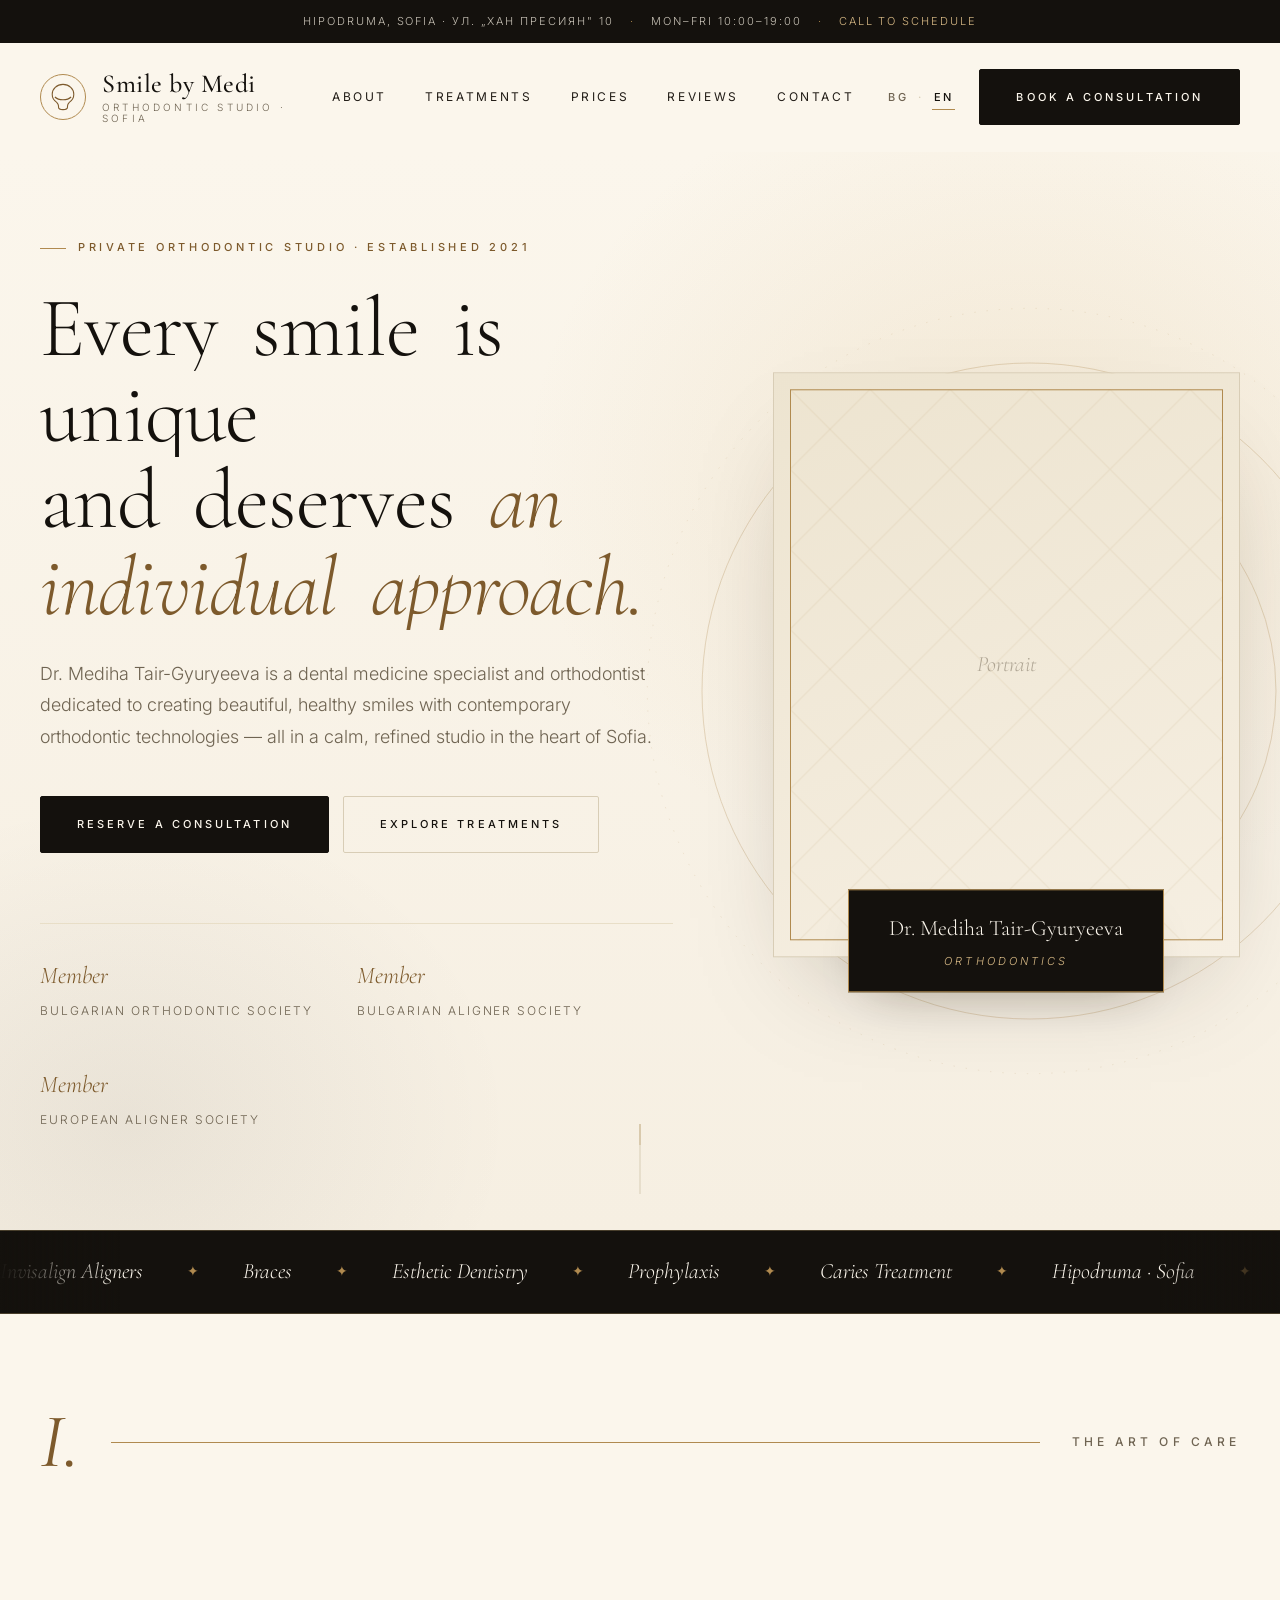
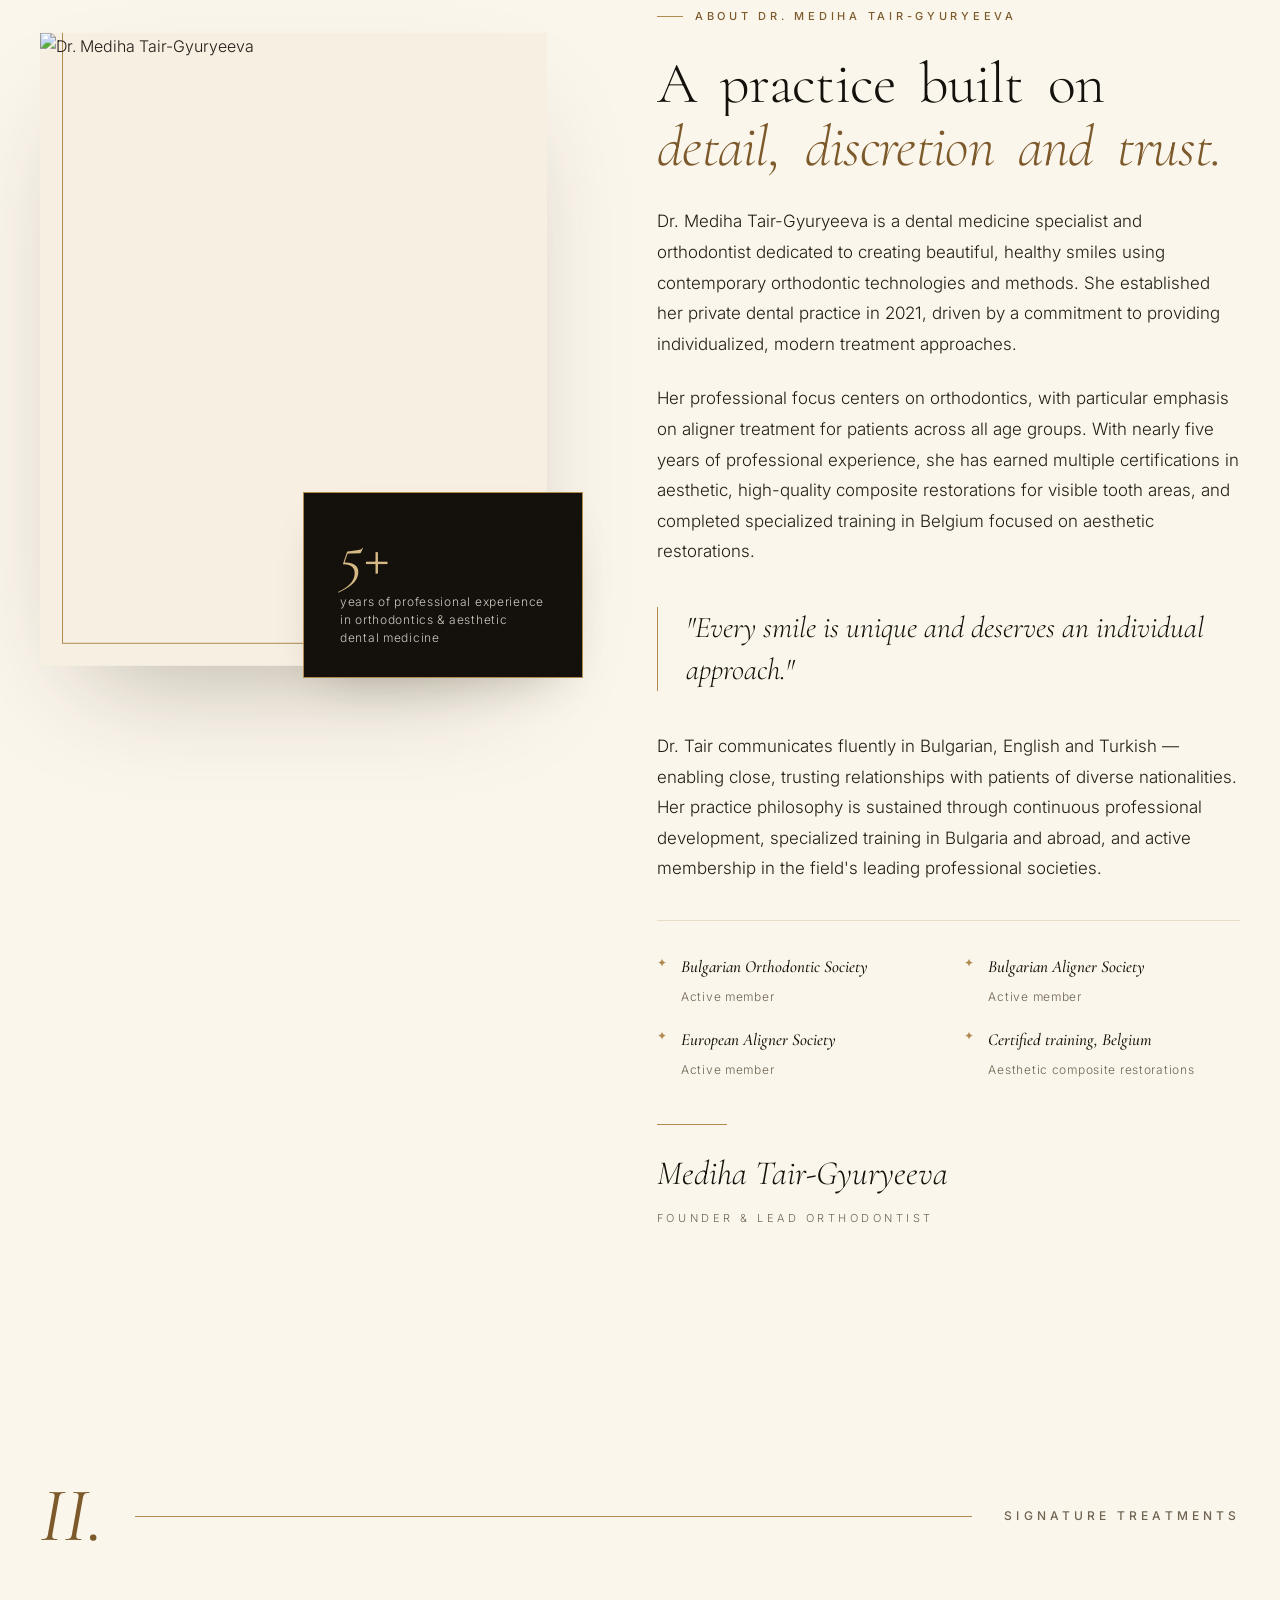
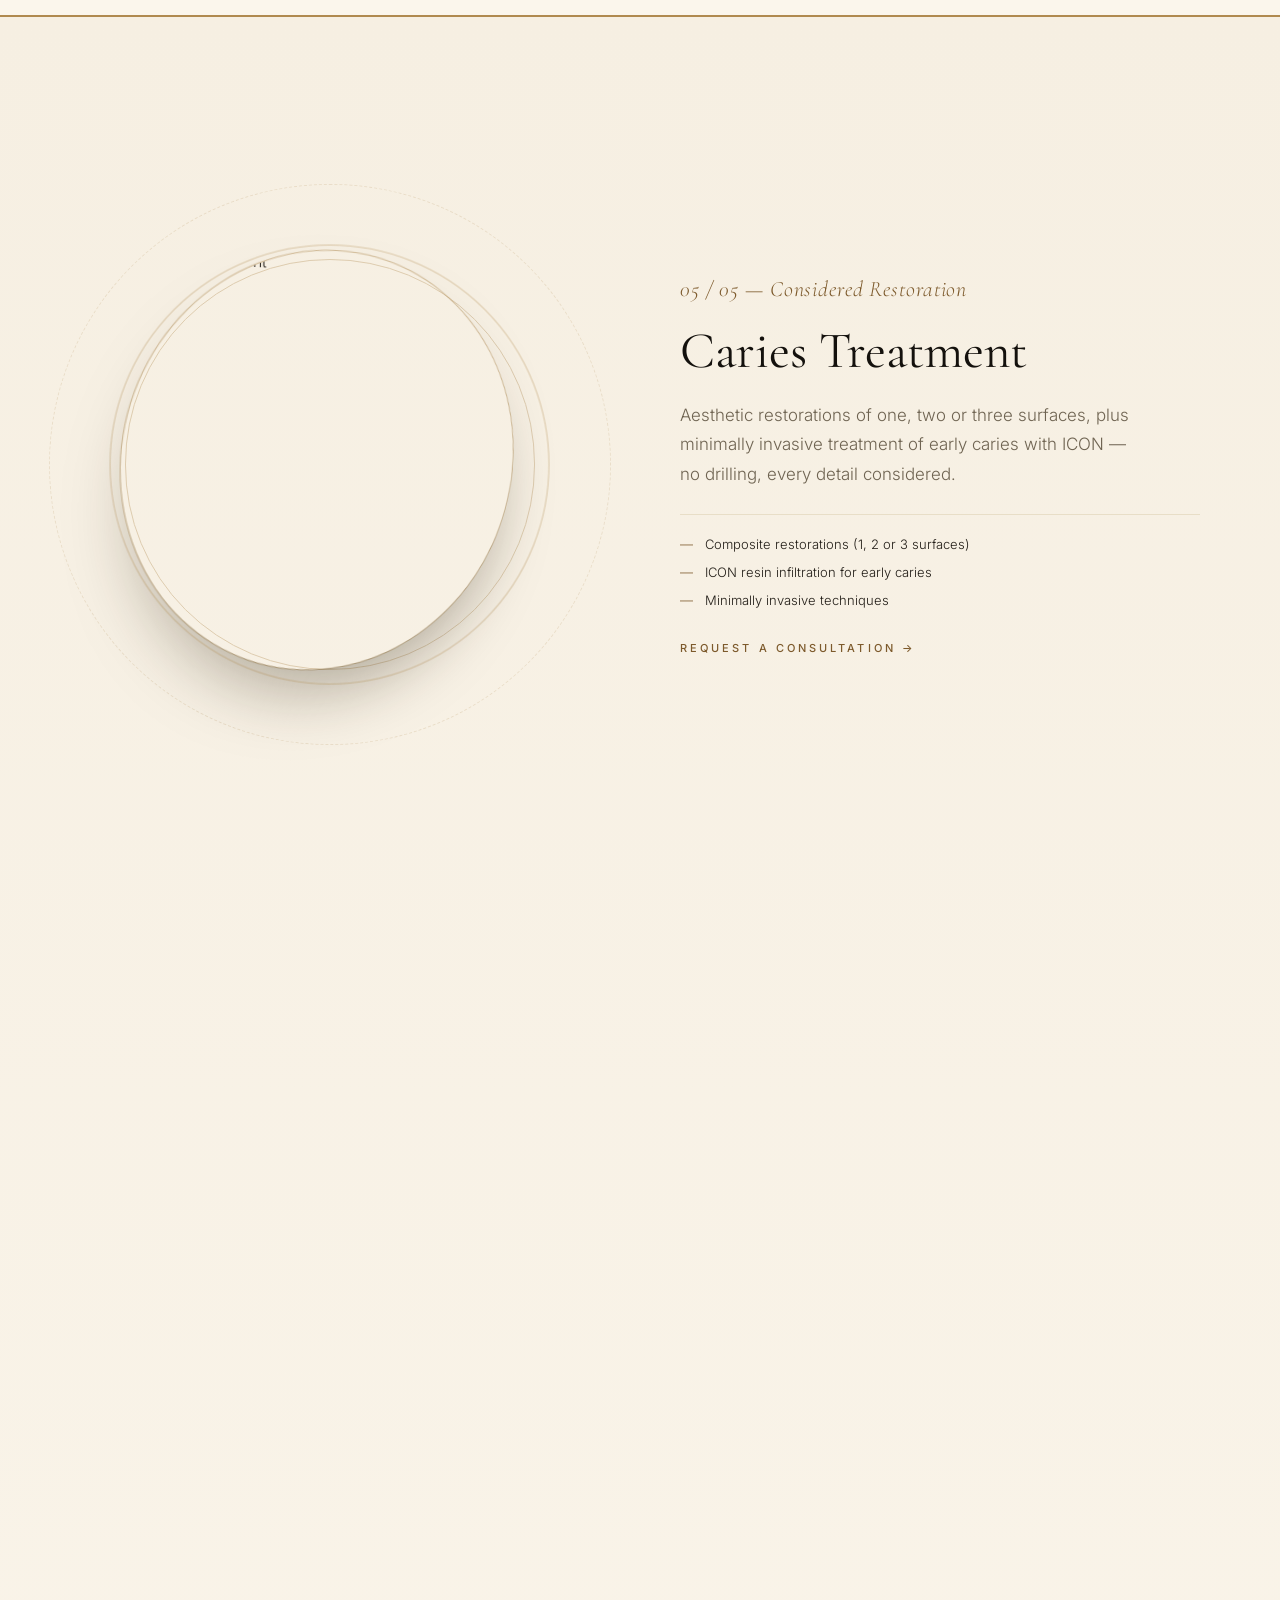
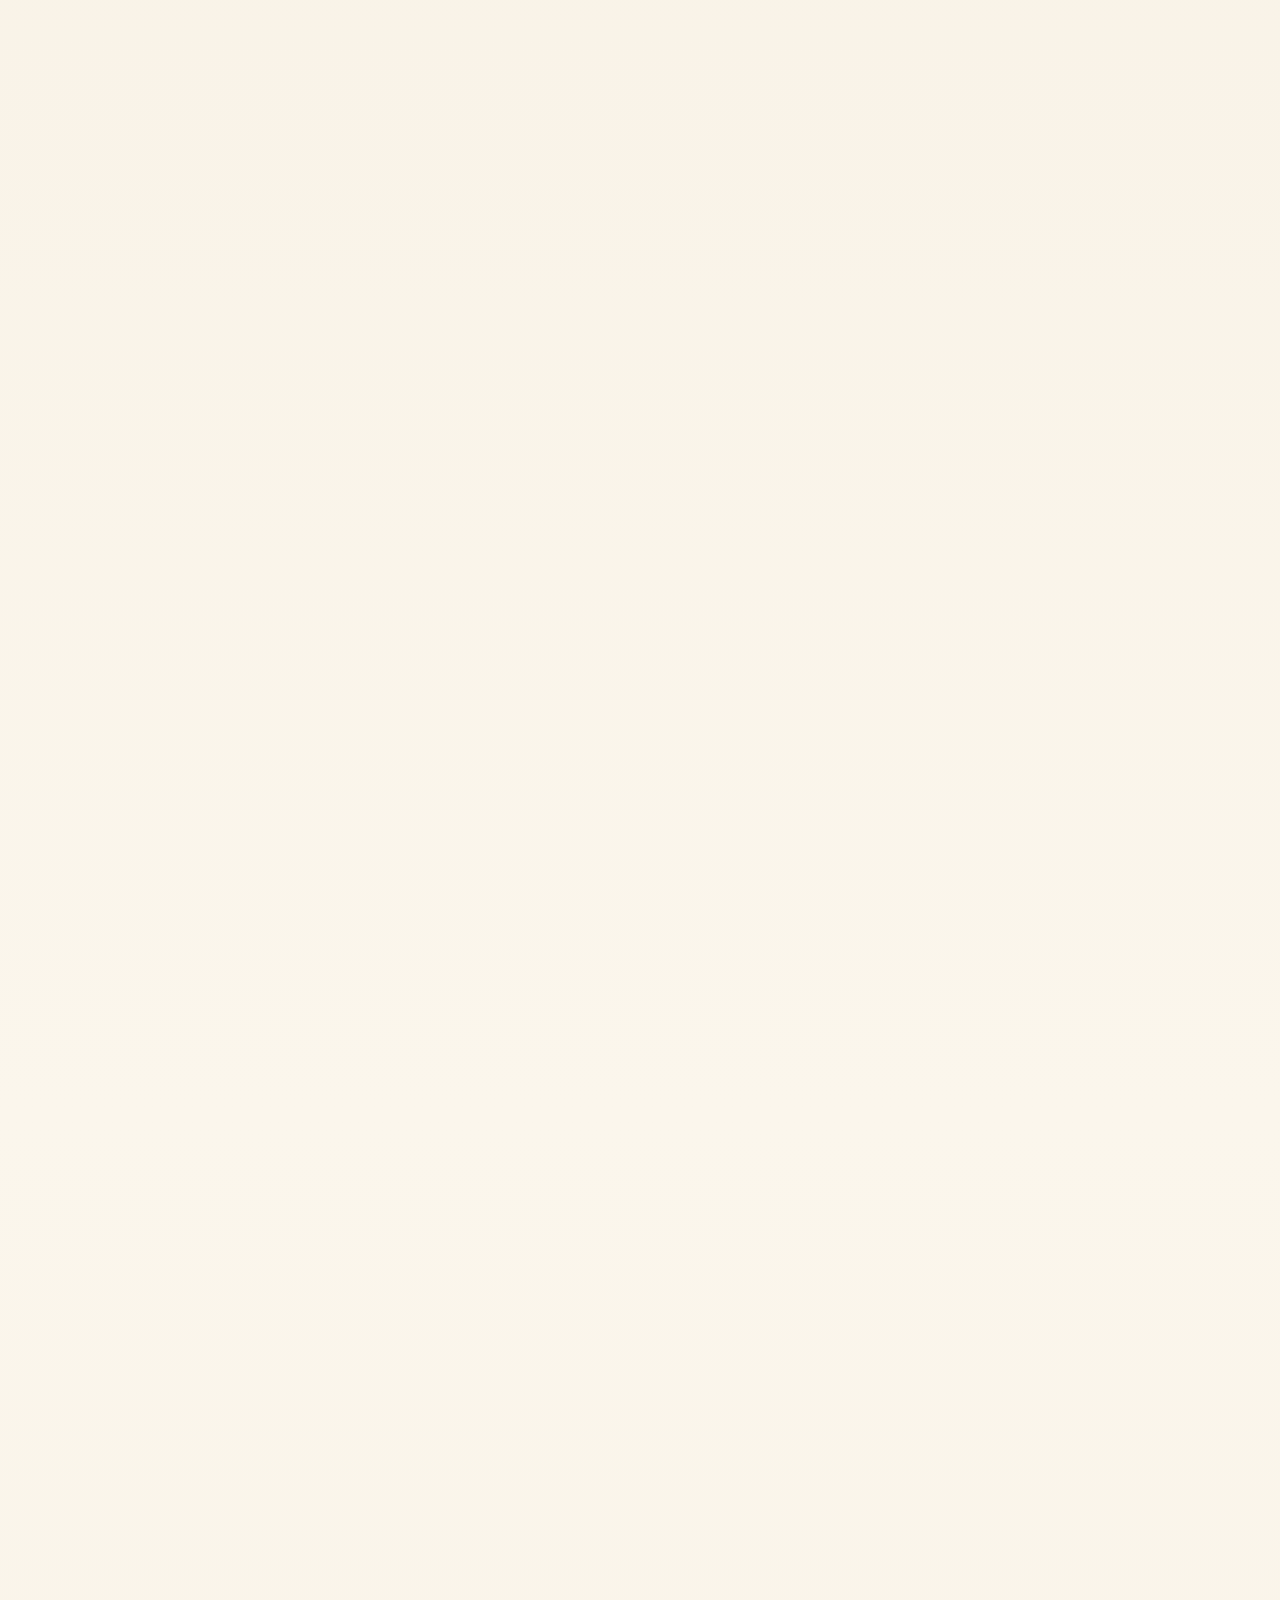
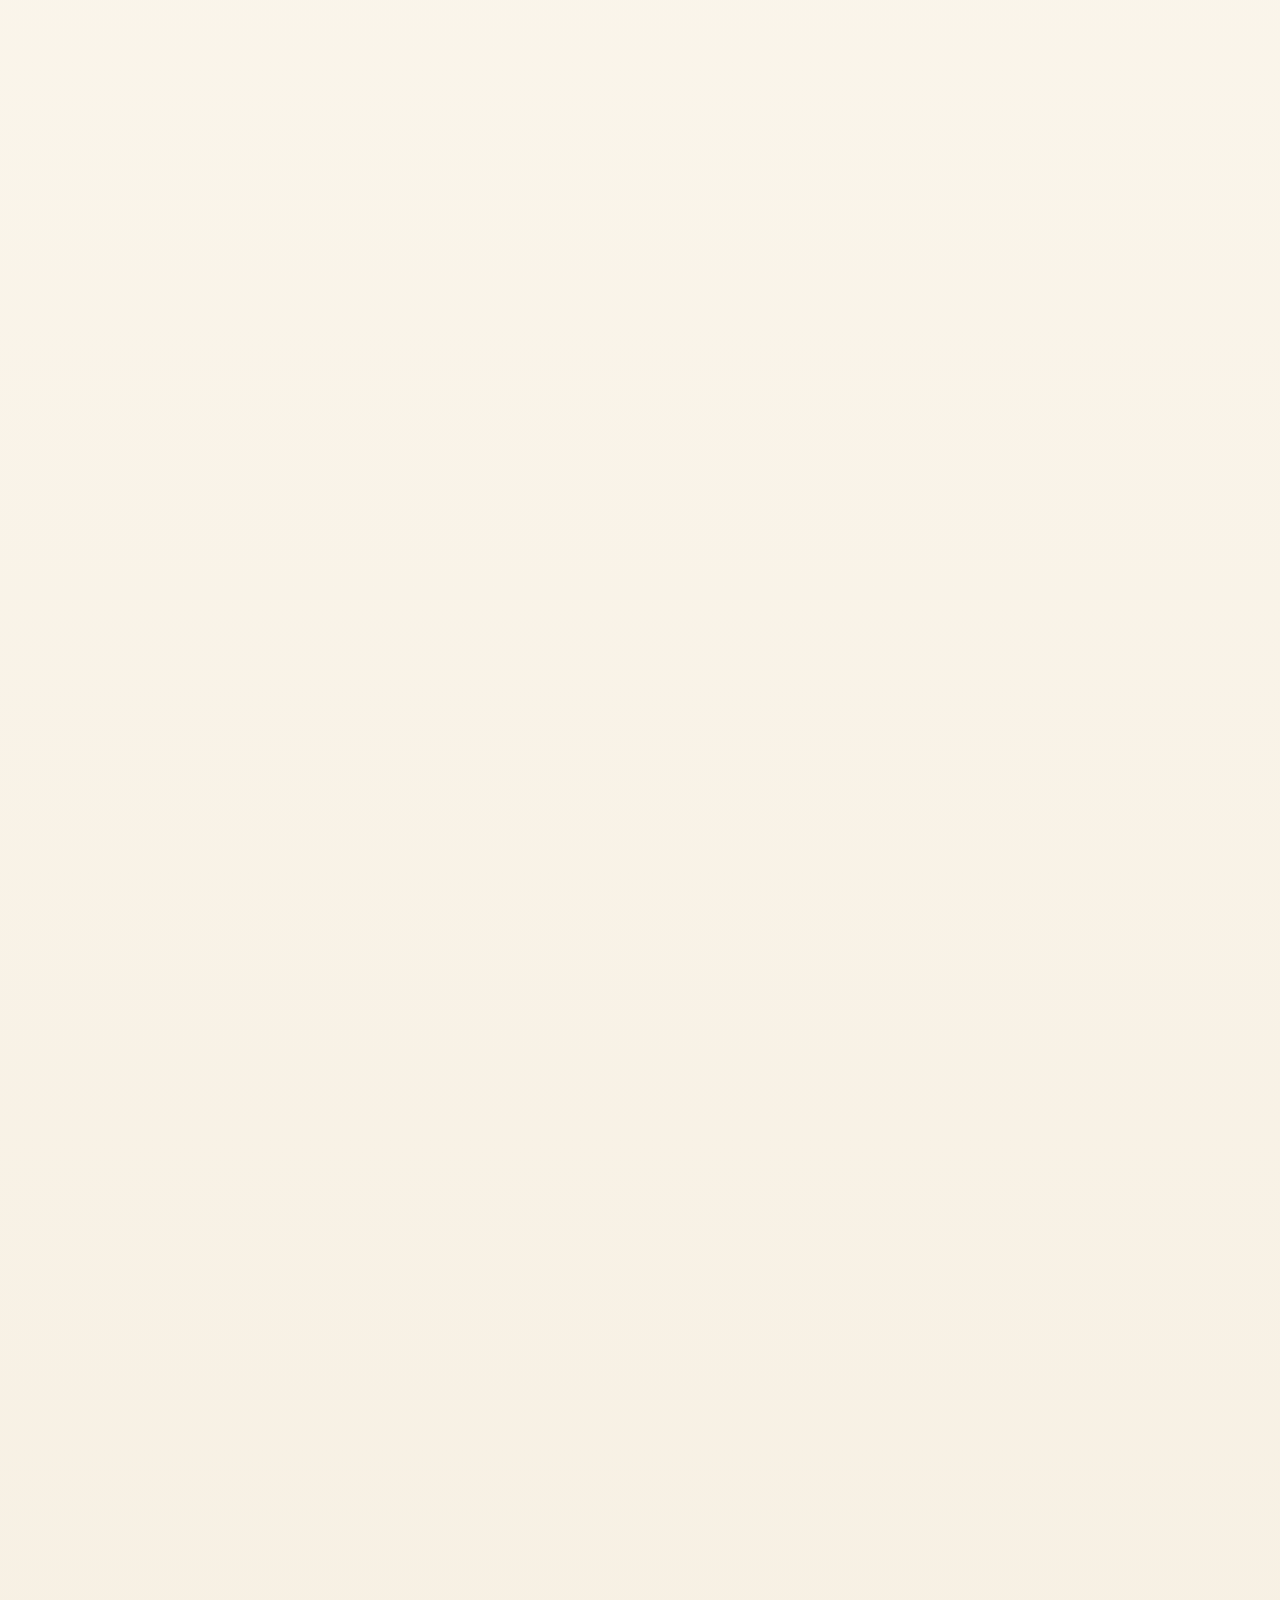
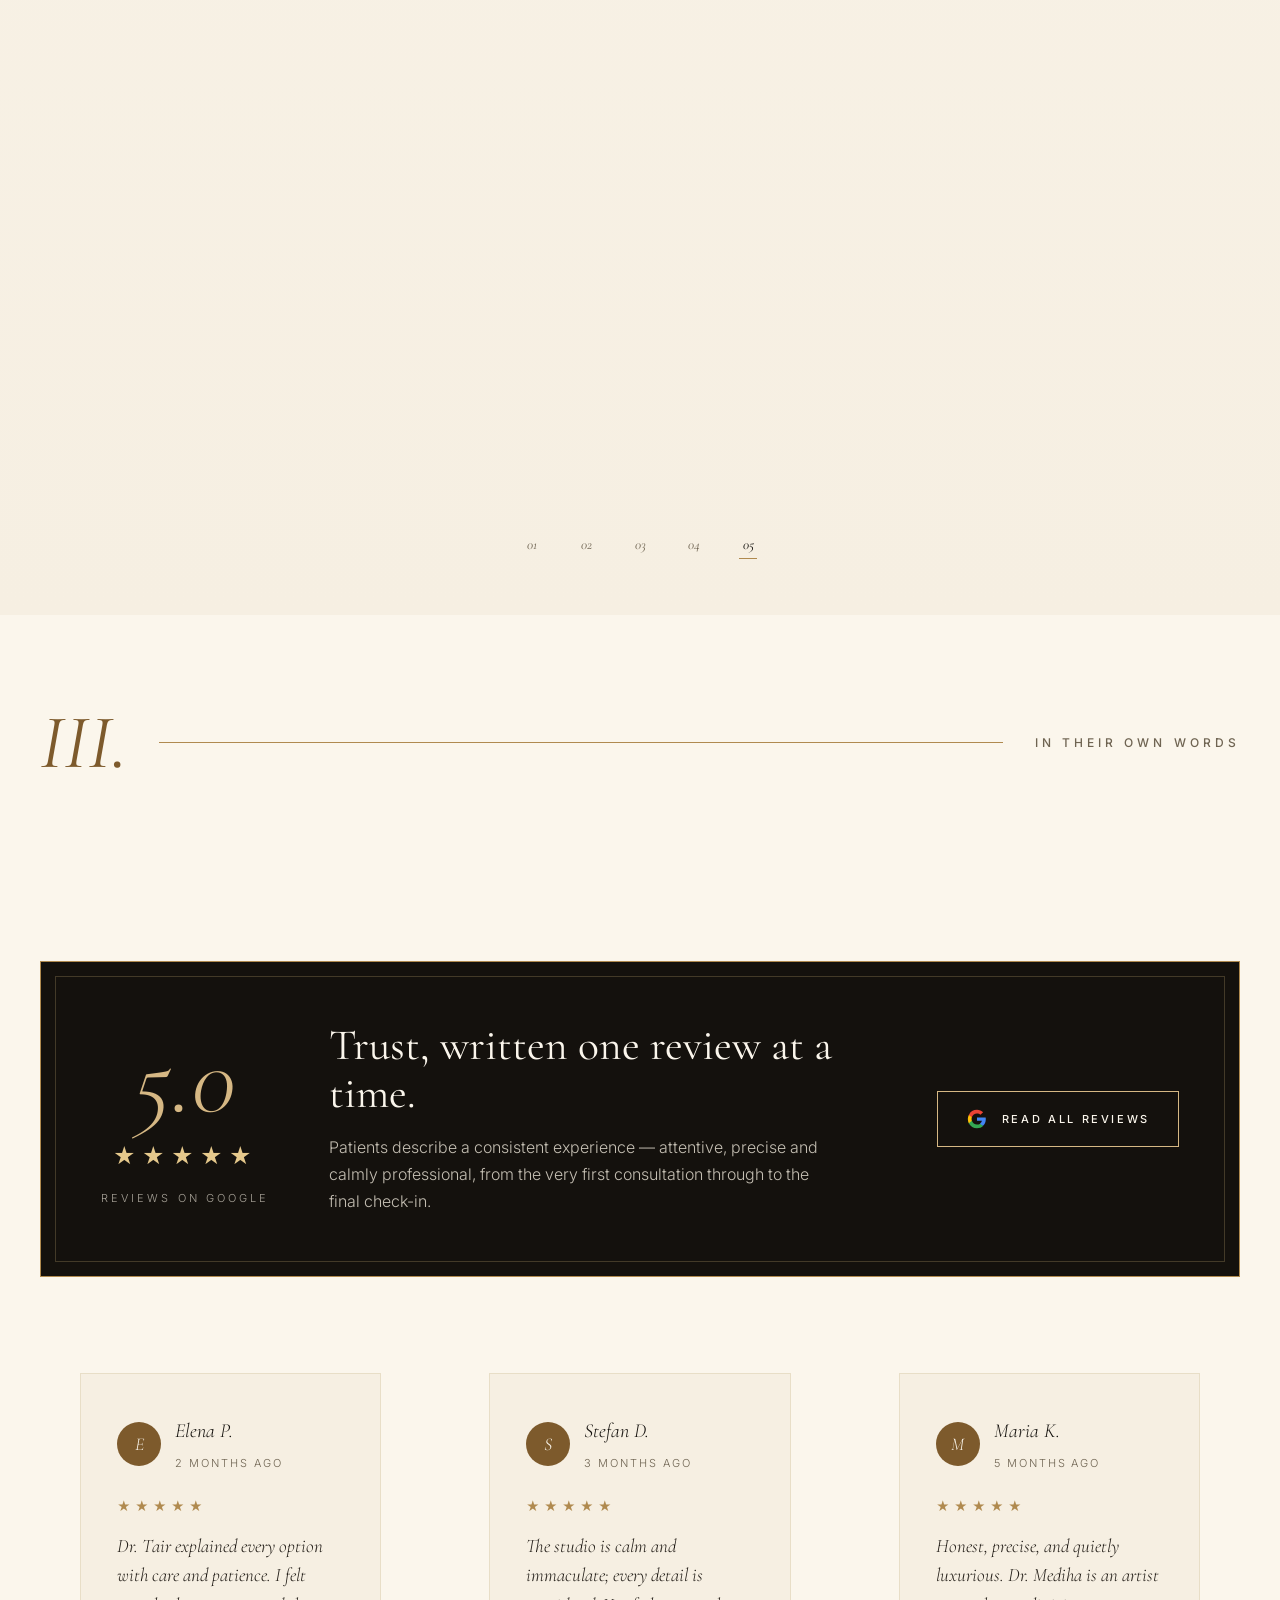
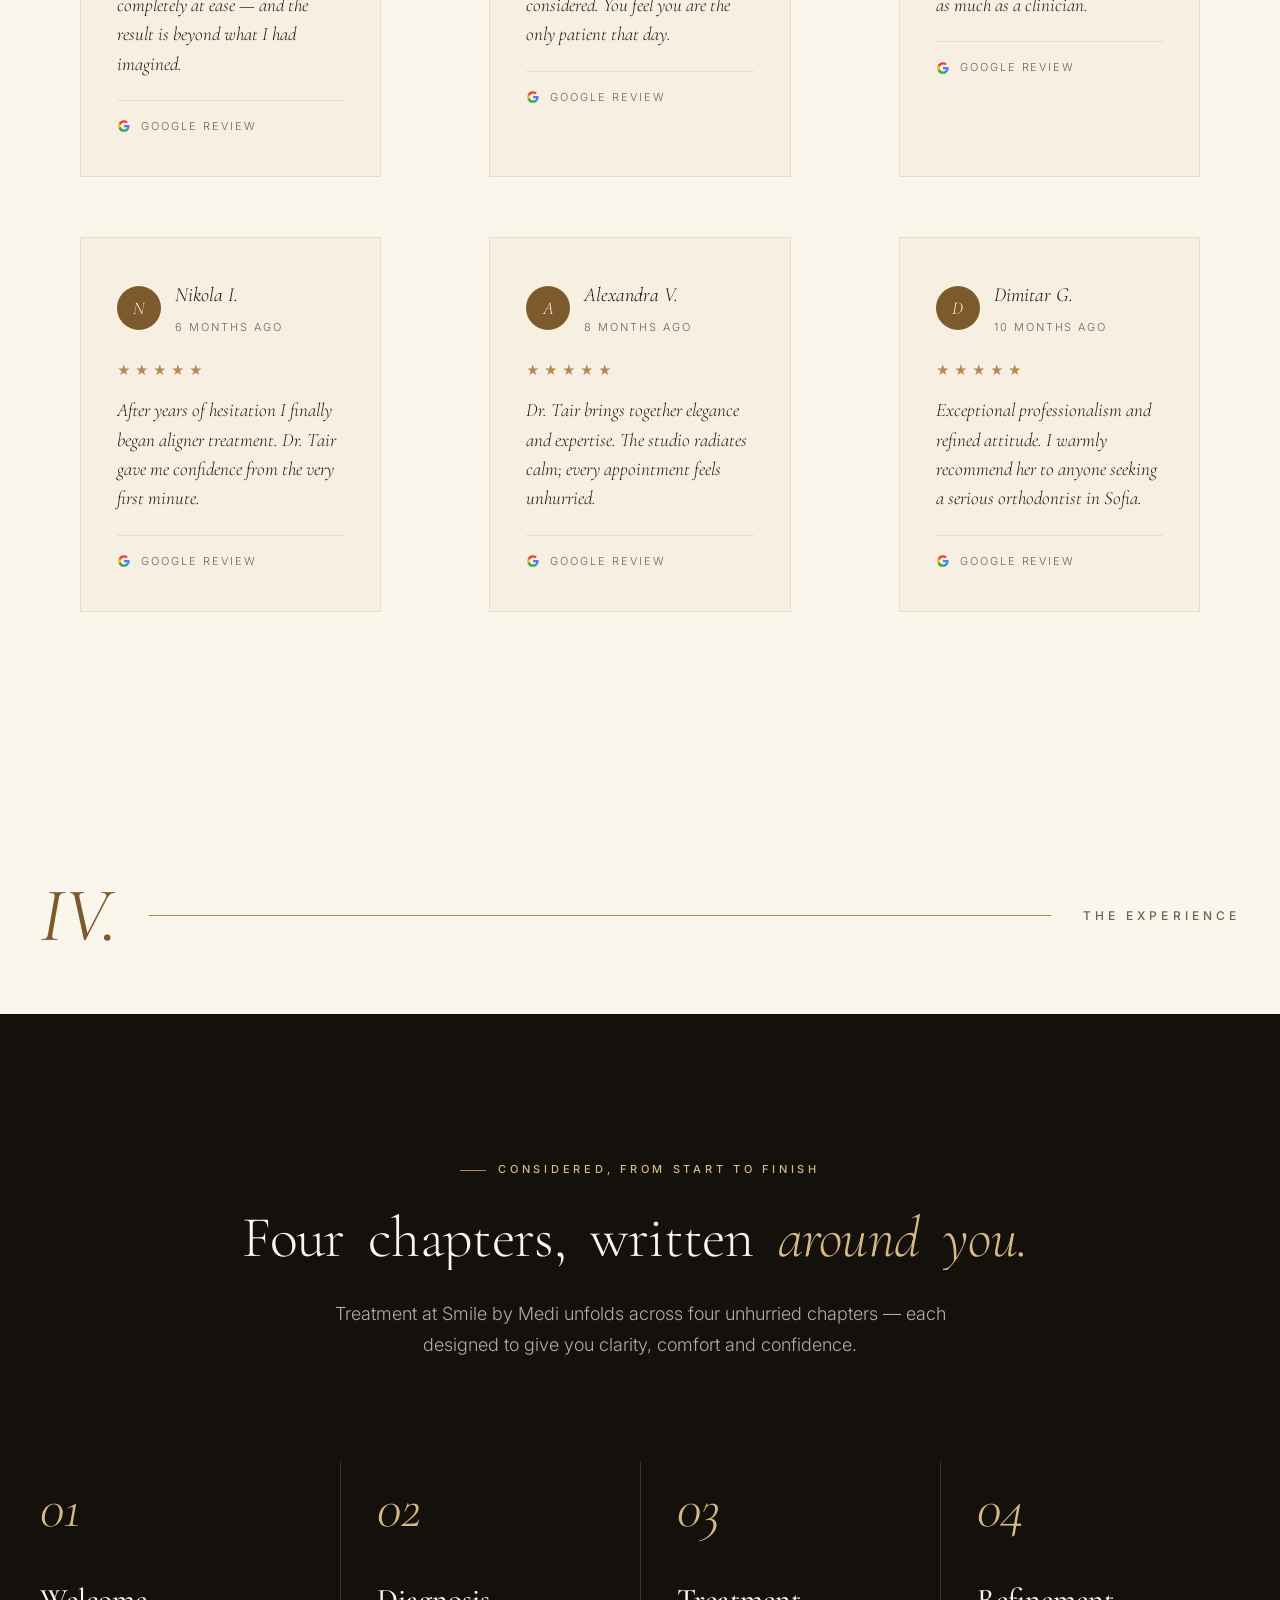
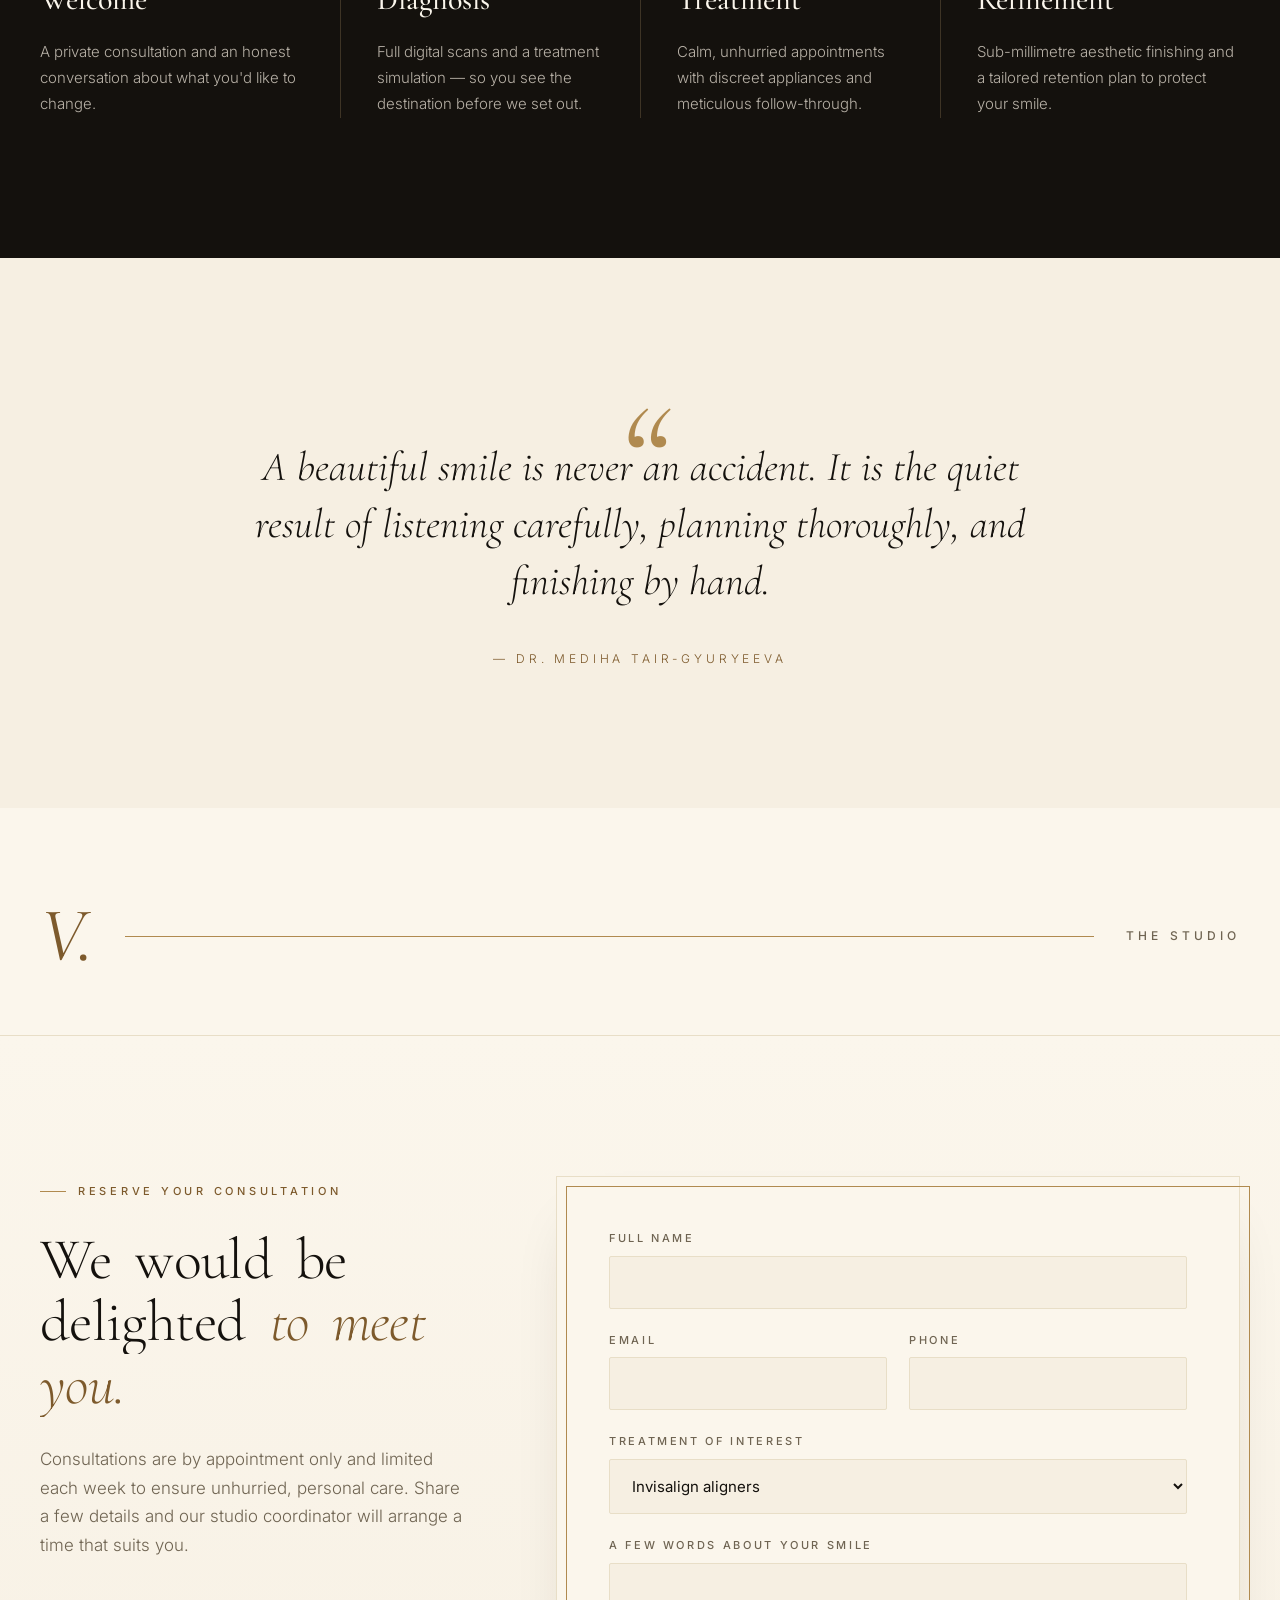
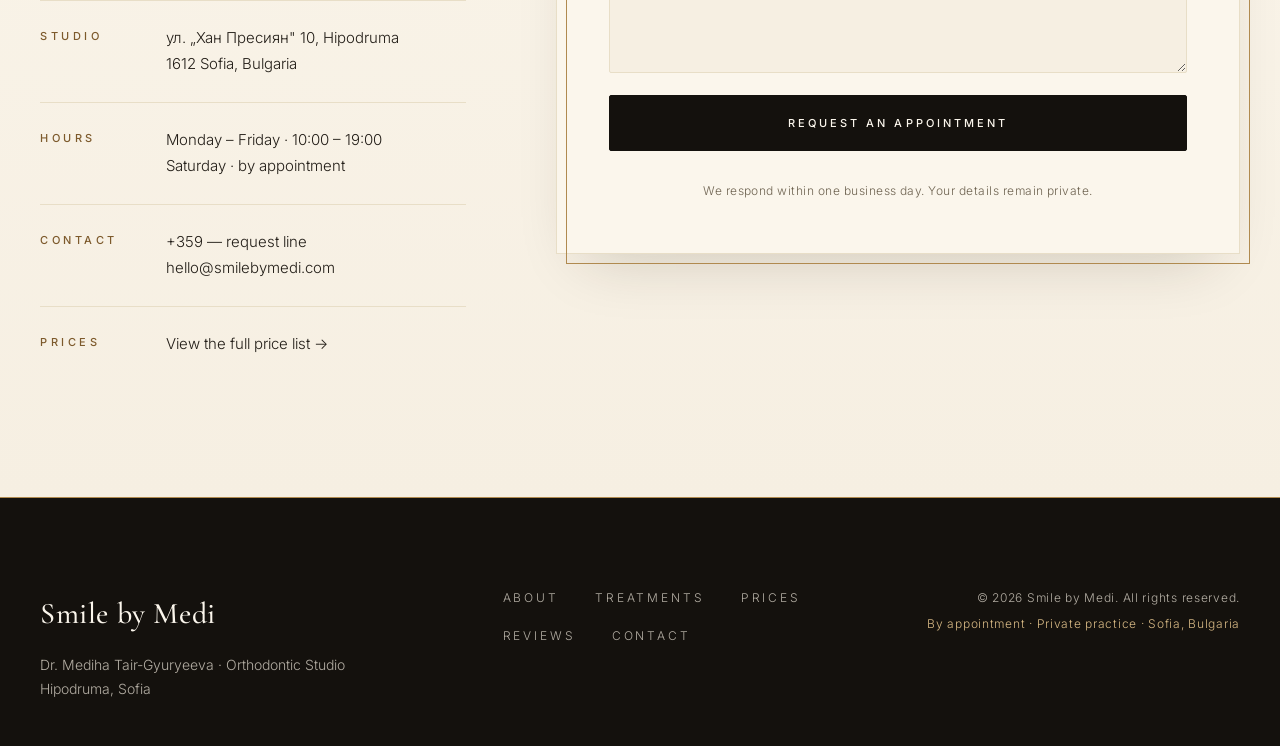
==== commit 2daf5b69: "Wire photography into showcase services and about portrait - Replace SVG illustrations with photogra" ====
--- a/en.html
+++ b/en.html
@@ -156,10 +156,8 @@
   <section class="about" id="about">
     <div class="container about__inner">
       <div class="about__media reveal">
-        <div class="about__frame" data-parallax="0.05">
-          <div class="about__frame-inner">
-            <span class="frame-label">Studio Photograph</span>
-          </div>
+        <div class="about__frame about__frame--photo" data-parallax="0.05">
+          <img src="images/dr-tair.jpg" alt="Dr. Mediha Tair-Gyuryeeva" />
         </div>
         <div class="about__chip">
           <span class="about__chip-num" data-count-to="5" data-suffix="+">0</span>
@@ -256,55 +254,16 @@
           <div class="device-frame__halo device-frame__halo--alt" aria-hidden="true"></div>
           <div class="device-frame__halo" aria-hidden="true"></div>
 
-          <div class="device-frame is-active" data-device="0" aria-hidden="true">
-            <svg viewBox="0 0 400 400" fill="none" stroke="currentColor" stroke-width="1.4">
-              <path d="M90 170 Q200 100 310 170 Q330 230 290 250 Q200 220 110 250 Q70 230 90 170 Z" stroke-linejoin="round"/>
-              <path d="M115 175 q10-25 22 0"/><path d="M140 168 q10-28 22 0"/>
-              <path d="M165 162 q10-30 22 0"/><path d="M193 159 q10-30 22 0"/>
-              <path d="M222 162 q10-30 22 0"/><path d="M250 168 q10-28 22 0"/>
-              <path d="M278 175 q10-25 22 0"/>
-              <path d="M120 198 Q200 175 290 198" stroke-dasharray="2 4" opacity="0.5"/>
-              <path d="M80 280 Q200 350 320 280 Q340 240 300 230 Q200 270 100 230 Q60 240 80 280 Z" opacity="0.4" stroke-linejoin="round"/>
-            </svg>
-          </div>
-
-          <div class="device-frame" data-device="1" aria-hidden="true">
-            <svg viewBox="0 0 400 400" fill="none" stroke="currentColor" stroke-width="1.4">
-              <path d="M70 220 Q200 100 330 220" stroke-linejoin="round"/>
-              <path d="M90 200 Q200 130 310 200" stroke-width="1.2"/>
-              <g stroke-width="1.4">
-                <rect x="100" y="190" width="14" height="14" transform="rotate(-30 107 197)"/>
-                <rect x="135" y="172" width="14" height="14" transform="rotate(-18 142 179)"/>
-                <rect x="170" y="160" width="14" height="14" transform="rotate(-8 177 167)"/>
-                <rect x="207" y="158" width="14" height="14" transform="rotate(8 214 165)"/>
-                <rect x="244" y="166" width="14" height="14" transform="rotate(18 251 173)"/>
-                <rect x="280" y="183" width="14" height="14" transform="rotate(30 287 190)"/>
-              </g>
-              <g opacity="0.55">
-                <path d="M85 240 q10-30 22 0"/><path d="M115 218 q10-32 22 0"/>
-                <path d="M148 200 q10-34 22 0"/><path d="M183 195 q10-34 22 0"/>
-                <path d="M218 200 q10-34 22 0"/><path d="M253 215 q10-32 22 0"/>
-                <path d="M288 240 q10-30 22 0"/>
-              </g>
-            </svg>
-          </div>
-
-          <div class="device-frame" data-device="2" aria-hidden="true">
-            <svg viewBox="0 0 400 400" fill="none" stroke="currentColor" stroke-width="1.4">
-              <path d="M200 90 C 145 90, 110 150, 130 230 C 145 290, 165 320, 180 320 C 195 320, 200 290, 200 270 C 200 290, 205 320, 220 320 C 235 320, 255 290, 270 230 C 290 150, 255 90, 200 90 Z"/>
-              <path d="M180 130 q-15 40 0 80" opacity="0.5"/>
-              <g stroke-width="1.2" transform="translate(260 220) rotate(35)">
-                <line x1="0" y1="0" x2="80" y2="0"/>
-                <circle cx="0" cy="0" r="6"/>
-                <line x1="80" y1="-4" x2="100" y2="-4"/>
-                <line x1="80" y1="4" x2="100" y2="4"/>
-              </g>
-              <g opacity="0.7">
-                <path d="M120 110 l4 8 8 4 -8 4 -4 8 -4-8 -8-4 8-4z"/>
-                <path d="M310 130 l3 6 6 3 -6 3 -3 6 -3-6 -6-3 6-3z"/>
-                <path d="M130 290 l3 6 6 3 -6 3 -3 6 -3-6 -6-3 6-3z"/>
-              </g>
-            </svg>
+          <div class="device-frame is-active device-frame--photo" data-device="0" aria-hidden="true">
+            <img src="images/invisalign.jpg" alt="Invisalign aligners" loading="lazy" />
+          </div>
+
+          <div class="device-frame device-frame--photo" data-device="1" aria-hidden="true">
+            <img src="images/braces.jpg" alt="Braces" loading="lazy" />
+          </div>
+
+          <div class="device-frame device-frame--photo" data-device="2" aria-hidden="true">
+            <img src="images/esthetic.jpg" alt="Esthetic dentistry" loading="lazy" />
           </div>
 
           <div class="device-frame" data-device="3" aria-hidden="true">
@@ -326,18 +285,8 @@
             </svg>
           </div>
 
-          <div class="device-frame" data-device="4" aria-hidden="true">
-            <svg viewBox="0 0 400 400" fill="none" stroke="currentColor" stroke-width="1.4">
-              <path d="M200 100 C 145 100, 110 160, 130 240 C 145 300, 165 330, 180 330 C 195 330, 200 300, 200 280 C 200 300, 205 330, 220 330 C 235 330, 255 300, 270 240 C 290 160, 255 100, 200 100 Z"/>
-              <circle cx="195" cy="200" r="14" stroke-dasharray="2 3" opacity="0.7"/>
-              <g transform="translate(250 130)">
-                <circle cx="0" cy="0" r="50"/>
-                <line x1="36" y1="36" x2="80" y2="80"/>
-                <circle cx="0" cy="0" r="36" opacity="0.3"/>
-                <line x1="-10" y1="0" x2="10" y2="0" opacity="0.5"/>
-                <line x1="0" y1="-10" x2="0" y2="10" opacity="0.5"/>
-              </g>
-            </svg>
+          <div class="device-frame device-frame--photo" data-device="4" aria-hidden="true">
+            <img src="images/caries.jpg" alt="Caries treatment" loading="lazy" />
           </div>
         </div>
 
--- a/styles.css
+++ b/styles.css
@@ -48,18 +48,6 @@
   overflow-x: hidden;
 }
 
-/* Soft warm grain overlay */
-body::after {
-  content: "";
-  position: fixed;
-  inset: 0;
-  pointer-events: none;
-  z-index: 99;
-  opacity: 0.035;
-  mix-blend-mode: multiply;
-  background-image: url("data:image/svg+xml;utf8,<svg xmlns='http://www.w3.org/2000/svg' width='160' height='160'><filter id='n'><feTurbulence type='fractalNoise' baseFrequency='0.9' numOctaves='2' stitchTiles='stitch'/></filter><rect width='100%25' height='100%25' filter='url(%23n)'/></svg>");
-}
-
 img { max-width: 100%; display: block; }
 a { color: inherit; text-decoration: none; }
 
@@ -183,25 +171,24 @@
   pointer-events: none;
   z-index: 9999;
   border-radius: 50%;
-  mix-blend-mode: difference;
+  will-change: transform;
 }
 .cursor {
   width: 6px; height: 6px;
-  background: var(--gold-bright);
-  transform: translate(-50%, -50%);
-  transition: width 0.3s var(--ease), height 0.3s var(--ease), opacity 0.3s;
+  background: var(--gold-deep);
+  transform: translate3d(-100px, -100px, 0);
+  transition: width 0.3s var(--ease), height 0.3s var(--ease), opacity 0.3s, background 0.3s;
 }
 .cursor__ring {
-  width: 38px; height: 38px;
-  border: 1px solid var(--gold-soft);
+  width: 36px; height: 36px;
+  border: 1px solid var(--gold);
   background: transparent;
-  transform: translate(-50%, -50%);
+  transform: translate3d(-100px, -100px, 0);
   transition: width 0.4s var(--ease), height 0.4s var(--ease),
               border-color 0.4s, opacity 0.3s;
-  mix-blend-mode: difference;
-}
-.cursor.is-hover { width: 14px; height: 14px; }
-.cursor__ring.is-hover { width: 64px; height: 64px; border-color: var(--gold-bright); }
+}
+.cursor.is-hover { width: 14px; height: 14px; background: var(--gold-bright); }
+.cursor__ring.is-hover { width: 60px; height: 60px; border-color: var(--gold-deep); }
 .cursor.is-hidden, .cursor__ring.is-hidden { opacity: 0; }
 @media (hover: none) {
   .cursor, .cursor__ring { display: none; }
@@ -270,15 +257,13 @@
   position: sticky;
   top: 0;
   z-index: 50;
-  background: rgba(251, 246, 236, 0.86);
-  backdrop-filter: saturate(140%) blur(14px);
-  -webkit-backdrop-filter: saturate(140%) blur(14px);
+  background: rgba(251, 246, 236, 0.94);
   border-bottom: 1px solid transparent;
-  transition: border-color 0.4s, background 0.4s, padding 0.4s;
+  transition: border-color 0.4s, background 0.4s;
 }
 .header.is-scrolled {
   border-color: var(--line-soft);
-  background: rgba(251, 246, 236, 0.96);
+  background: var(--cream);
 }
 .header__inner {
   display: flex;
@@ -405,11 +390,13 @@
   color: var(--gold);
   opacity: 0.42;
   animation: ornament-rotate 80s linear infinite;
+  will-change: transform;
 }
 .hero__ornament--alt {
   animation: ornament-rotate-rev 130s linear infinite;
   opacity: 0.28;
 }
+.hero.is-paused .hero__ornament { animation-play-state: paused; }
 @keyframes ornament-rotate {
   from { transform: translateY(-50%) rotate(0deg); }
   to   { transform: translateY(-50%) rotate(360deg); }
@@ -552,7 +539,9 @@
   font-style: italic;
   font-size: 22px;
   color: var(--cream);
-}
+  will-change: transform;
+}
+.marquee.is-paused .marquee__track { animation-play-state: paused; }
 .marquee__dot { color: var(--gold); font-style: normal; font-size: 14px; align-self: center; }
 @keyframes marquee-drift {
   from { transform: translateX(0); }
@@ -633,6 +622,19 @@
     linear-gradient(135deg, transparent 49%, rgba(176, 138, 79, 0.10) 50%, transparent 51%),
     linear-gradient(45deg, transparent 49%, rgba(176, 138, 79, 0.10) 50%, transparent 51%);
   background-size: 80px 80px;
+}
+.about__frame--photo {
+  background: var(--paper);
+  overflow: hidden;
+}
+.about__frame--photo img {
+  position: absolute;
+  inset: 0;
+  width: 100%;
+  height: 100%;
+  object-fit: cover;
+  object-position: center top;
+  filter: saturate(0.97);
 }
 .frame-label {
   font-family: "Cormorant Garamond", serif;
@@ -770,12 +772,15 @@
   position: absolute; inset: 0;
   display: flex; align-items: center; justify-content: center;
   opacity: 0;
+  visibility: hidden;
   transform: scale(0.9) translateY(20px);
-  transition: opacity 0.7s var(--ease), transform 0.9s var(--ease);
+  transition: opacity 0.6s var(--ease), transform 0.7s var(--ease), visibility 0s linear 0.6s;
 }
 .device-frame.is-active {
   opacity: 1;
+  visibility: visible;
   transform: scale(1) translateY(0);
+  transition: opacity 0.6s var(--ease), transform 0.7s var(--ease), visibility 0s;
 }
 .device-frame svg {
   width: 100%; height: 100%;
@@ -783,6 +788,36 @@
   transform-origin: center;
   transform-style: preserve-3d;
   filter: drop-shadow(0 30px 50px rgba(40, 28, 8, 0.18));
+}
+.device-frame.is-active svg { will-change: transform; }
+
+/* Photo variant for the showcase devices */
+.device-frame--photo { padding: 0; }
+.device-frame--photo img {
+  width: 78%;
+  aspect-ratio: 1;
+  height: auto;
+  object-fit: cover;
+  border-radius: 50%;
+  box-shadow:
+    0 40px 70px -20px rgba(40, 28, 8, 0.35),
+    0 0 0 1px rgba(176, 138, 79, 0.5);
+  transform-origin: center;
+  transform-style: preserve-3d;
+  filter: saturate(0.96) contrast(1.02);
+  transition: filter 0.6s var(--ease);
+}
+.device-frame--photo.is-active img { will-change: transform; }
+.device-frame--photo::after {
+  content: "";
+  position: absolute;
+  width: 78%;
+  aspect-ratio: 1;
+  border-radius: 50%;
+  border: 1px solid var(--gold);
+  transform: scale(1.04);
+  pointer-events: none;
+  opacity: 0.4;
 }
 .device-frame__halo {
   position: absolute; inset: 12%;
